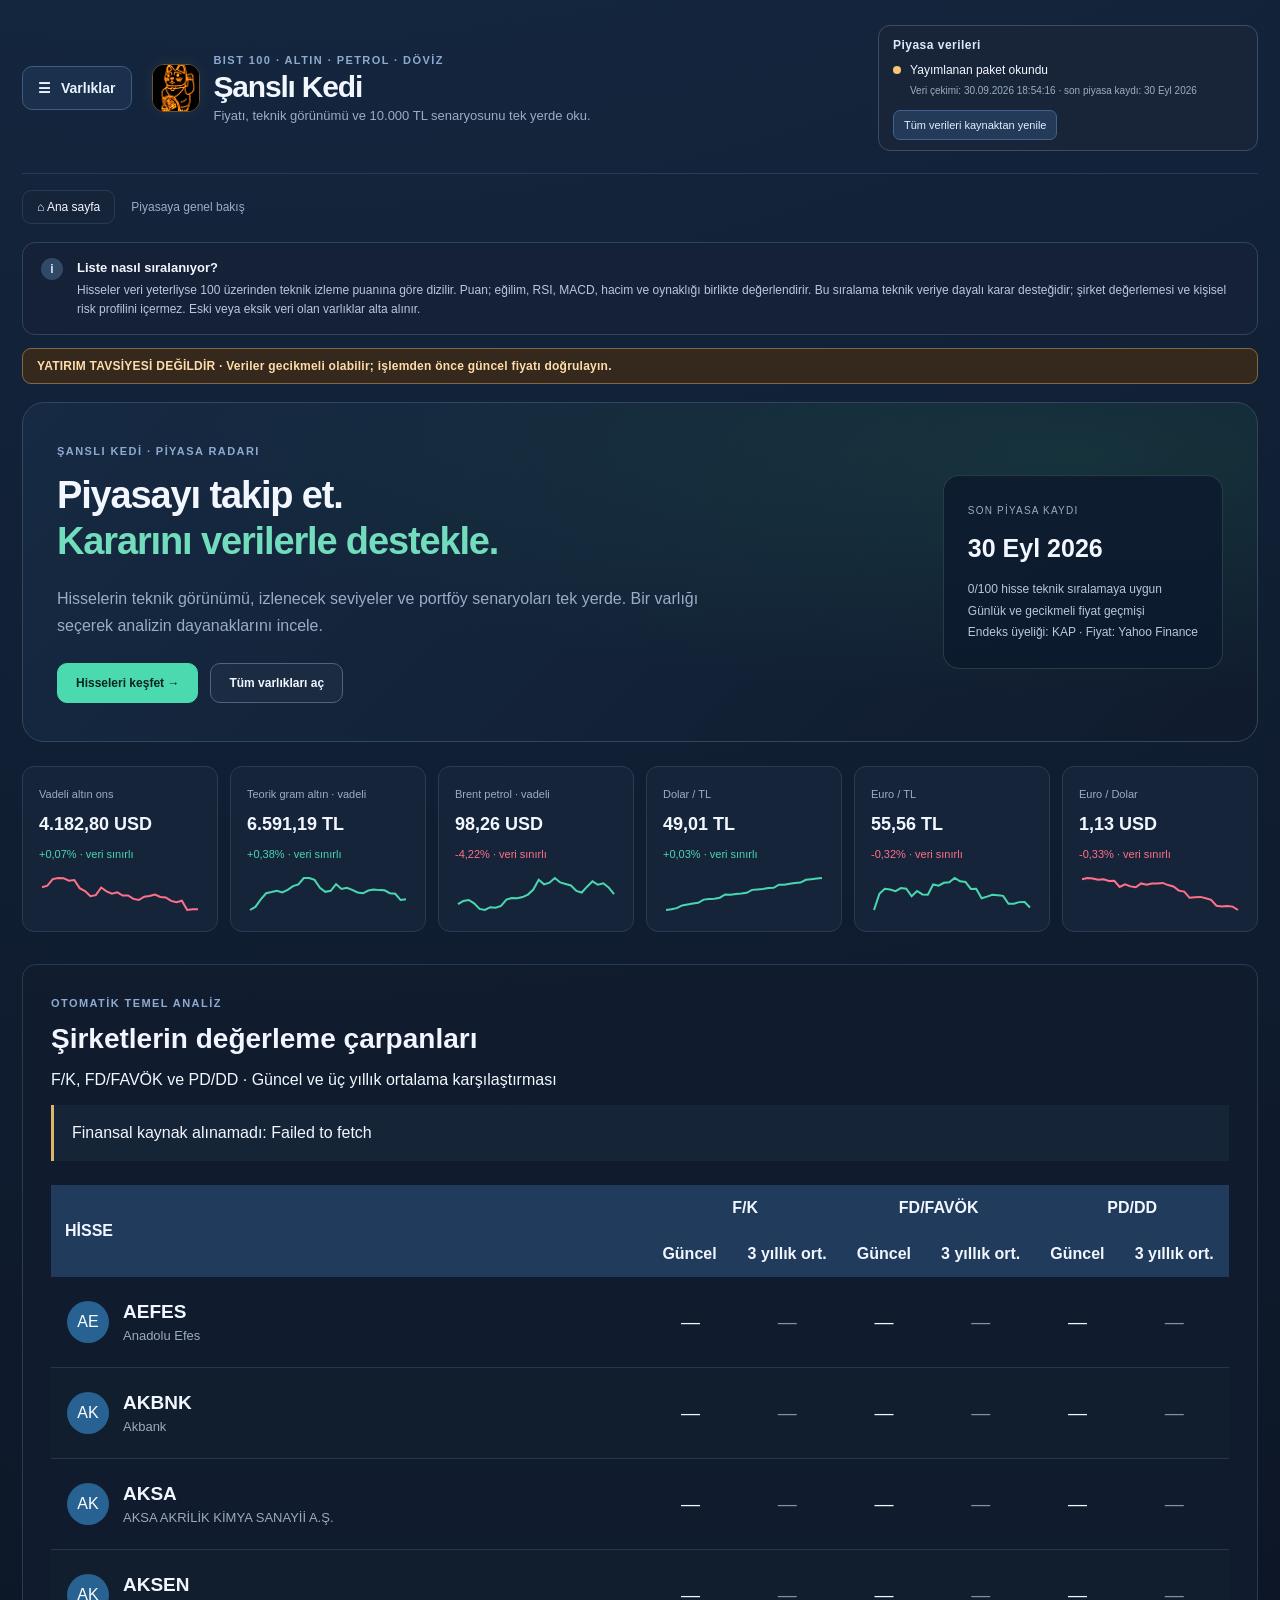
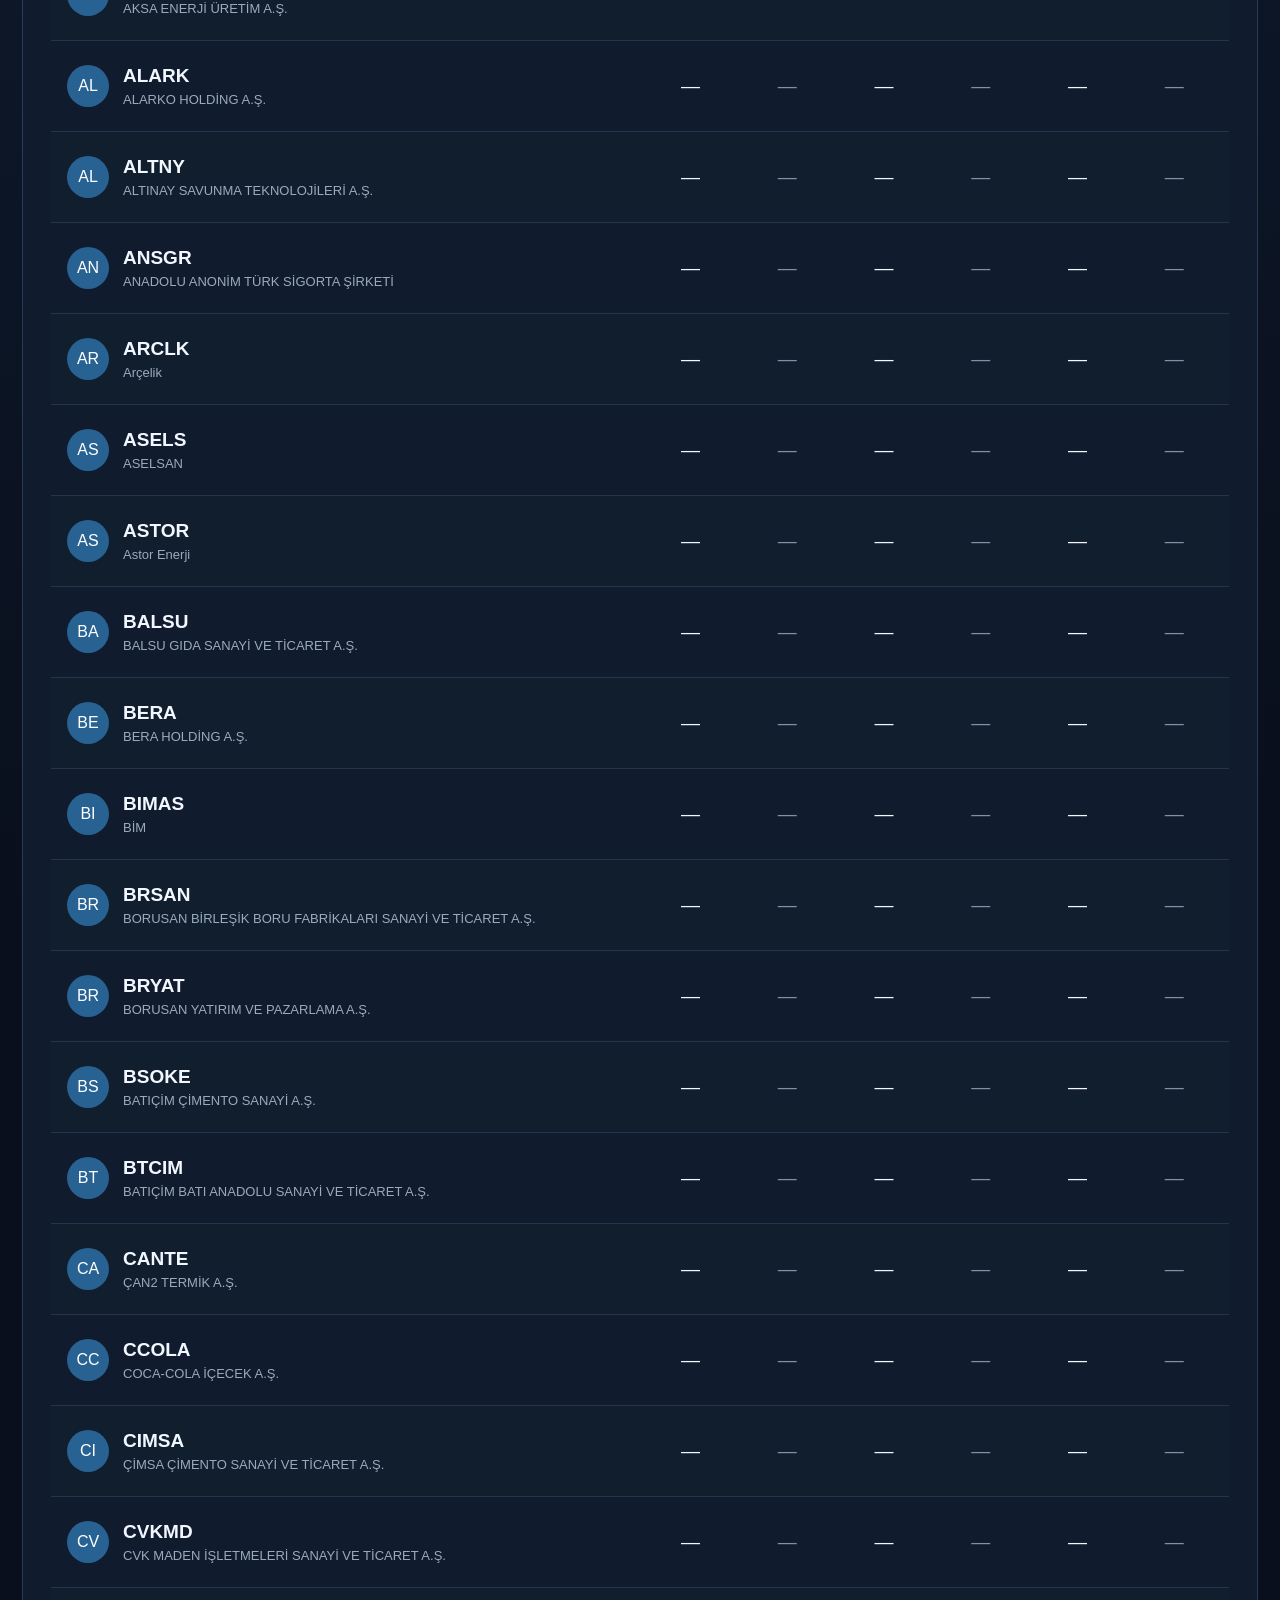
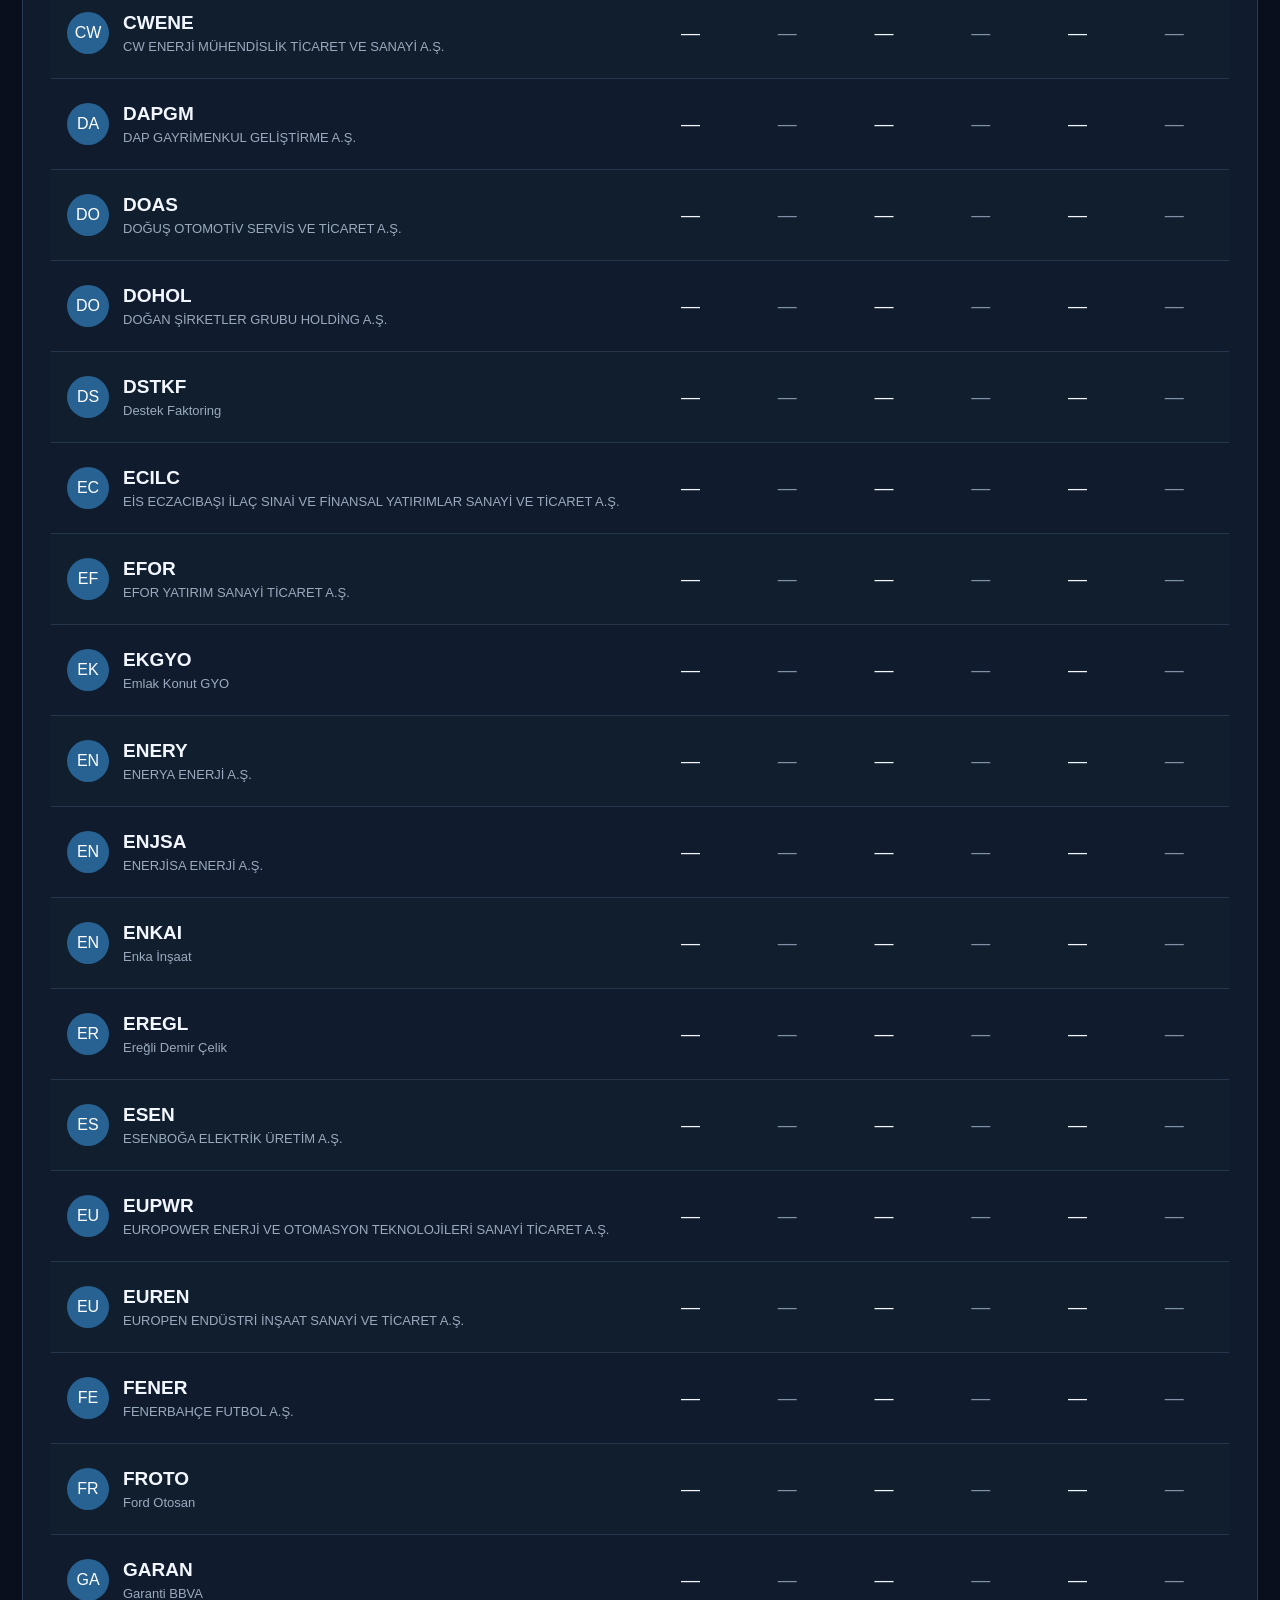
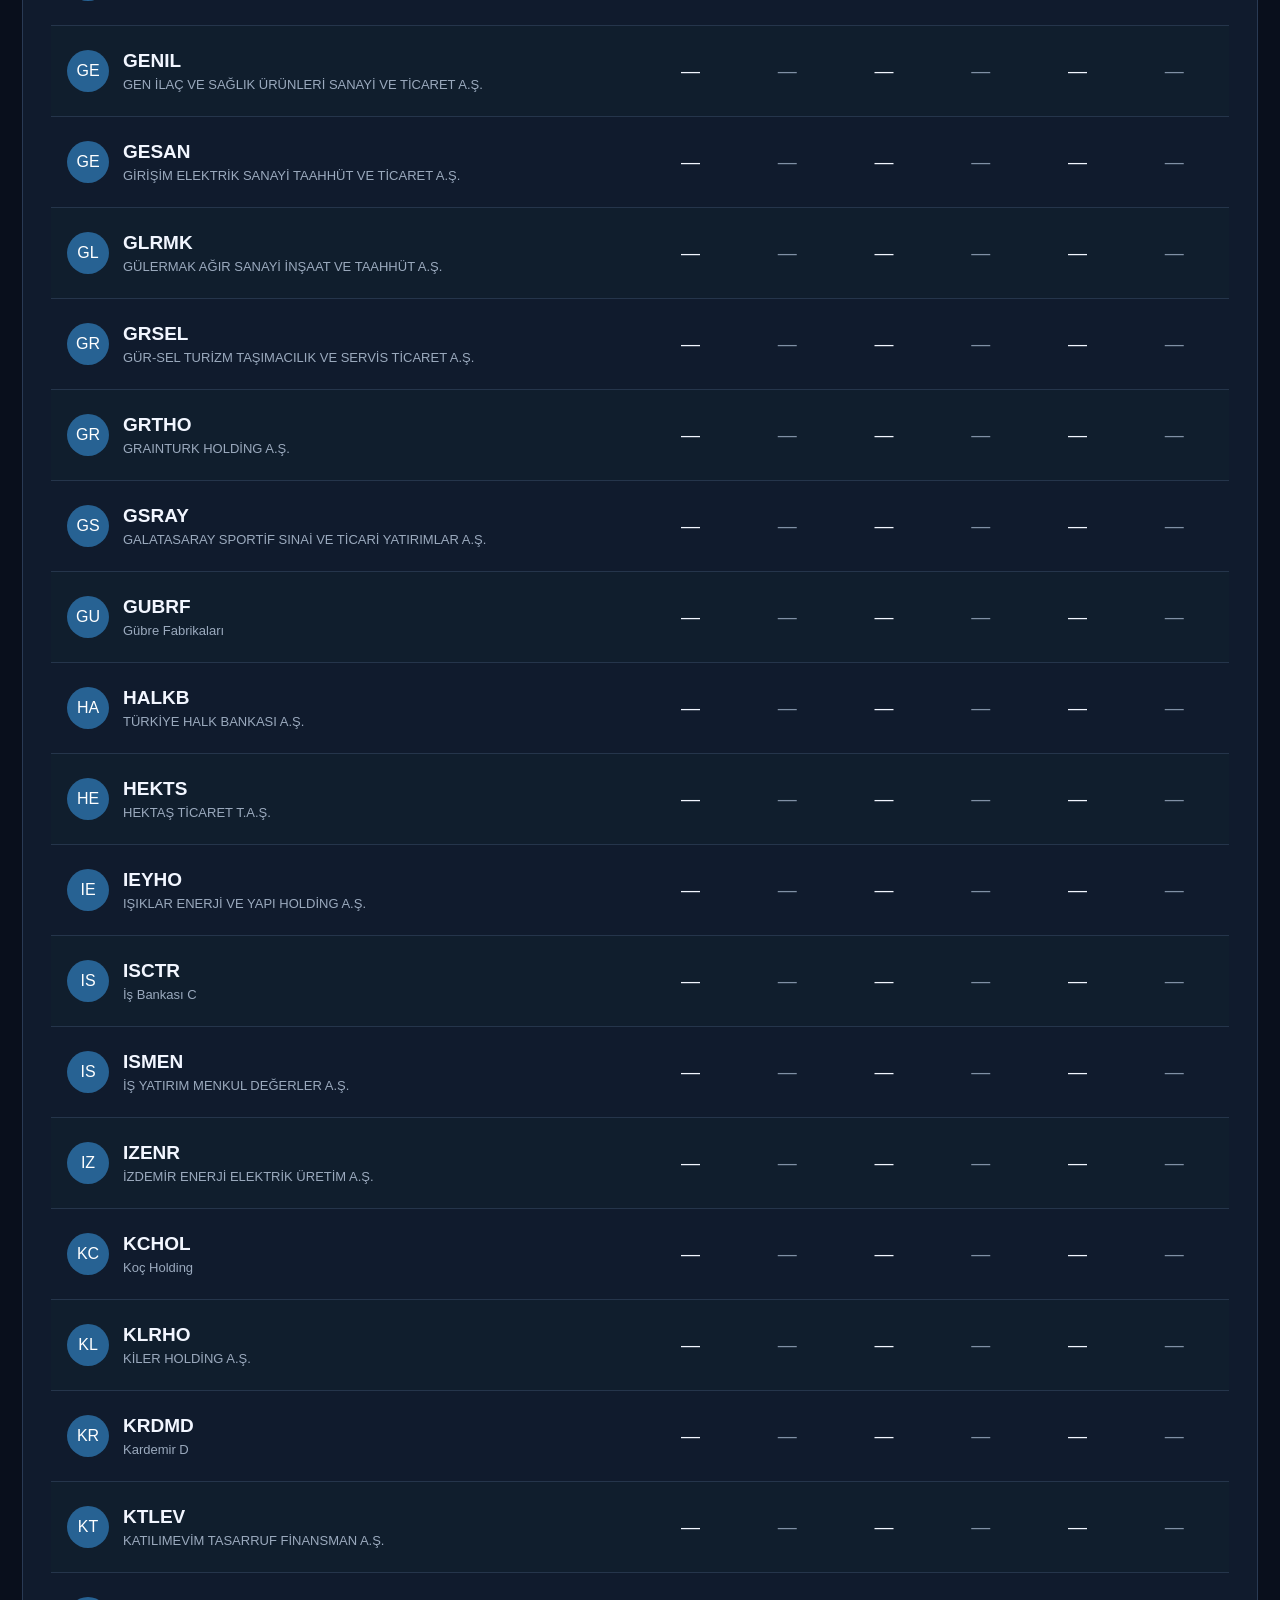
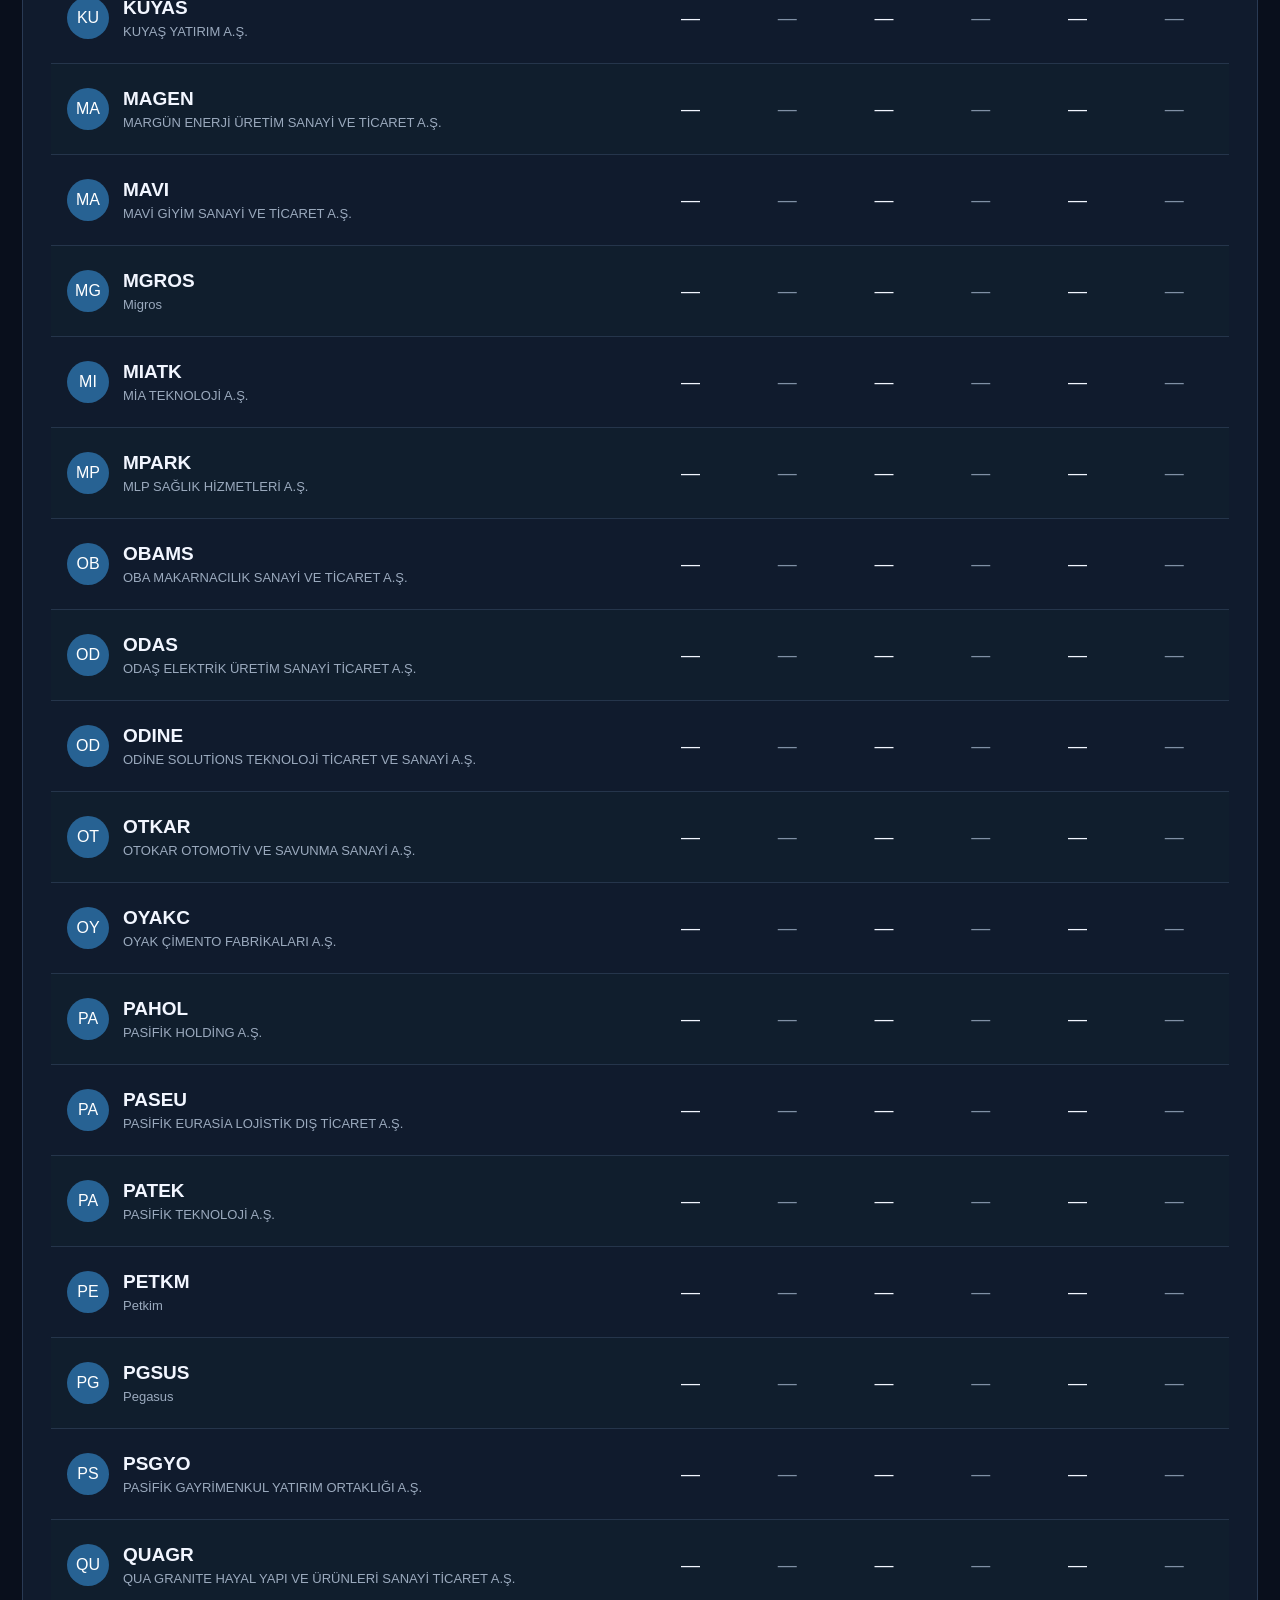
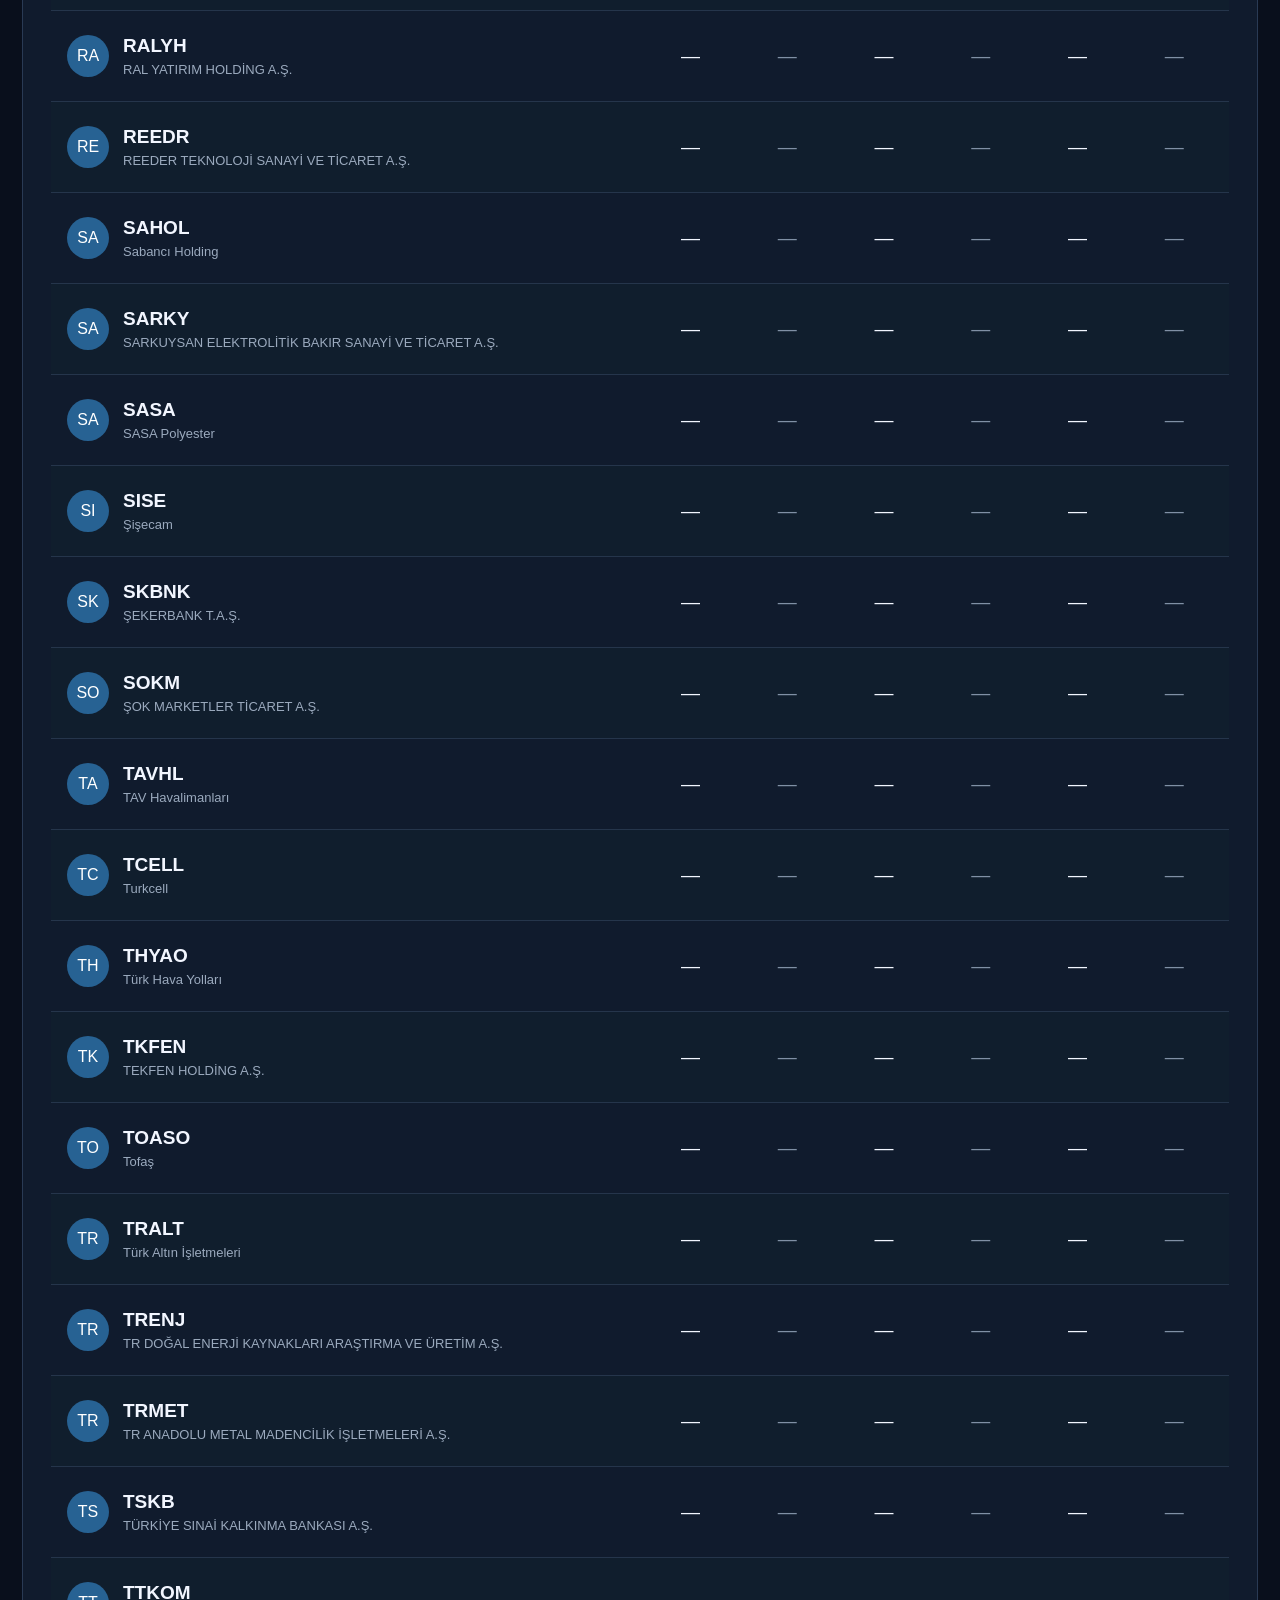
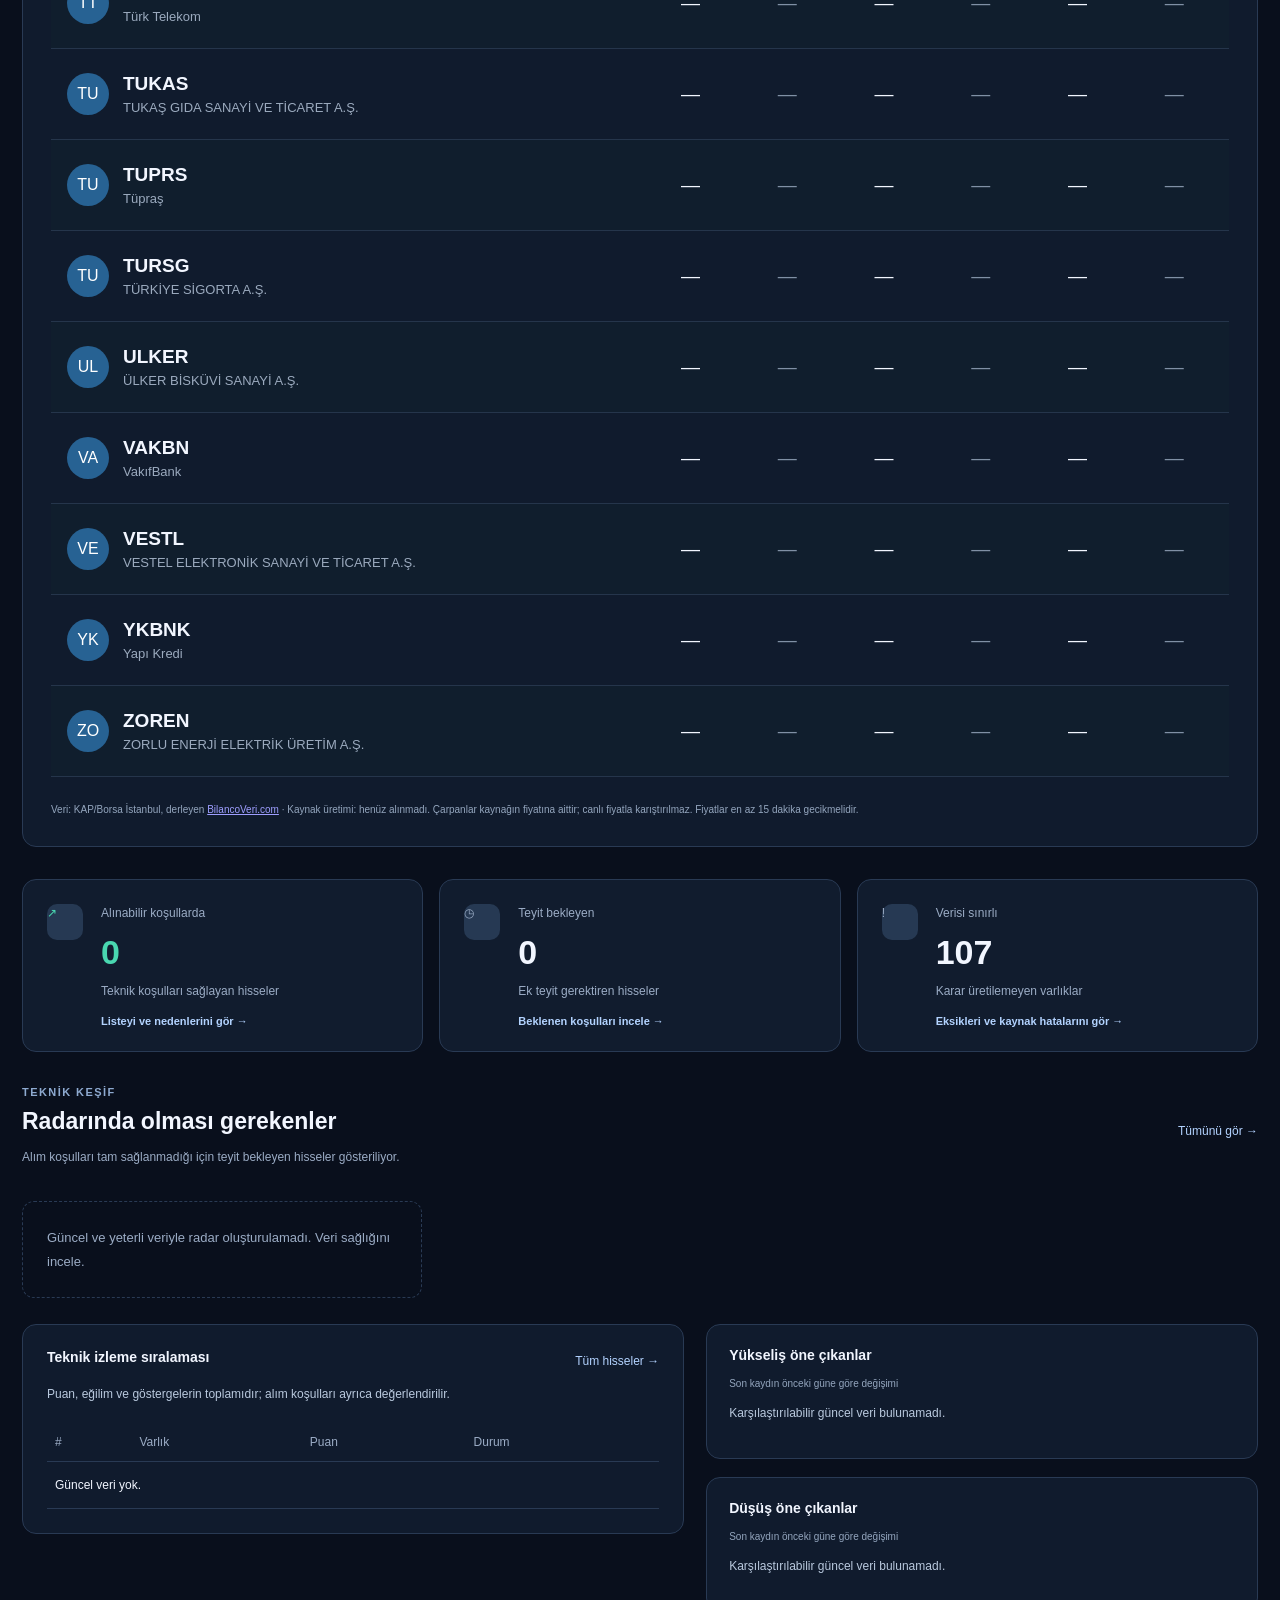
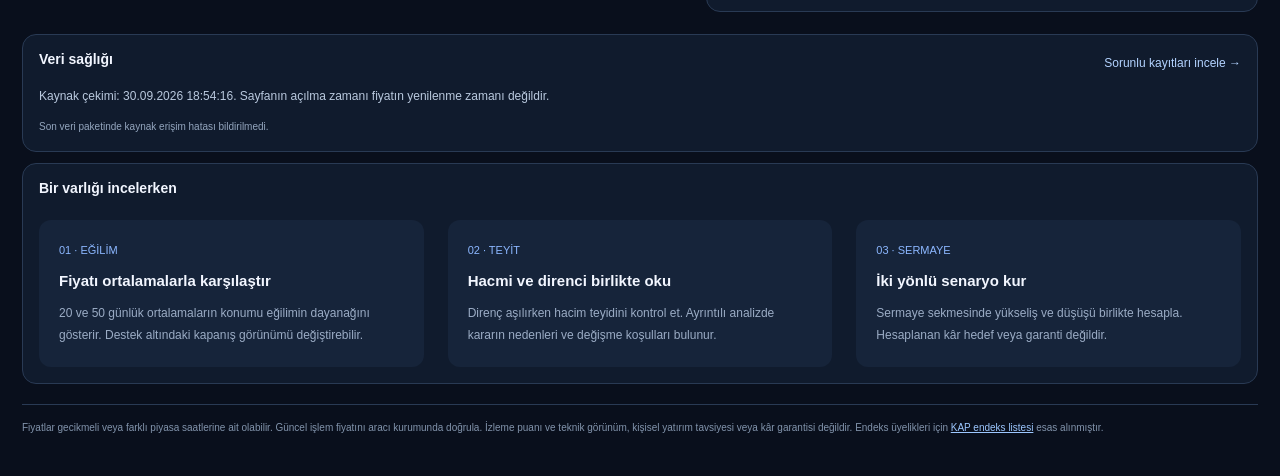
==== index.html @ b3fa4c9d "fdf" ====
<!doctype html><html lang="tr"><head><meta charset="utf-8"><meta name="viewport" content="width=device-width,initial-scale=1"><meta name="description" content="BIST 100, altın, petrol ve döviz için kaynaklı teknik analiz ve 10.000 TL senaryo hesaplayıcı."><title>Şanslı Kedi | BIST 100 ve Piyasalar</title><link rel="icon" href="assets/lucky-cat.gif"><link rel="stylesheet" href="market.css?v=20261001-auto-fundamentals"></head><body><dialog id="watchlistDrawer" aria-labelledby="drawerTitle"><aside class="sidebar"><div class="drawerHead"><div><span class="eyebrow">ŞANSLI KEDİ</span><h2 id="drawerTitle">Varlıklar</h2></div><button id="closeWatchlist" class="iconButton" aria-label="İzleme listesini kapat">✕</button></div><div class="sideTitle"><span>İZLEME LİSTESİ</span><span id="assetCount">—</span></div><div class="filterRow"><input id="search" type="search" placeholder="Kod veya ad ara" aria-label="Varlık ara"><select id="category" aria-label="Varlık grubu"><option value="all">Tüm gruplar</option><option value="BIST 30">BIST 30</option><option value="BIST 100">BIST 100 · diğer 70</option><option value="Altın">Altın</option><option value="Petrol">Petrol</option><option value="Döviz">Döviz</option></select></div><div id="assetList" class="assetList"></div><div class="sideFoot">Gruplarda hisseler teknik puana göre sıralanır. BIST 30, BIST 100’ün alt kümesidir; diğer 70 hisse ayrı çekmecededir.</div></aside></dialog><div class="shell">
<header class="header"><button id="openWatchlist" class="watchlistToggle" aria-haspopup="dialog" aria-controls="watchlistDrawer" aria-expanded="false">☰ <span>Varlıklar</span></button><div class="brandHeading"><a class="brandLogoFrame" href="#anasayfa" aria-label="Şanslı Kedi ana sayfa" style="width:48px;height:48px;overflow:hidden;flex-shrink:0"><img class="brandLogo" src="assets/lucky-cat.gif" width="96" height="96" alt="Hareketli şanslı kedi"></a><div><div class="eyebrow">BIST 100 · ALTIN · PETROL · DÖVİZ</div><h1>Şanslı Kedi</h1><p>Fiyatı, teknik görünümü ve 10.000 TL senaryosunu tek yerde oku.</p></div></div><div id="refreshStatus" class="stamp">Veri yükleniyor…</div></header>
<nav class="pageNav" aria-label="Sayfa gezintisi"><a href="#anasayfa" class="homeLink">⌂ Ana sayfa</a><span id="routeLabel">Piyasaya genel bakış</span></nav>
<section class="guide"><div class="guideIcon">i</div><div><strong>Liste nasıl sıralanıyor?</strong><p>Hisseler veri yeterliyse 100 üzerinden teknik izleme puanına göre dizilir. Puan; eğilim, RSI, MACD, hacim ve oynaklığı birlikte değerlendirir. Bu sıralama teknik veriye dayalı karar desteğidir; şirket değerlemesi ve kişisel risk profilini içermez. Eski veya eksik veri olan varlıklar alta alınır.</p></div></section>
<div class="advice">YATIRIM TAVSİYESİ DEĞİLDİR · Veriler gecikmeli olabilir; işlemden önce güncel fiyatı doğrulayın.</div>
<div class="layout">
<main class="main"><section id="homePage" aria-label="Piyasaya genel bakış"></section><div id="emptyState" class="panel" hidden>Veri yükleniyor…</div><div id="detail"><div class="assetHead"><div><div class="eyebrow" id="assetSector">—</div><h2 id="assetName" tabindex="-1">—</h2><div class="ticker" id="assetTicker">—</div></div><div class="quote"><div class="price" id="lastPrice">—</div><div class="change" id="dailyChange">—</div><div class="date" id="quoteDate">—</div></div></div><div id="dataBanner" class="dataBanner"></div>
<div class="tabs"><button class="tab active" data-tab="overview">Teknik analiz</button><button class="tab" data-tab="plan">10.000 TL hesabı</button><button class="tab" data-tab="news">Haberler</button><button class="tab" data-tab="research">Neden / Kaynaklar</button></div>
<section id="overview" class="tabPage active"><div class="metrics six valuationMetrics"><button type="button" class="metric" data-metric="fair" aria-label="Adil değer modeli ayrıntısını aç"><span>Adil değer · tahmin</span><b id="fair">—</b><small id="fairText">Hesaplamak için dokun</small></button><button type="button" class="metric" data-metric="score" aria-label="İzleme puanı ayrıntısını aç"><span>İzleme puanı</span><b id="score">—</b><small id="scoreText">—</small></button><button type="button" class="metric" data-metric="rsi" aria-label="RSI ayrıntısını aç"><span>RSI · 14</span><b id="rsi">—</b><small id="rsiText">—</small></button><button type="button" class="metric" data-metric="sma20" aria-label="20 günlük ortalama ayrıntısını aç"><span>20G ortalama</span><b id="sma20">—</b><small id="sma20Text">—</small></button><button type="button" class="metric" data-metric="sma50" aria-label="50 günlük ortalama ayrıntısını aç"><span>50G ortalama</span><b id="sma50">—</b><small id="sma50Text">—</small></button><button type="button" class="metric" data-metric="macd" aria-label="MACD ayrıntısını aç"><span>MACD</span><b id="macd">—</b><small id="macdText">—</small></button><button type="button" class="metric" data-metric="atr" aria-label="ATR ayrıntısını aç"><span>ATR · 14</span><b id="atr">—</b><small id="atrText">—</small></button></div>
<div class="gaugeRow"><section class="panel gaugePanel"><h3>Teknikler</h3><p>Göstergelerin neye işaret ettiğinin özeti.</p><div id="technicalGauge" class="gaugeMount"></div></section><section class="panel gaugePanel"><h3>Analist derecelendirmesi</h3><p>Sitenin teknik puan özeti · bağımsız analist raporu değildir.</p><div id="ratingGauge" class="gaugeMount"></div></section></div><div class="panel chartPanel"><div class="panelTop"><div><h3 id="priceChartTitle">Günlük fiyat grafiği</h3><p>Mumlar günlük fiyat hareketini gösterir. Haftalık görünümde günlük veriler haftalık OHLC muma birleştirilir. Yatay bantlar seçili görünümdeki son 20 mumun destek/direnç aralığıdır.</p></div></div><div class="chartToolbar"><div class="rangeButtons intervalButtons" aria-label="Grafik zaman dilimi"><button class="intervalBtn active" data-interval="daily">Günlük</button><button class="intervalBtn" data-interval="weekly">Haftalık</button></div><div class="rangeButtons" aria-label="Grafik aralığı"><button class="rangeBtn" data-range="22">1A</button><button class="rangeBtn active" data-range="66">3A</button><button class="rangeBtn" data-range="132">6A</button><button class="rangeBtn" data-range="255">1Y</button></div><div class="chartLegend" aria-label="Grafik katmanlarını göster veya gizle"><label class="legendToggle"><input type="checkbox" data-layer="up" checked><i class="legendKey candleUp"></i><span>Yükselen gün</span></label><label class="legendToggle"><input type="checkbox" data-layer="down" checked><i class="legendKey candleDown"></i><span>Düşen gün</span></label><label class="legendToggle"><input type="checkbox" data-layer="sma20" checked><i class="legendKey sma20"></i><span>20G ortalama</span></label><label class="legendToggle"><input type="checkbox" data-layer="sma50" checked><i class="legendKey sma50"></i><span>50G ortalama</span></label><label class="legendToggle"><input type="checkbox" data-layer="trendSupport" checked><i class="legendKey trendSupport"></i><span>Yükselen destek</span></label><label class="legendToggle"><input type="checkbox" data-layer="trendResistance" checked><i class="legendKey trendResistance"></i><span>Düşen direnç</span></label><label class="legendToggle"><input type="checkbox" data-layer="levelBand" checked><i class="legendKey levelBand"></i><span>Destek / direnç bandı</span></label></div></div><div id="chartFrame" class="chartFrame"><div id="priceChart" class="chart" role="img" aria-label="Etkileşimli günlük fiyat ve hacim grafiği"></div><div id="chartTooltip" class="chartTooltip" hidden></div></div><div id="chartNote" class="chartNote"></div></div>
<div class="two"><div class="panel"><h3>Teknik okuma</h3><div id="signal" class="signal">—</div><p id="signalText" class="bodyText">—</p><div class="decisionDetails"><div><h4>Kararın dayanakları</h4><ul id="decisionReasons"></ul></div><div><h4>Ne olursa karar değişir?</h4><p id="decisionChange">—</p></div></div><div id="qualityNote" class="qualityNote">—</div><div id="scoreBreakdown" class="breakdown"></div><div id="levels" class="levelGrid"></div></div><div class="panel"><h3>Momentum ve hacim</h3><div class="indicatorTitle">RSI (14) · 30 aşırı satım / 70 aşırı alım</div><div id="rsiChart" class="miniChart" role="img" aria-label="RSI grafiği"></div><div class="indicatorTitle">Günlük hacim · son 20 gün ortalaması</div><div id="volumeChart" class="volumeChart" role="img" aria-label="Günlük hacim grafiği"></div><p id="volumeText" class="bodyText">—</p><div id="returns" class="returns"></div><div class="info">RSI ve MACD geçmiş fiyatlardan hesaplanır. Fiyatın gelecekteki yönünü tek başlarına göstermezler.</div></div></div><div class="panel"><h3>Bu analizin veri ve kaynak dökümü</h3><div id="analysisSources" class="analysisSources"></div></div><div class="panel"><h3>Teknik verinin ayrıntıları</h3><div id="technicalTable" class="technicalTable"></div><p class="sourceNote">SMA: kapanış ortalaması. EMA: yeni fiyatlara daha fazla ağırlık veren ortalama. MACD: EMA12 − EMA26; sinyal: MACD’nin EMA9’u. ATR: günlük gerçek fiyat aralığının 14 gün ortalaması. Bollinger: SMA20 ± 2 standart sapma.</p></div></section>
<section id="plan" class="tabPage"><div class="panel"><h3>Sermaye ve kâr/zarar senaryosu</h3><p class="bodyText">Bu hesap son görülen fiyatı örnek giriş olarak alır. Gerçek alış fiyatı emir anında farklı olabilir. Döviz ve emtiada hesap birim karşılığıdır; vadeli işlem sözleşme büyüklüğü içermez.</p><div class="controlRow"><label>Sermaye (TL)<input id="capital" type="number" min="100" step="100" value="10000"></label><label>Yükseliş senaryosu (%)<input id="upPct" type="number" min="0.1" max="100" step="0.5" value="10"></label><label>Düşüş senaryosu (%)<input id="downPct" type="number" min="0.1" max="100" step="0.5" value="10"></label></div><div class="resultGrid"><div class="resultCard"><span>Örnek miktar</span><b id="maxQty">—</b><small id="spend">—</small></div><div class="resultCard"><span>Yükselişte hesaplanan kâr</span><b class="positive" id="profit">—</b><small id="upValue">—</small></div><div class="resultCard"><span>Düşüşte hesaplanan zarar</span><b class="negative" id="loss">—</b><small id="downValue">—</small></div><div class="resultCard"><span>%1 risk bütçesiyle</span><b id="riskQty">—</b><small id="riskInfo">—</small></div></div><p class="calcCaveat">Kâr ve zarar rakamları fiyat senaryosunun matematiksel sonucudur; tahmin veya getiri garantisi değildir. Komisyon, vergi, alış/satış farkı ve fiyat boşluğu dahil edilmedi.</p></div></section>
<section id="news" class="tabPage"><div class="panel"><div class="panelTop"><div><h3 id="newsTitle">Seçilen varlığın haberleri</h3><p>KAP şirket bildirimleri tam metin kontrolüyle; medya haberleri erişim durumuna göre ayrı gösterilir.</p></div></div><p id="newsStatus" class="sourceNote"></p><div id="kapNewsList" class="newsList"></div></div><div class="panel"><div class="panelTop"><div><h3>Medya haberleri ve ön okuma</h3><p>Yayıncı, tarih ve bulunan başlık bağlamı. Tam makale erişilebilir değilse bu sınırlama açıkça belirtilir.</p></div></div><div id="newsList" class="newsList"></div><p class="sourceNote">Haber taraması Google News RSS ile sınırlıdır; bütün yayınları ve haberleri kapsadığı iddia edilmez. Haber yorumları teknik puanın yerine geçmez.</p></div></section><section id="research" class="tabPage"><div class="panel"><h3>Bu varlık neden yükselebilir veya düşebilir?</h3><p class="bodyText">Bunlar şirketin iş modeline ve piyasa etkilerine dair izleme tezleridir. Gerçekleşmeleri raporlardan kontrol edilmelidir.</p><div class="two"><div class="thesis thesisUp"><h4>Yükseliş tezi</h4><p id="bullText">—</p></div><div class="thesis thesisDown"><h4>Düşüş riski</h4><p id="bearText">—</p></div></div><div class="checkList"><h4>Hangi kanıta bakmalı?</h4><p id="evidenceText">—</p></div></div><div class="panel"><h3>Kaynaklar ve veri kapsamı</h3><div id="sourceList" class="sourceList"></div><p id="dataLimit" class="sourceNote">—</p></div><div class="panel"><h3>Günlük fiyat kayıtları</h3><p class="bodyText">Grafikte kullanılan tarihsel satırlar. Hacim bilinmiyorsa “—” gösterilir.</p><div id="historyTable" class="historyTable"></div></div></section></div></main></div>
<footer>Fiyatlar gecikmeli veya farklı piyasa saatlerine ait olabilir. Güncel işlem fiyatını aracı kurumunda doğrula. İzleme puanı ve teknik görünüm, kişisel yatırım tavsiyesi veya kâr garantisi değildir. Endeks üyelikleri için <a href="https://kap.org.tr/tr/Endeksler" target="_blank" rel="noopener noreferrer">KAP endeks listesi</a> esas alınmıştır.</footer></div><dialog id="metricDialog" class="metricDialog" aria-labelledby="metricDialogTitle"><div class="metricDialogHead"><div><span class="eyebrow" id="metricDialogTag">GÖSTERGE AÇIKLAMASI</span><h2 id="metricDialogTitle">Teknik gösterge</h2></div><button type="button" id="closeMetricDialog" class="iconButton" aria-label="Detay penceresini kapat">✕</button></div><div id="metricDialogBody" class="metricDialogBody"></div><p class="metricDialogNote">Bu gösterge tek başına fiyat yönünü veya kârlılığı garanti etmez. Gecikmeli ya da eski veride sonuç yanıltıcı olabilir.</p></dialog><dialog id="marketApiDialog" class="marketApiDialog" aria-labelledby="marketApiTitle"><div class="metricDialogHead"><h2 id="marketApiTitle">Canlı veri bağlantısı</h2><button id="closeMarketApi" type="button" class="iconButton" aria-label="Kapat">✕</button></div><p>Doğrudan kaynak yenilemesi için Cloudflare Worker API’sinin yayımlanmış adresi gerekiyor. Henüz bağlantı kurulmadı.</p><form id="marketApiForm"><label>API adresi<input id="marketApiUrl" type="url" placeholder="https://lucky-cat-market-api.hesap.workers.dev" required></label><button id="saveMarketApi" class="smallBtn" type="submit">Bağlan ve veriyi çek</button><p id="marketApiMessage" role="status"></p></form></dialog><script src="market-data.js"></script><script src="market-universe.js"></script><script src="market-catalog.js"></script><script src="market-news.js"></script><script src="market-live.js"></script><script src="market-config.js?v=20261001-connected"></script><script src="market-refresh.js?v=20261001-auto-fundamentals"></script><script src="valuation.js?v=20261001-auto-fundamentals"></script><script src="home.js?v=20261001-auto-fundamentals"></script><script src="market.js?v=20261001-auto-fundamentals"></script></body></html>
---- market.css ----
:root{color-scheme:dark;--bg:#090f1c;--surface:#111c2e;--surface2:#16243a;--line:#293a54;--text:#f2f6ff;--muted:#9bacc5;--green:#49d7b0;--red:#ff7188;--amber:#f8c573;--blue:#8cb7ff}*{box-sizing:border-box}body{margin:0;background:radial-gradient(circle at 18% -15%,#1b3554,transparent 32%),var(--bg);color:var(--text);font-family:Inter,-apple-system,BlinkMacSystemFont,"Segoe UI",sans-serif}.shell{max-width:1430px;margin:auto;padding:25px 22px 40px}.header{display:flex;justify-content:space-between;gap:20px;align-items:end;padding-bottom:22px;border-bottom:1px solid var(--line)}.eyebrow{font-size:11px;letter-spacing:.13em;color:#8eaad0;font-weight:700}.header h1{font-size:30px;letter-spacing:-.04em;margin:4px 0}.header p{font-size:13px;color:var(--muted);margin:0}.stamp{background:#182539;border:1px solid #3a4d67;border-radius:12px;padding:10px 14px;font-size:12px}.stamp small{display:block;color:var(--muted);margin:4px 0 0 17px}.lamp{display:inline-block;width:8px;height:8px;border-radius:50%;background:var(--amber);margin-right:6px}.guide{display:flex;gap:14px;background:#142136;border:1px solid #30435f;border-radius:13px;padding:15px 18px;margin:18px 0}.guideIcon{border-radius:50%;height:22px;min-width:22px;display:grid;place-items:center;background:#304967;color:#d8e5fb;font-weight:700;font-size:12px}.guide strong{font-size:13px}.guide p{font-size:12px;line-height:1.6;color:#b8c8df;margin:5px 0 0}.layout{display:grid;grid-template-columns:255px minmax(0,1fr);gap:18px}.sidebar,.panel{background:rgba(17,28,46,.97);border:1px solid var(--line);border-radius:14px}.sidebar{padding:14px 10px;height:max-content;position:sticky;top:15px}.sideTitle{display:flex;justify-content:space-between;font-size:10px;letter-spacing:.1em;color:var(--muted);padding:8px 9px 12px}.assetList{display:flex;flex-direction:column;gap:4px}.assetBtn{width:100%;border:1px solid transparent;border-radius:9px;background:transparent;color:var(--text);padding:10px 9px;text-align:left;cursor:pointer;display:flex;justify-content:space-between;align-items:center;gap:6px}.assetBtn:hover{background:#1c2a40}.assetBtn.active{background:#1d314c;border-color:#3b608b}.assetBtn .name{font-weight:650;font-size:12px}.assetBtn .code{display:block;font-size:10px;color:var(--muted);margin-top:3px}.assetBtn .right{text-align:right}.assetBtn .right b{font-size:12px}.assetBtn .right small{font-size:10px;display:block;margin-top:3px}.positive{color:var(--green)!important}.negative{color:var(--red)!important}.sideFoot{font-size:10px;color:#8294ae;padding:13px 9px 6px;line-height:1.5}.main{min-width:0}.assetHead{display:flex;justify-content:space-between;gap:14px;align-items:start;padding:4px 3px 17px}.assetHead h2{font-size:26px;letter-spacing:-.035em;margin:4px 0}.ticker{color:var(--muted);font-size:12px}.quote{text-align:right}.price{font-size:27px;font-weight:750}.change{font-size:13px;margin-top:3px}.date{font-size:11px;color:var(--muted);margin-top:4px}.tabs{display:flex;gap:5px;border-bottom:1px solid var(--line);margin-bottom:13px}.tab{border:0;background:transparent;color:var(--muted);padding:12px 17px;cursor:pointer;font-weight:600;font-size:12px;border-bottom:2px solid transparent}.tab.active{color:var(--text);border-color:var(--blue)}.tabPage{display:none}.tabPage.active{display:block}.metrics{display:grid;grid-template-columns:repeat(4,1fr);gap:10px;margin-bottom:11px}.metric{background:var(--surface);border:1px solid var(--line);border-radius:11px;padding:13px}.metric span{display:block;font-size:10px;color:var(--muted)}.metric b{display:block;font-size:19px;margin:6px 0}.metric small{font-size:10px;color:#94a9c5}.panel{padding:16px;margin-bottom:11px}.panel h3{font-size:14px;margin:0 0 8px}.panelTop{display:flex;justify-content:space-between;gap:15px;align-items:start}.panelTop p{font-size:11px;color:var(--muted);line-height:1.5;margin:0}.legend{white-space:nowrap;font-size:10px;color:var(--muted)}.lg{width:11px;height:4px;display:inline-block;vertical-align:middle;margin-left:8px;margin-right:3px}.lg.up{background:var(--green)}.lg.down{background:var(--red)}.lg.avg{background:var(--amber)}.chart{height:365px;margin-top:8px}.chart svg,.miniChart svg{display:block;width:100%;height:100%}.chartNote{font-size:10px;color:var(--muted);line-height:1.5}.two{display:grid;grid-template-columns:1fr 1fr;gap:11px}.bodyText{color:#b9c9de;font-size:12px;line-height:1.65}.signal{display:inline-block;border-radius:7px;padding:6px 9px;font-size:12px;font-weight:800;letter-spacing:.06em}.signal.wait{color:#ffda9a;background:#3d321f}.signal.buy{color:#7cf0c8;background:#173f36}.signal.reduce{color:#ff9dad;background:#492630}.levelGrid{display:grid;grid-template-columns:repeat(3,1fr);gap:7px;margin-top:12px}.level{padding:9px;background:#18263b;border-radius:8px}.level span{font-size:10px;color:var(--muted);display:block}.level b{font-size:13px;margin-top:5px;display:block}.miniChart{height:130px}.info{padding:9px 11px;background:#1b2b42;border-left:2px solid var(--blue);font-size:10px;line-height:1.5;color:#afc4df}.controlRow{display:grid;grid-template-columns:repeat(3,1fr);gap:9px;margin-top:15px}.controlRow label{font-size:11px;color:var(--muted)}input[type=number]{display:block;width:100%;margin-top:6px;background:#0d1727;color:var(--text);border:1px solid #3a4e6b;border-radius:8px;padding:10px;font:inherit;font-size:14px}.resultGrid{display:grid;grid-template-columns:repeat(4,1fr);gap:8px;margin-top:14px}.resultCard{background:#17263b;padding:11px;border-radius:9px}.resultCard span{color:var(--muted);font-size:10px}.resultCard b{display:block;font-size:17px;margin:7px 0}.resultCard small{font-size:10px;color:#b4c4d9;line-height:1.5}.calcCaveat,.sourceNote{font-size:10px;color:#94a6be;line-height:1.6;margin:13px 0 0}.smallBtn{background:#243a59;border:1px solid #42618b;color:#e3efff;border-radius:7px;padding:8px 10px;cursor:pointer;font-size:11px}.chips{display:flex;gap:6px;flex-wrap:wrap;margin:13px 0}.chip{background:#1a2b43;border:1px solid #31435b;border-radius:99px;color:#aac1dd;padding:7px 10px;cursor:pointer;font-size:10px}.chip.selected{background:#205242;border-color:#4b9d7b;color:#d8ffeb}.basketTable{overflow-x:auto}.basketTable table{border-collapse:collapse;width:100%;font-size:11px}.basketTable th,.basketTable td{text-align:right;border-bottom:1px solid #27394f;padding:8px}.basketTable th:first-child,.basketTable td:first-child{text-align:left}.basketTable th{color:var(--muted);font-weight:500}.basketSummary{padding:10px 0 0;font-size:11px;color:#c7d4e5}.thesis{padding:15px;border-radius:10px;margin-top:12px}.thesisUp{background:#173a34;border:1px solid #356f5d}.thesisDown{background:#3a242b;border:1px solid #70434c}.thesis h4,.checkList h4{font-size:12px;margin:0 0 7px}.thesis p,.checkList p{font-size:11px;line-height:1.6;margin:0;color:#d0dbe8}.checkList{padding:15px;background:#1b2a40;border-radius:10px;margin-top:11px}.sourceList{display:flex;flex-direction:column;gap:8px}.sourceList a{display:block;color:#b3d3ff;background:#172941;padding:10px 12px;border:1px solid #324662;border-radius:8px;font-size:11px;text-decoration:none}.sourceList a:hover{text-decoration:underline}footer{border-top:1px solid var(--line);margin-top:20px;padding-top:15px;color:#8294ac;font-size:10px;line-height:1.6}@media(max-width:900px){.layout{grid-template-columns:1fr}.sidebar{position:static}.assetList{display:grid;grid-template-columns:repeat(3,1fr)}.sideFoot{display:none}}@media(max-width:650px){.shell{padding:17px 10px 30px}.header{align-items:start}.header h1{font-size:24px}.stamp{font-size:10px;padding:8px}.stamp small{font-size:9px}.assetList{grid-template-columns:repeat(2,1fr)}.assetHead h2{font-size:21px}.price{font-size:22px}.metrics,.resultGrid{grid-template-columns:repeat(2,1fr)}.two,.controlRow{grid-template-columns:1fr}.panelTop{display:block}.legend{margin-top:9px}.chart{height:290px}.tabs{overflow-x:auto}.tab{white-space:nowrap;padding:11px 10px}}
.historyTable{max-height:350px;overflow:auto;border:1px solid var(--line);border-radius:9px}.historyTable table{border-collapse:collapse;width:100%;min-width:630px;font-size:10px}.historyTable th,.historyTable td{padding:8px 10px;text-align:right;border-bottom:1px solid #26384f}.historyTable th:first-child,.historyTable td:first-child{text-align:left}.historyTable th{position:sticky;top:0;background:#1a2b43;color:#afc1da;font-weight:600}.filterRow{display:grid;gap:7px;padding:0 8px 11px}.filterRow input,.filterRow select{width:100%;background:#0c1728;color:#eaf2ff;border:1px solid #344963;border-radius:8px;padding:8px;font-size:11px}.metrics.six{grid-template-columns:repeat(6,1fr)}.assetBtn .rank{color:#79a4df;font-size:10px;margin-right:4px}.dataBanner{font-size:11px;line-height:1.5;padding:10px 12px;margin:0 0 12px;border:1px solid #38516b;border-radius:9px;background:#182c42;color:#bfd3eb}.dataBanner.stale{border-color:#87583b;background:#3a2924;color:#ffd8a3}.breakdown{display:grid;grid-template-columns:repeat(5,1fr);gap:5px;margin-top:13px}.breakdown div{background:#1a2a40;border-radius:6px;padding:7px 5px;text-align:center;font-size:9px;color:#abc0d8}.breakdown b{display:block;font-size:12px;color:#e6efff;margin-top:3px}.returns{display:grid;grid-template-columns:repeat(3,1fr);gap:6px;margin:12px 0}.returns div{background:#18283d;border-radius:7px;padding:8px;text-align:center;font-size:10px;color:#a9c0d8}.returns b{display:block;margin-top:4px;color:#eaf2ff}.technicalTable{display:grid;grid-template-columns:repeat(4,1fr);gap:7px}.technicalTable div{background:#192a40;border-radius:8px;padding:10px}.technicalTable span{display:block;color:#91a6c1;font-size:10px}.technicalTable b{font-size:13px;display:block;margin-top:6px}#emptyState[hidden]{display:none}#emptyState{font-size:13px;color:#d4e4fa}.assetBtn.noData{opacity:.63}footer a{color:#9cc7ff}@media(max-width:1100px){.metrics.six{grid-template-columns:repeat(3,1fr)}}@media(max-width:650px){.metrics.six,.technicalTable{grid-template-columns:repeat(2,1fr)}.breakdown{grid-template-columns:repeat(3,1fr)}}
.advice{margin:-5px 0 18px;padding:10px 14px;border:1px solid #846744;border-radius:9px;background:#35291d;color:#ffdcaa;font-size:12px;font-weight:700;letter-spacing:.02em}.indicatorTitle{font-size:11px;font-weight:700;color:#c9d9ee;margin:16px 0 6px}.volumeChart{height:155px}.volumeChart svg{display:block;width:100%;height:100%}.noVolume{padding:38px 10px;text-align:center;color:var(--muted);font-size:11px}.miniChart{height:165px}.chart{height:390px}@media(max-width:650px){.advice{font-size:10px}.chart{height:305px}.volumeChart{height:145px}}
.decisionDetails{display:grid;gap:11px;margin:13px 0}.decisionDetails>div{background:#1b2b42;border:1px solid #30455e;border-radius:9px;padding:12px}.decisionDetails h4{font-size:12px;margin:0 0 8px;color:#e9f2ff}.decisionDetails ul{margin:0;padding-left:18px}.decisionDetails li,.decisionDetails p{font-size:11px;line-height:1.65;color:#c6d6e8;margin:0 0 7px}.decisionDetails li:last-child{margin-bottom:0}.qualityNote{border-top:1px solid #30455e;padding-top:10px;font-size:10px;line-height:1.55;color:#9fb3cd}
.chartToolbar{display:flex;align-items:center;justify-content:space-between;gap:12px;flex-wrap:wrap;margin-top:16px}.rangeButtons{display:flex;gap:4px;background:#0b1728;border:1px solid #30445f;border-radius:9px;padding:4px}.rangeBtn{border:0;border-radius:6px;background:transparent;color:#aabed9;font-size:11px;font-weight:700;padding:7px 12px;cursor:pointer}.rangeBtn:hover,.rangeBtn.active{background:#2a4668;color:#fff}.chartLegend{display:flex;align-items:center;gap:9px;flex-wrap:wrap;color:#9fb2cd;font-size:10px}.legendKey{display:inline-block;width:12px;height:3px;vertical-align:middle;margin-right:3px}.legendKey.candleUp{background:#49d7b0}.legendKey.candleDown{background:#ff7188}.legendKey.sma20{background:#f8c573}.legendKey.sma50{background:#8cb7ff}.chartFrame{position:relative;overflow:hidden;border:1px solid #30445f;border-radius:10px;background:#0c1829;margin:10px 0}.chartFrame .chart{height:auto;aspect-ratio:1000/470;margin:0;min-height:330px}.chartFrame svg{width:100%;height:100%}.chartHit{cursor:crosshair}.chartTooltip{position:absolute;z-index:2;width:162px;pointer-events:none;background:#17283e;border:1px solid #6e8cac;border-radius:9px;padding:10px 11px;box-shadow:0 12px 28px #0008;color:#d9e8fa;font-size:11px}.chartTooltip[hidden]{display:none}.chartTooltip strong{display:block;color:#fff;font-size:12px;margin-bottom:7px}.chartTooltip span{display:flex;justify-content:space-between;gap:8px;margin-top:4px}.chartTooltip b{color:#f4f8ff}@media(max-width:650px){.chartFrame{overflow-x:auto}.chartFrame .chart{min-width:760px;height:358px}.chartToolbar{align-items:flex-start}.chartLegend{line-height:1.7}}
/* Selected asset workspace and an off-canvas instrument drawer. */
.layout{display:block}.shell{max-width:1320px}.header{align-items:center}.header>div:nth-child(2){flex:1}.watchlistToggle,.iconButton{border:1px solid #405c7c;background:#1b304c;color:#eaf3ff;border-radius:10px;cursor:pointer;min-height:44px}.watchlistToggle{display:flex;align-items:center;gap:10px;padding:11px 15px;font-size:14px;font-weight:700}.watchlistToggle:hover,.iconButton:hover{background:#2a4769}.iconButton{width:42px;font-size:18px}#watchlistDrawer{position:fixed;inset:0 auto 0 0;margin:0;width:min(410px,94vw);max-width:none;height:100dvh;max-height:none;padding:0;border:0;border-right:1px solid #385473;background:#101b2d;color:var(--text);overflow:auto;box-shadow:24px 0 80px #0006}#watchlistDrawer::backdrop{background:#030916aa;backdrop-filter:blur(3px)}#watchlistDrawer .sidebar{position:static;border:0;border-radius:0;padding:20px 14px;min-height:100%;background:transparent}.drawerHead{display:flex;align-items:center;justify-content:space-between;padding:0 8px 15px}.drawerHead h2{font-size:24px;margin:4px 0 0}.assetList{display:block}.assetGroup{border:1px solid #30445e;border-radius:10px;margin:0 0 9px;background:#132136}.assetGroup>summary{display:flex;align-items:center;gap:10px;cursor:pointer;list-style:none;padding:13px 12px;font-size:12px;font-weight:700}.assetGroup>summary::-webkit-details-marker{display:none}.assetGroup>summary:before{content:'›';font-size:20px;line-height:1;color:#a4caff}.assetGroup[open]>summary:before{transform:rotate(90deg)}.assetGroup>summary span{margin-left:auto;color:#91aac9;font-size:11px;background:#233750;padding:3px 7px;border-radius:6px}.groupAssets{padding:0 6px 7px}.assetBtn{min-height:55px}.assetBtn>span:first-child{min-width:0;flex:1}.assetBtn .name{line-height:1.45;font-size:12px;overflow-wrap:anywhere}.assetBtn .right{flex-shrink:0}.sidebar .sideFoot{display:block}.analysisSources{display:grid;grid-template-columns:1fr 1fr;gap:12px}.sourceAudit{padding:15px;border:1px solid #344c67;border-radius:10px;background:#142339}.sourceAudit>span{display:block;font-size:12px;font-weight:700;color:#e7f1ff}.sourceAudit p{font-size:12px;line-height:1.65;color:#bacde4}.sourceAudit small{font-size:11px;line-height:1.6;color:#90a9c7}.sourceAudit a,.newsMeta a{color:#9cc7ff;font-size:12px}.newsList{display:grid;grid-template-columns:1fr 1fr;gap:12px;margin-top:18px}.newsCard{background:#14243b;border:1px solid #304c6d;border-radius:12px;padding:17px;display:flex;flex-direction:column;gap:13px}.newsMeta{display:flex;justify-content:space-between;gap:12px;flex-wrap:wrap;font-size:10px;line-height:1.5;color:#a5bcd7}.newsMeta>span:first-child{color:#b8d4f5}.newsTitle{font-size:15px;line-height:1.55;color:#edf5ff;text-decoration:none;font-weight:650}.newsTitle:hover{text-decoration:underline}.newsEmpty{grid-column:1/-1;border:1px dashed #425d7c;border-radius:12px;padding:30px;color:#b6cce4;font-size:13px;line-height:1.7}.assetHead h2{overflow-wrap:anywhere}#assetName:focus{outline:none}@media(max-width:650px){.header{flex-wrap:wrap;gap:10px}.header .stamp{width:100%}.watchlistToggle{padding:10px;font-size:12px}.header h1{font-size:22px}.analysisSources,.newsList{grid-template-columns:1fr}.assetHead{flex-direction:column}.quote{text-align:left}.sourceAudit{padding:12px}}
.newsInterpretation{border-left:3px solid #547cad;background:#1a2d46;border-radius:0 8px 8px 0;padding:11px 13px;color:#cfdef0;font-size:12px;line-height:1.65}.newsInterpretation p{margin:5px 0 0}.newsInterpretation b{font-size:11px;color:#f0f6ff}.kapCard{border-color:#3b6486}.kapCard .newsMeta:first-child span{color:#88ddb4}
.metric{appearance:none;text-align:left;color:var(--text);font:inherit;cursor:pointer;transition:border-color .16s,transform .16s,background .16s}.metric:hover{transform:translateY(-2px);border-color:#6486ae;background:#172941}.metric:focus-visible{outline:2px solid var(--blue);outline-offset:2px}.metric-positive{border-color:#26745d;background:linear-gradient(145deg,#112820,var(--surface))}.metric-negative{border-color:#80404c;background:linear-gradient(145deg,#2c171f,var(--surface))}.metric-neutral{border-color:#45516a}.metric-positive b{color:var(--green)}.metric-negative b{color:var(--red)}.metricDialog{width:min(560px,calc(100vw - 28px));max-height:min(84dvh,780px);overflow:auto;padding:22px;border:1px solid #456383;border-radius:17px;background:#111d30;color:var(--text);box-shadow:0 24px 90px #000b}.metricDialog::backdrop{background:#030916bb;backdrop-filter:blur(4px)}.metricDialogHead{display:flex;justify-content:space-between;align-items:center;gap:15px}.metricDialogHead h2{font-size:21px;margin:5px 0 0;line-height:1.3}.metricDialogBody{font-size:13px;line-height:1.7;color:#c0d0e5}.metricDialogBody h3{font-size:13px;color:#edf4ff;margin:18px 0 4px}.metricDialogBody p{margin:10px 0}.metricDialogStatus{display:flex;justify-content:space-between;gap:8px;align-items:center;border:1px solid #465975;border-radius:9px;padding:10px 12px;font-weight:750;margin:16px 0}.metricDialogStatus span{font-size:10px;color:#9cb2ce;font-weight:500;text-align:right}.metricDialogStatus.positive{color:var(--green);border-color:#26745d;background:#112820}.metricDialogStatus.negative{color:var(--red);border-color:#80404c;background:#2c171f}.metricDialogStatus.neutral{color:#f4cd84;border-color:#655539;background:#292315}.metricDialogGrid{display:grid;grid-template-columns:1fr 1fr;gap:8px;margin:14px 0}.metricDialogGrid>div{padding:10px;background:#192a40;border-radius:8px;min-width:0}.metricDialogGrid span{display:block;color:#96acc8;font-size:10px}.metricDialogGrid b{display:block;color:#eef5ff;font-size:12px;margin-top:4px;overflow-wrap:anywhere}.metricDialogNote{border-top:1px solid #2d4059;padding-top:12px;color:#92a7c2;font-size:10px;line-height:1.6;margin:16px 0 0}@media(max-width:650px){.metric{padding:11px 9px}.metric b{font-size:17px}.metricDialog{padding:17px}.metricDialogHead h2{font-size:18px}.metricDialogGrid{grid-template-columns:1fr 1fr}.metricDialogStatus{align-items:flex-start;flex-direction:column}.metricDialogStatus span{text-align:left}}
.chartLegend{gap:8px 13px}.legendItem{display:inline-flex;align-items:center;gap:5px;white-space:nowrap}.legendKey{flex:0 0 15px;height:3px;margin:0}.legendKey.trendSupport{height:0;border-top:3px solid #49d7b0}.legendKey.trendResistance{height:0;border-top:3px solid #ff9b79}.legendKey.levelBand{height:10px;border:1px solid #7891ac;background:#7891ac33;border-radius:3px}.chartFrame{box-shadow:inset 0 1px #ffffff08}.chartNote{padding:8px 10px;border-left:2px solid #5e82ad;background:#121f31;border-radius:0 7px 7px 0}.chartFrame .chart{min-height:350px}@media(max-width:650px){.chartFrame .chart{min-width:690px;height:324px;min-height:324px}.chartLegend{gap:8px 10px}}
.gaugeRow{display:grid;grid-template-columns:1fr 1fr;gap:12px;margin-bottom:12px}.gaugePanel{text-align:left;min-width:0}.gaugePanel h3{font-size:17px;margin:0 0 5px}.gaugePanel>p{font-size:12px;color:#aebed2;margin:0}.gaugePanel>small{display:block;min-height:32px;color:#91a4bd;font-size:10px;line-height:1.55}.gaugeMount{height:205px;max-width:480px;margin:2px auto}.gaugeMount svg{width:100%;height:100%;display:block}.gaugeLabel{font-size:21px;font-weight:750;text-anchor:middle}.gaugeScale{font-size:10px;fill:#94a8c2;text-anchor:middle}.gaugeScore{font-size:12px;fill:#c8d6e9;text-anchor:middle}.gaugeScaleWrap{display:flex;justify-content:space-between;gap:8px;font-size:10px;color:#97abc5;margin:-20px 8px 5px}.gaugeScaleWrap span:nth-child(2){text-align:center}.gaugeScaleWrap span:last-child{text-align:right}@media(max-width:650px){.gaugeRow{grid-template-columns:1fr}.gaugeMount{height:195px}.gaugePanel>small{min-height:0}}
/* Cleaner, compact half-dial ratings inspired by market terminal gauges. */
.gaugeRow{align-items:stretch;gap:14px}.gaugePanel{padding:19px 20px 15px;overflow:hidden;background:linear-gradient(155deg,#142238,#101a2a 72%);border-color:#2e4058}.gaugePanel h3{font-size:16px;letter-spacing:-.02em}.gaugePanel>p{font-size:11px;min-height:18px}.gaugePanel>small{font-size:10px;min-height:0;margin-top:9px;padding-top:9px;border-top:1px solid #283a51}.gaugeMount{width:min(100%,390px);height:174px;margin:7px auto 0}.gaugeMount svg{overflow:visible}.gaugeValue{font-size:32px;font-weight:760;text-anchor:middle;dominant-baseline:middle;letter-spacing:-.04em}.gaugeLabel{font-size:13px;font-weight:700;text-anchor:middle;dominant-baseline:middle}.gaugeScaleWrap{width:min(100%,340px);margin:-2px auto 0;font-size:9px;line-height:1.3;color:#a6b6cb}.gaugeScaleWrap span:nth-child(2){color:#c5cfdd}.gaugeDetail{margin:8px auto 0;text-align:center;font-size:10px;line-height:1.45;color:#9eafc6;min-height:15px}.gaugePanel .gaugeMount svg path{filter:drop-shadow(0 1px 1px #0005)}@media(max-width:650px){.gaugeRow{grid-template-columns:1fr;gap:9px}.gaugePanel{padding:16px}.gaugeMount{height:167px;max-width:350px}.gaugeScaleWrap{max-width:310px}.gaugePanel>small{min-height:0}}
/* Extra breathing room inside half-circle gauges; signal colors in the watchlist. */
.gaugeMount{height:194px;margin:12px auto 3px}.gaugeMount svg{overflow:hidden}.gaugeScaleWrap{margin:2px auto 0;padding:0 5px}.gaugeDetail{margin:11px auto 0;padding:0 10px;line-height:1.6}.gaugePanel{padding:22px 22px 18px}.gaugePanel>p{margin-top:7px;line-height:1.55}.gaugePanel>small{margin-top:13px;padding-top:11px;line-height:1.6}@media(max-width:650px){.gaugeMount{height:188px;margin-top:10px}.gaugePanel{padding:19px 18px 16px}}
.assetBtn{position:relative;padding-right:10px}.assetBtn .sideSignal{display:block!important;width:max-content;margin:4px 0 0 auto;padding:2px 6px;border:1px solid currentColor;border-radius:5px;font-size:9px;font-weight:800;letter-spacing:.04em}.assetBtn.signalBuy{background:linear-gradient(100deg,#14372f,#17293b 78%);border-color:#347963}.assetBtn.signalBuy .sideSignal{color:#65e0b4}.assetBtn.signalSell{background:linear-gradient(100deg,#41232d,#17293b 78%);border-color:#8b4c5b}.assetBtn.signalSell .sideSignal{color:#ff8294}.assetBtn.signalWait{background:linear-gradient(100deg,#3c3423,#17293b 78%);border-color:#766644}.assetBtn.signalWait .sideSignal{color:#f4c975}.assetBtn.signalStale{background:#172232;border-color:#37465a}.assetBtn.signalStale .sideSignal{color:#a5b0bf}.assetBtn.signalBuy.active{box-shadow:inset 3px 0 #65e0b4}.assetBtn.signalSell.active{box-shadow:inset 3px 0 #ff8294}.assetBtn.signalWait.active{box-shadow:inset 3px 0 #f4c975}.assetBtn.signalStale.active{box-shadow:inset 3px 0 #a5b0bf}.assetBtn .right{min-width:72px}.assetBtn .right>b{white-space:nowrap}.assetBtn .sideSignal{display:block;text-align:center}
/* Keep gauge artwork, needle value, scale and explanatory text in separate rows. */
.gaugeMount{height:auto!important;max-width:430px;width:100%;margin:12px auto 0;display:flex;flex-direction:column;align-items:stretch;overflow:visible}.gaugeDial{height:170px;width:100%;overflow:hidden;display:flex;justify-content:center}.gaugeDial svg{display:block;width:min(100%,360px);height:177px;overflow:hidden}.gaugeValue{font-size:21px;font-weight:800;text-anchor:middle;dominant-baseline:middle;paint-order:stroke;stroke:#111c2e;stroke-width:5px;stroke-linejoin:round;letter-spacing:0}.gaugeReadout{width:100%;padding:0 10px 3px;text-align:center}.gaugeReadout>strong{display:block;color:var(--gauge-tone);font-size:16px;line-height:1.25;margin:1px 0 10px}.gaugeScaleWrap{width:100%;margin:0 auto;padding:0 2px;display:grid;grid-template-columns:1fr 1fr 1fr;align-items:center;gap:4px;font-size:10px;line-height:1.35}.gaugeScaleWrap span:first-child{text-align:left}.gaugeScaleWrap span:nth-child(2){text-align:center}.gaugeScaleWrap span:last-child{text-align:right}.gaugeDetail{margin:10px 0 0;padding:9px 4px 0;border-top:1px solid #2b3d54;text-align:center;font-size:10px;line-height:1.5;color:#a8b8ce;min-height:0}.gaugePanel>small{margin:10px 0 0;padding-top:9px}.gaugePanel{padding:22px 24px 19px}.gaugePanel>p{margin:6px 0 0;line-height:1.5}@media(max-width:650px){.gaugePanel{padding:18px 16px}.gaugeMount{max-width:370px}.gaugeDial{height:157px}.gaugeDial svg{height:164px}.gaugeReadout{padding:0 5px}.gaugeReadout>strong{font-size:15px}.gaugeScaleWrap{font-size:9px}.gaugeDetail{margin-top:8px}}
/* Align both rating cards to one compact, predictable layout. */
.gaugeRow{grid-template-columns:repeat(2,minmax(0,1fr));align-items:start;gap:12px}.gaugePanel{display:grid;grid-template-rows:auto auto 232px;align-content:start;min-height:0;padding:18px 20px 16px;overflow:hidden}.gaugePanel h3{margin:0 0 4px;font-size:15px;line-height:1.3}.gaugePanel>p{margin:0;min-height:34px;font-size:11px;line-height:1.5}.gaugeMount{height:232px!important;width:100%;max-width:390px;margin:0 auto!important;display:grid;grid-template-rows:166px 66px;align-items:start;overflow:hidden}.gaugeDial{width:100%;height:166px;display:flex;justify-content:center;overflow:hidden}.gaugeDial svg{width:min(100%,360px);height:168px;display:block}.gaugeValue{font-size:19px;font-weight:800;text-anchor:middle;dominant-baseline:middle;paint-order:stroke;stroke:#111c2e;stroke-width:5px;stroke-linejoin:round}.gaugeReadout{height:66px;width:100%;padding:0 8px;text-align:center;display:grid;grid-template-rows:20px 16px 1fr;align-content:start;gap:3px}.gaugeReadout>strong{display:block;color:var(--gauge-tone);font-size:14px;line-height:20px;margin:0}.gaugeScaleWrap{width:100%;height:16px;margin:0;padding:0;display:grid;grid-template-columns:1fr 1fr 1fr;align-items:center;gap:0;font-size:9px;line-height:12px;color:#9eb0c7}.gaugeScaleWrap span:first-child{text-align:left}.gaugeScaleWrap span:nth-child(2){text-align:center}.gaugeScaleWrap span:last-child{text-align:right}.gaugeDetail{width:100%;height:24px;overflow:hidden;margin:0;padding:2px 3px 0;border:0;text-align:center;white-space:normal;text-overflow:clip;font-size:9px;line-height:12px;color:#94a7c0}.gaugePanel>small{display:none}@media(max-width:650px){.gaugeRow{grid-template-columns:minmax(0,1fr);gap:9px}.gaugePanel{grid-template-rows:auto auto 224px;padding:16px}.gaugePanel>p{min-height:22px}.gaugeMount{height:224px!important;grid-template-rows:158px 66px}.gaugeDial{height:158px}.gaugeDial svg{height:160px;width:min(100%,340px)}.gaugeReadout{height:66px;max-width:340px;margin:auto}}
/* Give every gauge row breathing room and keep the needle away from the score. */
.gaugePanel{grid-template-rows:auto auto 270px!important;padding:24px 28px 22px!important}.gaugePanel>h3{margin-bottom:9px!important}.gaugePanel>p{min-height:44px!important;line-height:1.65!important}.gaugeMount{height:270px!important;grid-template-rows:190px 80px!important;max-width:420px}.gaugeDial{height:190px!important}.gaugeDial svg{height:188px!important;width:min(100%,390px)!important}.gaugeValue{font-size:18px;stroke-width:7px}.gaugeReadout{height:80px!important;grid-template-rows:25px 18px 1fr!important;gap:6px!important;padding:0 12px!important}.gaugeReadout>strong{font-size:15px!important;line-height:25px!important}.gaugeScaleWrap{height:18px!important;font-size:10px!important}.gaugeDetail{height:auto!important;min-height:28px;overflow:visible!important;padding:5px 8px 0!important;border-top:1px solid #2b3d54!important;font-size:10px!important;line-height:1.5!important}.gaugeRow{gap:18px!important}@media(max-width:650px){.gaugePanel{grid-template-rows:auto auto 258px!important;padding:20px 18px!important}.gaugePanel>p{min-height:36px!important}.gaugeMount{height:258px!important;grid-template-rows:180px 78px!important}.gaugeDial{height:180px!important}.gaugeDial svg{height:178px!important;width:min(100%,360px)!important}.gaugeReadout{height:78px!important;padding:0 8px!important}.gaugeRow{gap:12px!important}}
.legendToggle{display:inline-flex;align-items:center;gap:6px;padding:5px 8px;border:1px solid #2c405b;border-radius:7px;background:#111e30;color:#bbcade;font-size:10px;line-height:1.25;cursor:pointer;user-select:none;transition:background .15s,border-color .15s,opacity .15s}.legendToggle:hover{background:#1a2c44;border-color:#496587}.legendToggle input{appearance:none;width:13px;height:13px;flex:0 0 13px;margin:0;border:1px solid #7186a1;border-radius:3px;background:#0b1524;display:grid;place-content:center;cursor:pointer}.legendToggle input:checked{background:#3474b8;border-color:#67a5e8}.legendToggle input:checked:after{content:'✓';font-size:10px;font-weight:800;color:white;line-height:1}.legendToggle input:not(:checked)~.legendKey{opacity:.25}.legendToggle:has(input:not(:checked)){opacity:.62}.legendToggle:focus-within{outline:2px solid #79b5f6;outline-offset:1px}.chartLegend{gap:7px}.legendToggle .legendKey{margin:0}.legendToggle .legendKey.candleUp{background:#49d7b0}.legendToggle .legendKey.candleDown{background:#ff7188}.legendToggle .legendKey.sma20{background:#f8c573}.legendToggle .legendKey.sma50{background:#8cb7ff}.legendToggle .legendKey.trendSupport{height:0;border-top:3px solid #49d7b0}.legendToggle .legendKey.trendResistance{height:0;border-top:3px solid #ff9b79}.legendToggle .legendKey.levelBand{height:10px;border:1px solid #7891ac;background:#7891ac33;border-radius:3px}

[hidden]{display:none!important}.pageNav{display:flex;align-items:center;gap:16px;padding:16px 0 0;color:var(--muted);font-size:12px}.homeLink{color:var(--text);text-decoration:none;border:1px solid var(--line);border-radius:9px;padding:9px 14px;background:var(--surface2)}.homeLink:hover{border-color:var(--blue)}.homeHero{display:flex;align-items:center;justify-content:space-between;gap:24px;padding:16px 0 28px}.homeHero h2{font-size:32px;letter-spacing:-.03em;margin:8px 0 12px}.homeHero p{color:var(--muted);line-height:1.7;margin:0;max-width:650px}.homeDate{color:var(--muted);line-height:1.8;text-align:right;flex-shrink:0;font-size:12px}.homeDate strong{color:var(--text);font-size:16px}.homeStats{display:grid;grid-template-columns:repeat(3,1fr);gap:16px;margin-bottom:22px}.homeStats>div{padding:24px;background:var(--surface);border:1px solid var(--line);border-radius:14px}.homeStats span,.homeStats small{display:block;color:var(--muted);line-height:1.6;font-size:12px}.homeStats strong{display:block;font-size:34px;margin:10px 0}.marketTiles{display:grid;grid-template-columns:repeat(5,1fr);gap:12px;margin-bottom:26px}.marketTile{color:var(--text);text-decoration:none;background:var(--surface2);border:1px solid var(--line);border-radius:12px;padding:18px 16px}.marketTile span,.marketTile small{display:block;font-size:11px;line-height:1.7;color:var(--muted)}.marketTile strong{display:block;font-size:18px;margin:10px 0}.marketTile:hover{border-color:var(--blue)}.homeColumns{display:grid;grid-template-columns:1fr 1fr;gap:22px;margin-bottom:22px;align-items:start}.homeColumns>.panel{margin:0;padding:24px}.homeSectionHead{display:flex;justify-content:space-between;align-items:center;gap:12px}.homeSectionHead span{font-size:12px;color:var(--muted)}.homeCandidates{display:grid;gap:16px;margin-top:20px}.candidateCard{padding:20px;border:1px solid #326451;border-radius:12px;background:#12302a55}.candidateTop{display:flex;justify-content:space-between;gap:16px;margin-bottom:14px}.candidateTop small{display:block;font-size:11px;color:var(--muted);margin-top:6px}.candidateTop b{white-space:nowrap}.candidateCard p{font-size:12px;color:#bfcee1;line-height:1.7;margin:12px 0}.assetOpen{color:#c7deff;font-weight:650;text-decoration:none;font-size:13px}.assetOpen:hover{text-decoration:underline}.homeRanking{overflow:auto;margin-top:18px}.homeRanking table{width:100%;border-collapse:collapse;font-size:12px}.homeRanking th{color:var(--muted);font-weight:500;text-align:left;padding:12px 8px;border-bottom:1px solid var(--line)}.homeRanking td{padding:16px 8px;border-bottom:1px solid var(--line)}.homeRanking td small{display:block;margin-top:5px;font-size:10px;color:var(--muted);max-width:180px}.homeSignal{font-size:10px;white-space:nowrap;font-weight:700}.homeEmpty{padding:24px;border:1px dashed var(--line);border-radius:12px;line-height:1.8;color:var(--muted);font-size:13px}.homeTips{display:grid;grid-template-columns:repeat(3,1fr);gap:24px;margin-top:24px}.homeTips article{padding:20px;background:var(--surface2);border-radius:12px}.homeTips span{color:var(--blue);font-size:11px}.homeTips h4{font-size:15px;margin:14px 0}.homeTips p{color:var(--muted);font-size:12px;line-height:1.8;margin:0}@media(max-width:900px){.marketTiles{grid-template-columns:repeat(3,1fr)}.homeColumns{grid-template-columns:1fr}.homeTips{grid-template-columns:1fr}}@media(max-width:650px){.homeHero{display:block}.homeHero h2{font-size:26px}.homeDate{display:block;text-align:left;margin-top:20px}.homeStats{grid-template-columns:1fr;gap:10px}.homeStats>div{padding:18px}.marketTiles{grid-template-columns:repeat(2,1fr)}.marketTile strong{font-size:16px}.homeColumns>.panel{padding:18px}.pageNav{flex-wrap:wrap;gap:10px}}

/* Brand layout is available before JavaScript runs. */
.brandHeading{display:flex;align-items:center;gap:14px;flex:1 1 300px;min-width:0}.brandHeading>div{min-width:0}.brandLogoFrame{position:relative;display:block;width:48px;height:48px;flex:0 0 48px;overflow:hidden;background:#000;border:1px solid #6a5632;border-radius:12px;box-shadow:0 0 16px #f8c57312}.brandLogo{position:absolute;top:50%;left:50%;transform:translate(-50%,-50%);width:96px;height:96px;max-width:none;object-fit:contain;filter:brightness(.9) sepia(1) saturate(5) hue-rotate(350deg) drop-shadow(0 0 2px #f8c57388)}.header{flex-wrap:wrap;align-items:center}.header .stamp{flex:0 1 380px;max-width:100%;line-height:1.5}.stamp .demoTitle{display:block;margin:0 0 7px;font-size:12px;letter-spacing:.04em;color:#dceaff}.stamp #refreshNow,.stamp #fetchSourcesNow{display:inline-block;margin:9px 0 0 17px;text-decoration:none}.stamp #refreshNow{margin-left:7px}@media(max-width:650px){.brandHeading{flex:1 1 220px;gap:10px}.header .stamp{flex-basis:100%}.brandHeading .eyebrow{font-size:9px}.brandHeading p{font-size:11px;line-height:1.5}}

.premiumHero{padding:38px 34px;margin:12px 0 24px;border:1px solid #314760;border-radius:22px;background:radial-gradient(ellipse at 85% 15%,#22675244,transparent 60%),linear-gradient(135deg,#162a43,#101b2d);gap:36px}.premiumHero h2{font-size:38px;line-height:1.2;margin:14px 0 20px}.premiumHero h2 em{font-style:normal;color:#72ddbc}.heroActions{display:flex;gap:12px;flex-wrap:wrap;margin-top:24px}.primaryLink,.secondaryLink{display:inline-block;padding:12px 18px;font-size:12px;font-weight:650;border-radius:10px;text-decoration:none;cursor:pointer}.primaryLink{background:#4bd9b0;color:#08251f;border:1px solid #4bd9b0}.secondaryLink{background:#ffffff08;color:var(--text);border:1px solid #4d6580}.heroSnapshot{padding:24px;min-width:240px;border:1px solid #47736366;background:#0c192dcc;border-radius:16px}.heroSnapshot>span{font-size:10px;letter-spacing:.12em;color:var(--muted)}.heroSnapshot>strong{display:block;font-size:25px;margin:16px 0}.heroSnapshot p,.heroSnapshot small{color:#b7c7dc;font-size:12px;line-height:1.8}.marketTiles{grid-template-columns:repeat(6,1fr)}.homeSpark{display:block;width:100%;height:38px;margin-top:12px}.actionableStats>a{display:flex;gap:18px;padding:24px;background:var(--surface);border:1px solid var(--line);border-radius:14px;text-decoration:none;color:var(--text);transition:border-color .15s,transform .15s}.actionableStats>a:hover{border-color:var(--green);transform:translateY(-2px)}.actionableStats b{display:block;font-size:11px;color:#b3d3ff;margin-top:14px}.statIcon{font-size:24px;width:36px;height:36px;display:grid;place-items:center;background:#263953;border-radius:10px}.sectionHeading{display:flex;justify-content:space-between;align-items:center;gap:16px;margin:30px 0 22px}.sectionHeading h3{font-size:23px;margin:8px 0}.sectionHeading p{color:var(--muted);font-size:12px;line-height:1.7}.sectionHeading>a,.homeSectionHead>a,.listHero>a{font-size:12px;color:#b3d3ff;text-decoration:none}.radarGrid{display:grid;grid-template-columns:repeat(3,1fr);gap:18px;margin-bottom:26px}.radarCard{padding:24px;border:1px solid #355571;border-radius:16px;background:linear-gradient(145deg,#16273e,#111c2e)}.radarCard p{font-size:12px;color:var(--muted);line-height:1.8;min-height:64px}.radarPrice{display:flex;justify-content:space-between;align-items:center;gap:12px}.radarPrice strong{font-size:23px}.radarPrice span{font-size:12px}.radarNumbers{display:flex;gap:18px;margin:20px 0}.radarNumbers span{flex:1;font-size:10px;color:var(--muted)}.radarNumbers b{display:block;font-size:15px;color:var(--text);margin-top:8px}.cardAnalysisLink{display:block;color:#80ddc0;border-top:1px solid var(--line);padding-top:16px;margin-top:16px;text-decoration:none;font-size:12px}.statusPill{display:inline-block;padding:6px 8px;border-radius:7px;font-size:9px;line-height:1.4;font-weight:700;white-space:nowrap;background:#2e3b51;color:#b7c8de}.isBuy{background:#174c3d;color:#6ce3b8}.isSell{background:#4c2431;color:#ff99a9}.isWait{background:#493c22;color:#f3d096}.discoveryColumns{grid-template-columns:1.2fr 1fr}.moverStack{display:grid;gap:18px}.moverPanel{margin:0!important;padding:22px}.moverRow{display:flex;justify-content:space-between;gap:16px;text-decoration:none;color:var(--text);padding:16px 0;border-bottom:1px solid var(--line);font-size:12px}.moverRow small{display:block;color:var(--muted);font-size:10px;margin-top:5px}.moverRow>span:last-child{text-align:right}.moverRow strong{display:block;margin-top:5px}.homeHealth{color:#f3d096;font-size:12px;line-height:1.8;padding:16px;background:#392f2044;border-radius:10px}.homeHealth summary{cursor:pointer}.homeHealth a{color:#c4daff}.listHero{padding:24px 0}.listHero h2{font-size:30px;margin:20px 0 14px}.listHero p{color:var(--muted);font-size:13px;line-height:1.8}.listControls{display:flex;justify-content:space-between;gap:20px;align-items:center;margin:24px 0 0;color:var(--muted);font-size:12px}.listControls input{background:var(--surface2);border:1px solid #3b526e;color:var(--text);border-radius:10px;padding:12px;max-width:320px;width:100%}.listResults{display:grid;gap:16px}.listAssetCard{background:var(--surface);border:1px solid var(--line);padding:24px;border-radius:14px}.listAssetTitle{display:flex;gap:14px;align-items:center}.listAssetTitle>div{flex:1}.listAssetTitle small{display:block;color:var(--muted);margin-top:6px;font-size:11px}.rankNumber{display:grid;place-items:center;background:#22364f;color:#b2c9e7;width:30px;height:30px;border-radius:8px;font-size:12px}.listAssetBody{display:flex;align-items:center;justify-content:space-between;gap:24px;padding:22px 0 0 44px}.listAssetBody p{font-size:12px;line-height:1.8;color:var(--muted)}.listAssetBody small{display:block;font-size:11px;line-height:1.8;color:var(--muted)}.listAssetBody>a{white-space:nowrap}@media(max-width:1050px){.marketTiles{grid-template-columns:repeat(3,1fr)}.premiumHero h2{font-size:32px}.radarGrid{grid-template-columns:repeat(2,1fr)}.discoveryColumns{grid-template-columns:1fr}}@media(max-width:650px){.premiumHero{padding:24px 20px}.premiumHero h2{font-size:28px}.heroSnapshot{margin-top:24px;min-width:0}.actionableStats>a{padding:20px}.marketTiles{grid-template-columns:repeat(2,1fr)}.radarGrid{grid-template-columns:1fr}.sectionHeading{align-items:flex-start}.sectionHeading>a{white-space:nowrap}.listAssetCard{padding:18px}.listAssetTitle{flex-wrap:wrap}.listAssetBody{padding-left:0;display:block}.listAssetBody>a{margin-top:18px}.listControls{flex-wrap:wrap}.listControls input{max-width:none}}

.sourceErrors{margin-top:12px;font-size:11px;line-height:1.7;color:#f3d096}.sourceErrors summary{cursor:pointer}.sourceErrors a{color:#b3d3ff}.stamp #refreshSource{margin-top:12px}.stamp #refreshSource:disabled{opacity:.6;cursor:wait}.marketApiDialog{width:min(580px,94vw);background:var(--surface);color:var(--text);border:1px solid #3e5776;border-radius:16px;padding:26px}.marketApiDialog::backdrop{background:#030916aa}.marketApiDialog p{font-size:13px;line-height:1.8;color:var(--muted)}.marketApiDialog label{display:block;font-size:12px;margin:20px 0}.marketApiDialog input{display:block;width:100%;margin-top:10px;background:var(--surface2);border:1px solid #44607c;border-radius:9px;padding:12px;color:var(--text)}

.valuationMetrics{grid-template-columns:repeat(4,minmax(0,1fr))}.valuationForm{display:grid;grid-template-columns:1fr 1fr;gap:18px;margin-top:22px}.valuationForm label{font-size:12px;color:var(--muted)}.valuationForm input,.valuationForm select{display:block;width:100%;margin-top:9px;background:var(--surface2);color:var(--text);border:1px solid #496180;border-radius:9px;padding:12px;font:inherit}.valuationForm .sourceNote,.valuationActions,#fairValueMessage{grid-column:1/-1}.valuationActions{display:flex;gap:12px;flex-wrap:wrap}.valuationResult{padding:20px;margin:20px 0;border:1px solid #416855;border-radius:12px;background:#16423044}.valuationResult strong{display:block;font-size:26px;margin-top:10px}.valuationResult p,.valuationResult small{font-size:12px;color:var(--muted);line-height:1.8}@media(max-width:650px){.valuationMetrics{grid-template-columns:repeat(2,minmax(0,1fr))}.valuationForm{grid-template-columns:1fr}}

.simpleValuation{grid-template-columns:1fr;gap:22px}.simpleValuation label>span{display:block;color:var(--text);font-size:14px;font-weight:650}.simpleValuation label>small{display:block;margin-top:9px;font-size:11px;line-height:1.7;color:var(--muted)}.simpleValueIntro{padding:20px;margin:20px 0;border:1px solid var(--line);border-radius:12px;background:var(--surface2)}.simpleValueIntro p{font-size:13px;line-height:1.8;color:var(--text)}.simpleValueIntro small{font-size:11px;color:var(--muted);line-height:1.8}.simpleValueCompare{display:grid;grid-template-columns:1fr 1fr;gap:20px;margin:22px 0}.simpleValueCompare small,.simpleValueCompare b{display:block}.simpleValueCompare b{margin-top:8px;font-size:14px}.valuationAdvanced{padding:16px;border:1px solid var(--line);border-radius:10px;color:var(--muted);font-size:12px}.valuationAdvanced summary{cursor:pointer}.valuationAdvanced label{display:block;margin:18px 0}.valuationAdvanced .sourceNote{margin-bottom:0}@media(max-width:650px){.simpleValueCompare{grid-template-columns:1fr}}

.historicalValuation{margin:32px 0;padding:28px}.historicalValuation h3{font-size:28px;margin:12px 0}.valuationTableScroll{overflow-x:auto;margin:24px 0}.multiplesTable{width:100%;border-collapse:collapse;min-width:740px}.multiplesTable th{background:#203b5c;padding:14px;text-align:center}.multiplesTable th:first-child{text-align:left}.multiplesTable td{padding:24px 16px;font-size:19px;text-align:center;border-bottom:1px solid #25354b}.multiplesTable tbody tr:nth-child(even){background:#101e2d}.multiplesTable td:first-child{text-align:left}.multiplesTable td a{display:flex;align-items:center;gap:14px;text-decoration:none;color:inherit}.multiplesTable small{display:block;font-size:13px;color:#9baabe;margin-top:5px}.companyCoin{display:grid;place-items:center;flex-shrink:0;width:42px;height:42px;border-radius:50%;background:#276293;color:white;font-size:16px}.unavailable{color:#8090a5}.valuationAvailability{padding:14px 18px;background:#162438;border-left:3px solid #dab669;line-height:1.7}.historicalValuation .sourceNote{line-height:1.7}@media(max-width:640px){.historicalValuation{padding:18px}.historicalValuation h3{font-size:23px}.multiplesTable td{padding:20px 12px}}
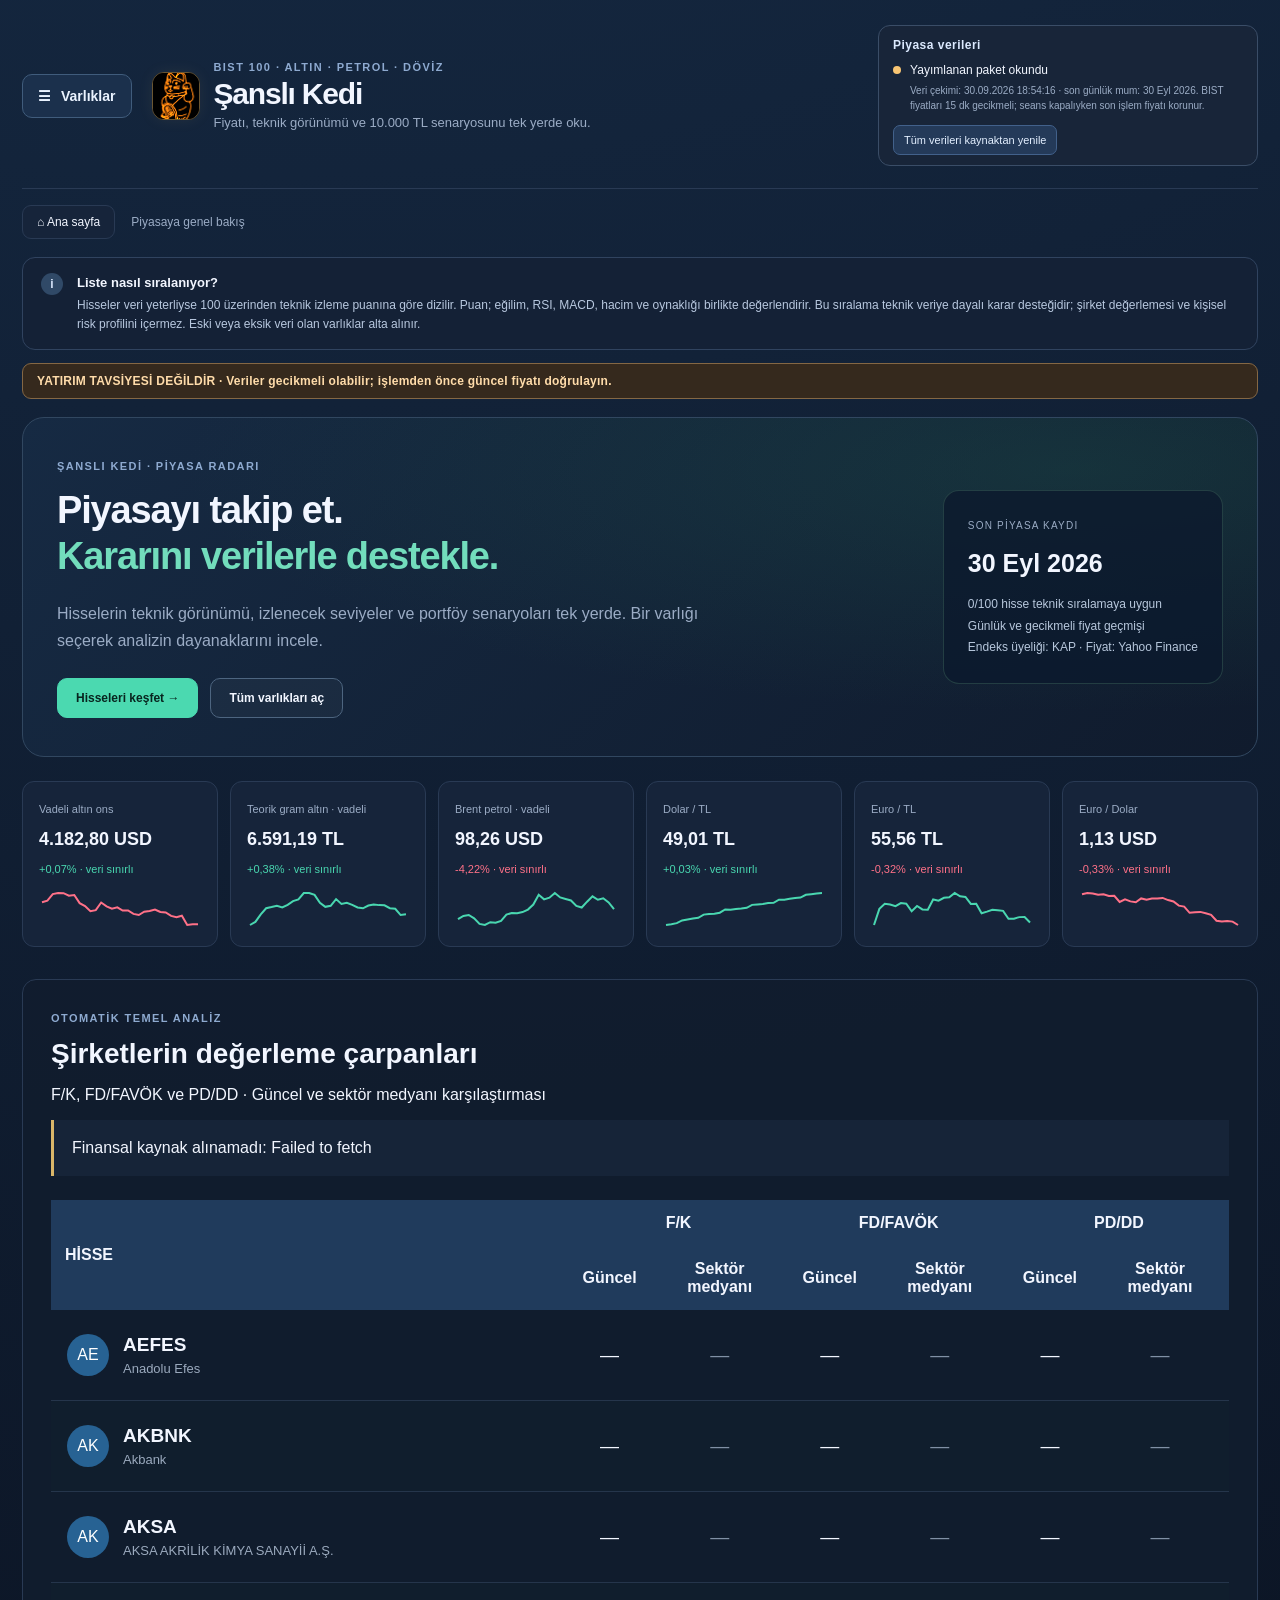
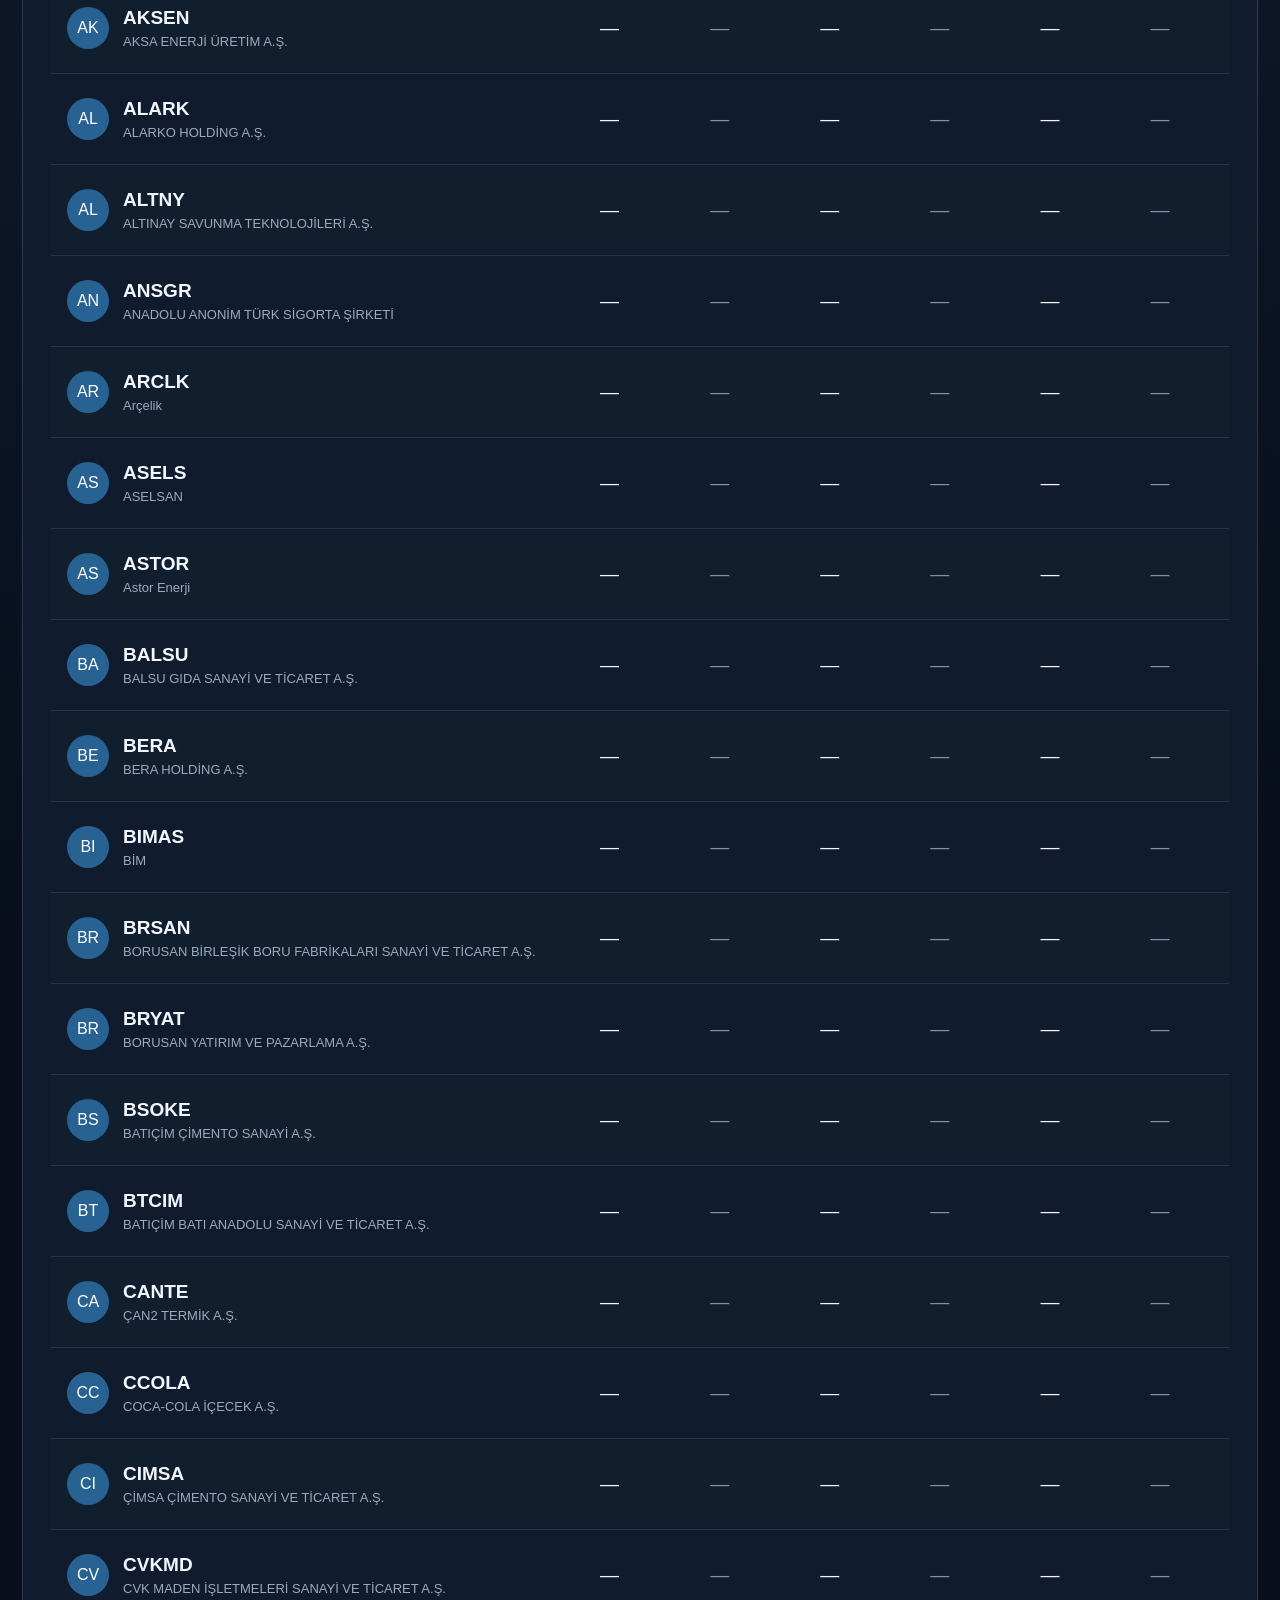
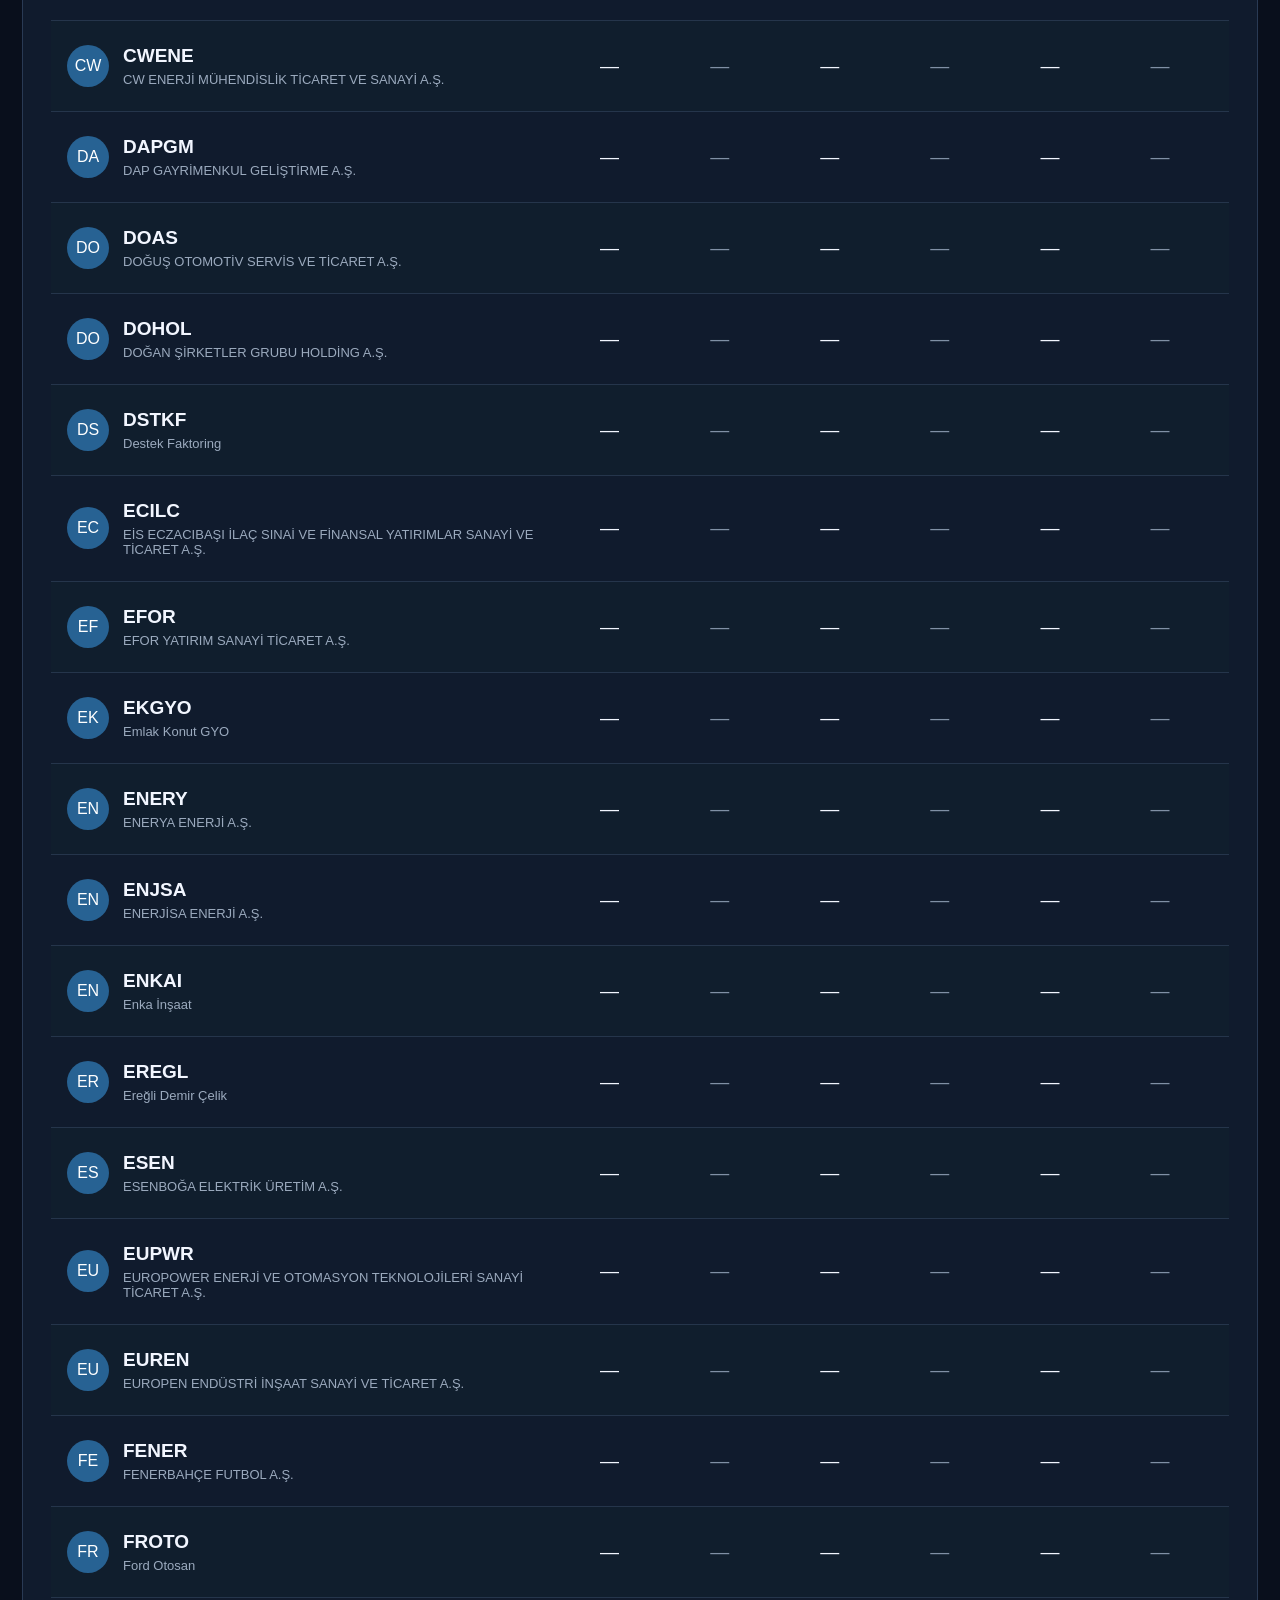
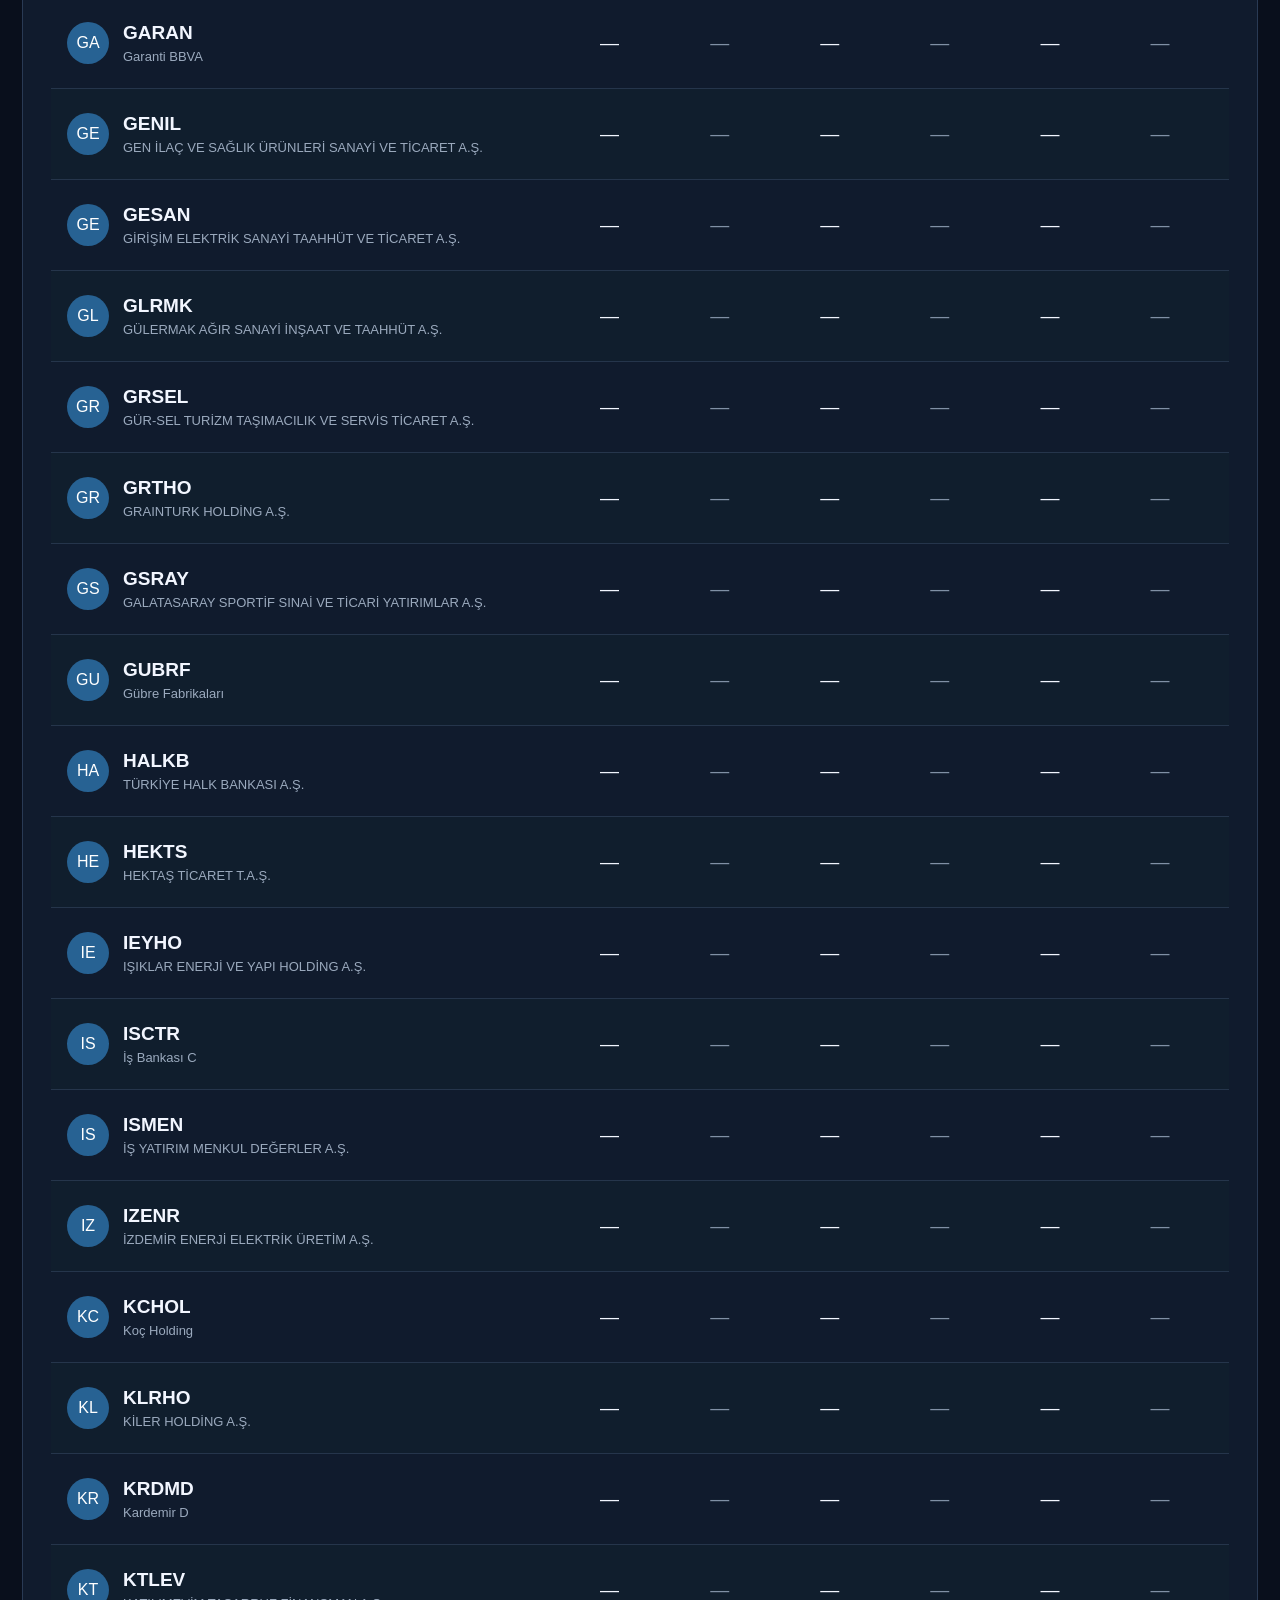
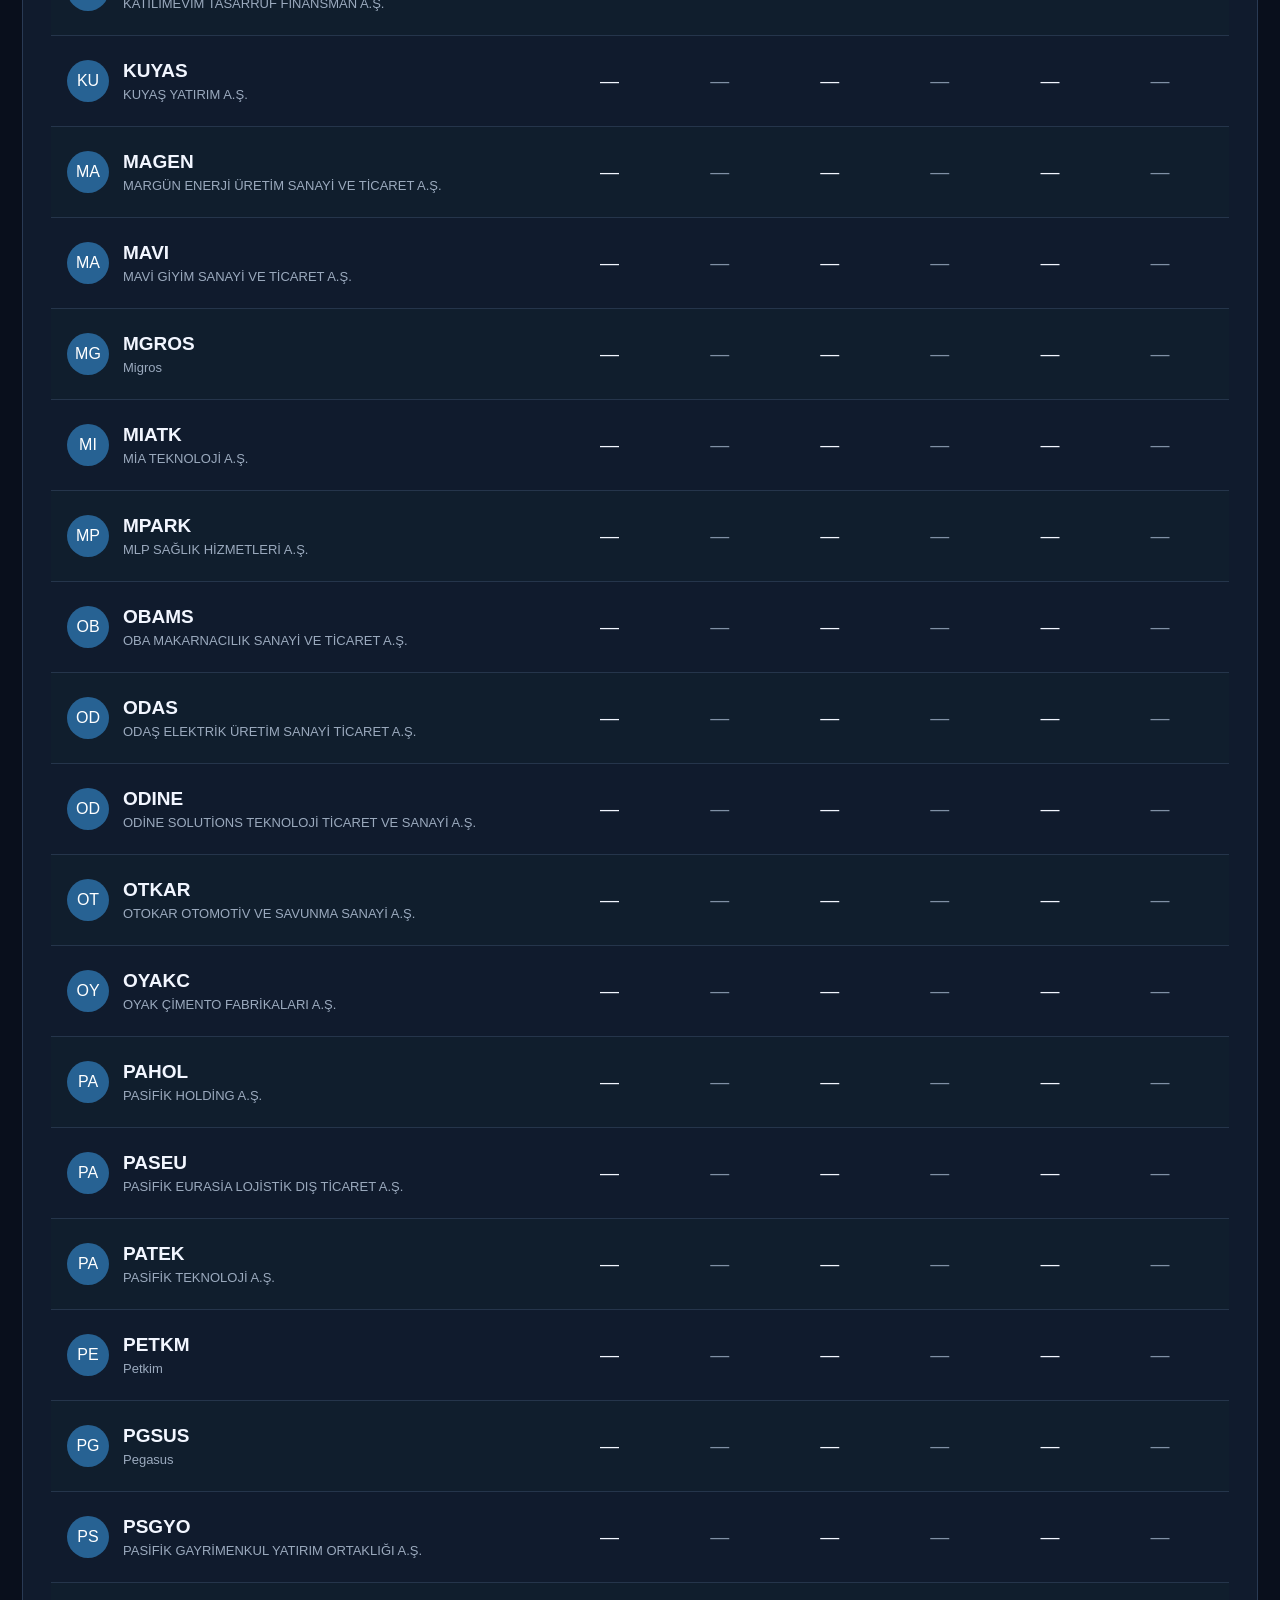
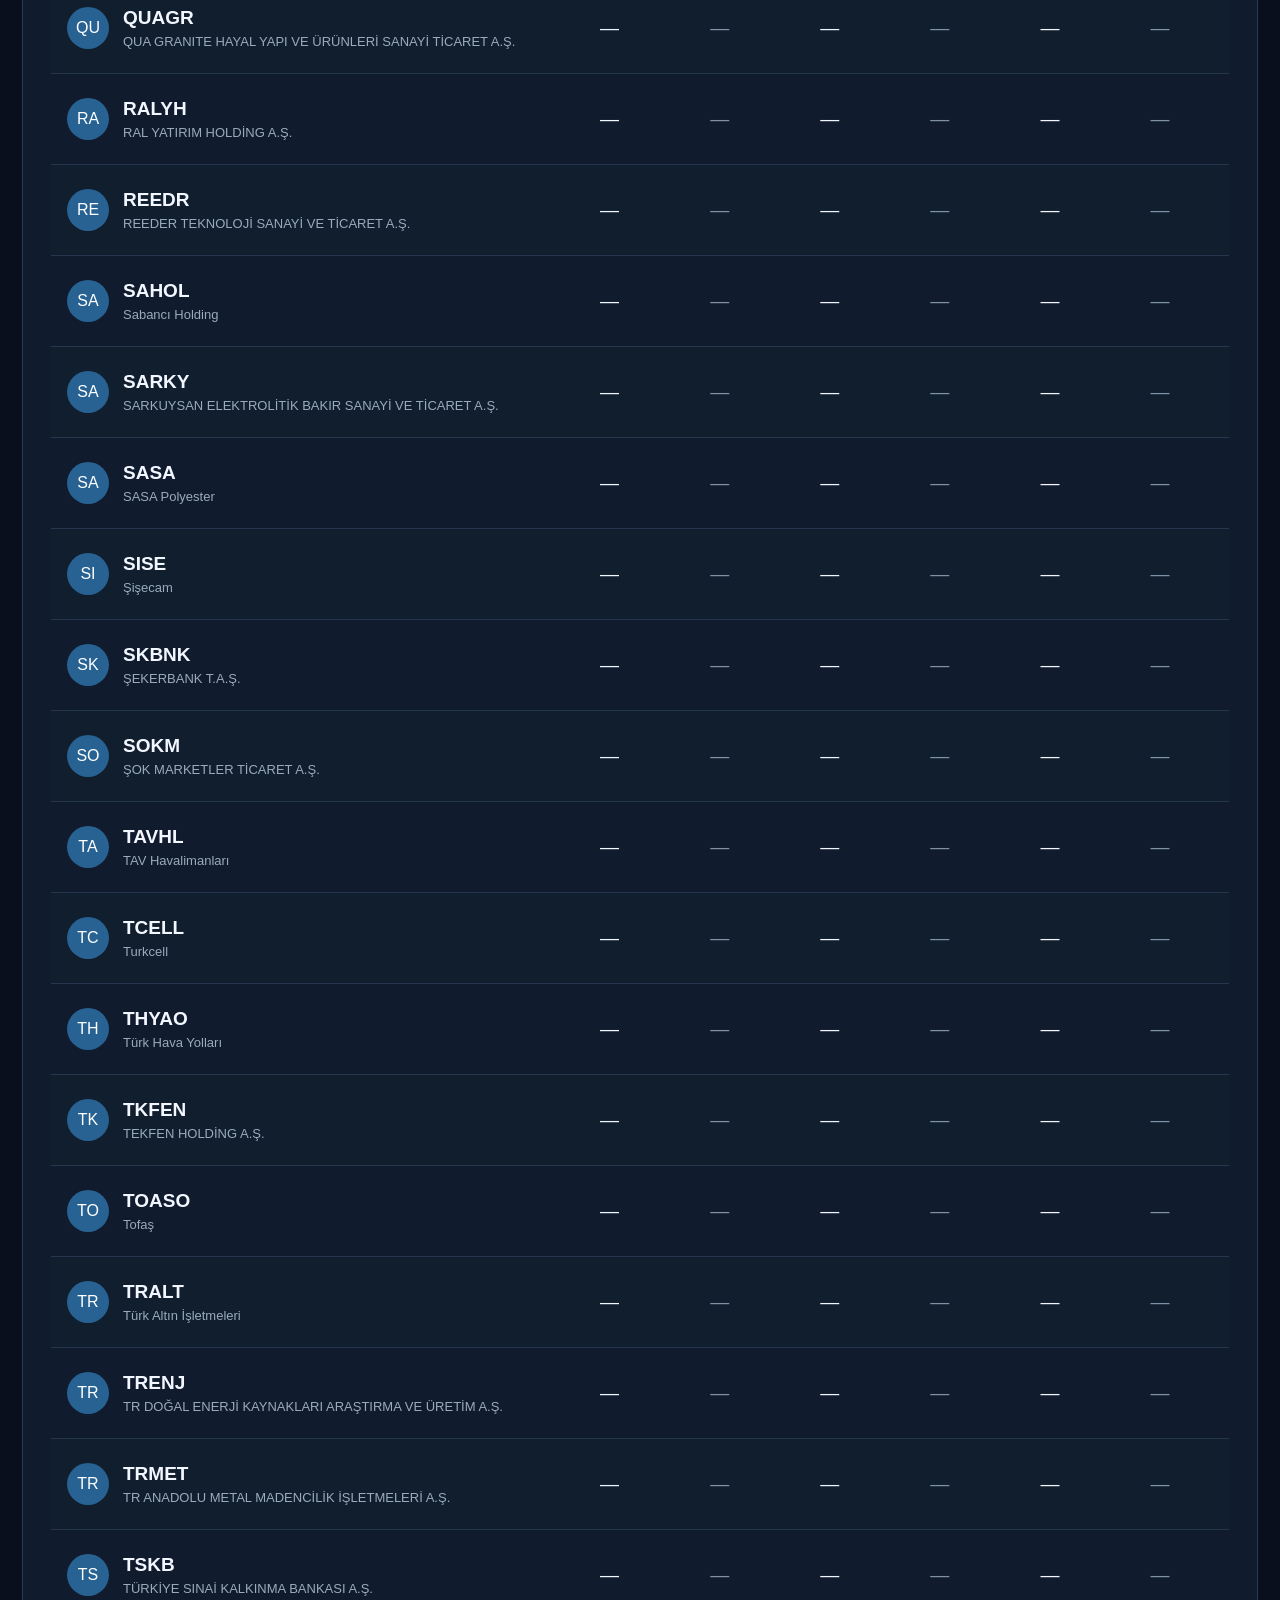
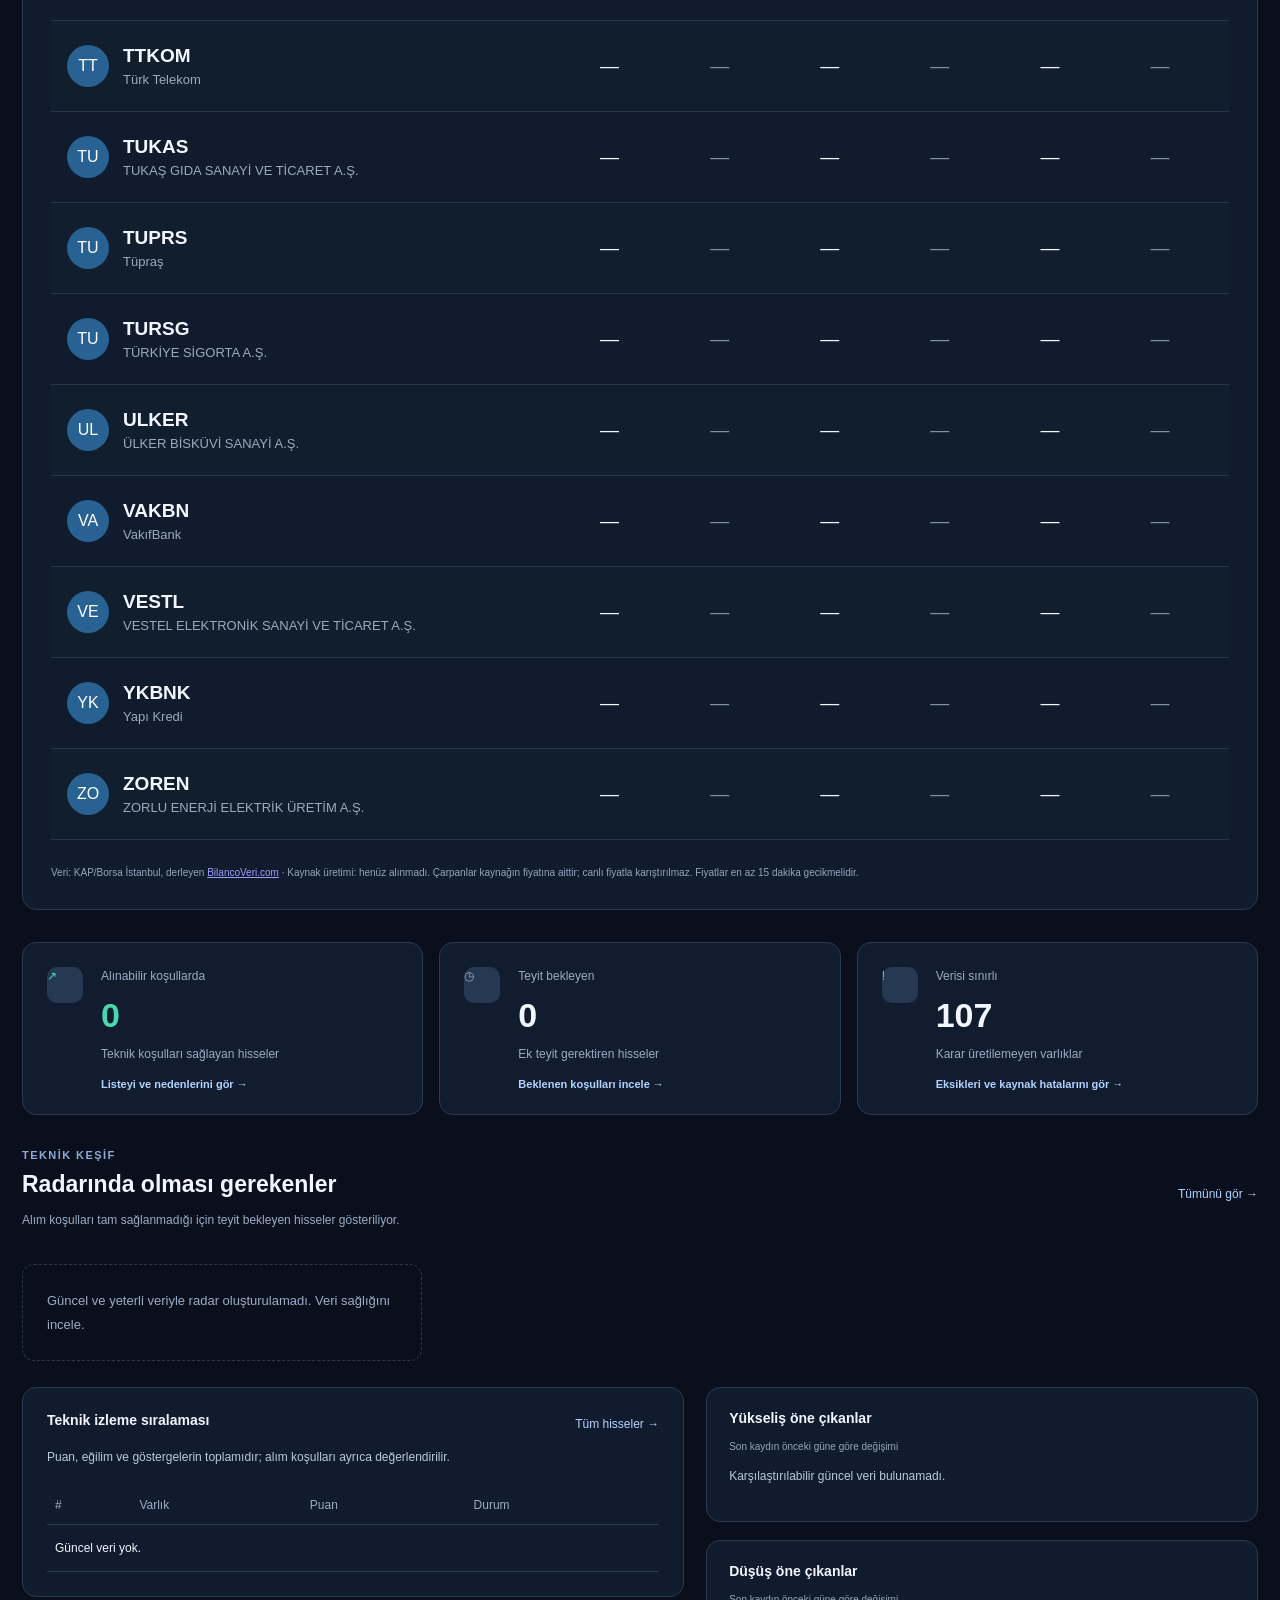
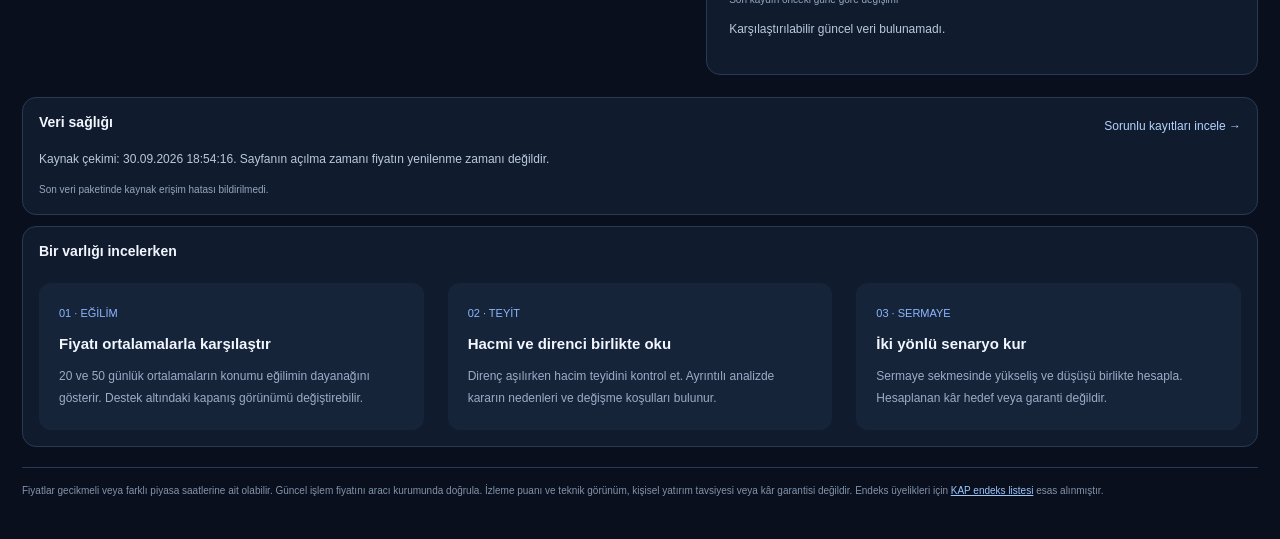
==== commit e55aacf8: "ghjg" ====
--- a/index.html
+++ b/index.html
@@ -1,4 +1,4 @@
-<!doctype html><html lang="tr"><head><meta charset="utf-8"><meta name="viewport" content="width=device-width,initial-scale=1"><meta name="description" content="BIST 100, altın, petrol ve döviz için kaynaklı teknik analiz ve 10.000 TL senaryo hesaplayıcı."><title>Şanslı Kedi | BIST 100 ve Piyasalar</title><link rel="icon" href="assets/lucky-cat.gif"><link rel="stylesheet" href="market.css?v=20261001-auto-fundamentals"></head><body><dialog id="watchlistDrawer" aria-labelledby="drawerTitle"><aside class="sidebar"><div class="drawerHead"><div><span class="eyebrow">ŞANSLI KEDİ</span><h2 id="drawerTitle">Varlıklar</h2></div><button id="closeWatchlist" class="iconButton" aria-label="İzleme listesini kapat">✕</button></div><div class="sideTitle"><span>İZLEME LİSTESİ</span><span id="assetCount">—</span></div><div class="filterRow"><input id="search" type="search" placeholder="Kod veya ad ara" aria-label="Varlık ara"><select id="category" aria-label="Varlık grubu"><option value="all">Tüm gruplar</option><option value="BIST 30">BIST 30</option><option value="BIST 100">BIST 100 · diğer 70</option><option value="Altın">Altın</option><option value="Petrol">Petrol</option><option value="Döviz">Döviz</option></select></div><div id="assetList" class="assetList"></div><div class="sideFoot">Gruplarda hisseler teknik puana göre sıralanır. BIST 30, BIST 100’ün alt kümesidir; diğer 70 hisse ayrı çekmecededir.</div></aside></dialog><div class="shell">
+<!doctype html><html lang="tr"><head><meta charset="utf-8"><meta name="viewport" content="width=device-width,initial-scale=1"><meta name="description" content="BIST 100, altın, petrol ve döviz için kaynaklı teknik analiz ve 10.000 TL senaryo hesaplayıcı."><title>Şanslı Kedi | BIST 100 ve Piyasalar</title><link rel="icon" href="assets/lucky-cat.gif"><link rel="stylesheet" href="market.css?v=20261001-sector-value"></head><body><dialog id="watchlistDrawer" aria-labelledby="drawerTitle"><aside class="sidebar"><div class="drawerHead"><div><span class="eyebrow">ŞANSLI KEDİ</span><h2 id="drawerTitle">Varlıklar</h2></div><button id="closeWatchlist" class="iconButton" aria-label="İzleme listesini kapat">✕</button></div><div class="sideTitle"><span>İZLEME LİSTESİ</span><span id="assetCount">—</span></div><div class="filterRow"><input id="search" type="search" placeholder="Kod veya ad ara" aria-label="Varlık ara"><select id="category" aria-label="Varlık grubu"><option value="all">Tüm gruplar</option><option value="BIST 30">BIST 30</option><option value="BIST 100">BIST 100 · diğer 70</option><option value="Altın">Altın</option><option value="Petrol">Petrol</option><option value="Döviz">Döviz</option></select></div><div id="assetList" class="assetList"></div><div class="sideFoot">Gruplarda hisseler teknik puana göre sıralanır. BIST 30, BIST 100’ün alt kümesidir; diğer 70 hisse ayrı çekmecededir.</div></aside></dialog><div class="shell">
 <header class="header"><button id="openWatchlist" class="watchlistToggle" aria-haspopup="dialog" aria-controls="watchlistDrawer" aria-expanded="false">☰ <span>Varlıklar</span></button><div class="brandHeading"><a class="brandLogoFrame" href="#anasayfa" aria-label="Şanslı Kedi ana sayfa" style="width:48px;height:48px;overflow:hidden;flex-shrink:0"><img class="brandLogo" src="assets/lucky-cat.gif" width="96" height="96" alt="Hareketli şanslı kedi"></a><div><div class="eyebrow">BIST 100 · ALTIN · PETROL · DÖVİZ</div><h1>Şanslı Kedi</h1><p>Fiyatı, teknik görünümü ve 10.000 TL senaryosunu tek yerde oku.</p></div></div><div id="refreshStatus" class="stamp">Veri yükleniyor…</div></header>
 <nav class="pageNav" aria-label="Sayfa gezintisi"><a href="#anasayfa" class="homeLink">⌂ Ana sayfa</a><span id="routeLabel">Piyasaya genel bakış</span></nav>
 <section class="guide"><div class="guideIcon">i</div><div><strong>Liste nasıl sıralanıyor?</strong><p>Hisseler veri yeterliyse 100 üzerinden teknik izleme puanına göre dizilir. Puan; eğilim, RSI, MACD, hacim ve oynaklığı birlikte değerlendirir. Bu sıralama teknik veriye dayalı karar desteğidir; şirket değerlemesi ve kişisel risk profilini içermez. Eski veya eksik veri olan varlıklar alta alınır.</p></div></section>
@@ -11,4 +11,4 @@
 <div class="two"><div class="panel"><h3>Teknik okuma</h3><div id="signal" class="signal">—</div><p id="signalText" class="bodyText">—</p><div class="decisionDetails"><div><h4>Kararın dayanakları</h4><ul id="decisionReasons"></ul></div><div><h4>Ne olursa karar değişir?</h4><p id="decisionChange">—</p></div></div><div id="qualityNote" class="qualityNote">—</div><div id="scoreBreakdown" class="breakdown"></div><div id="levels" class="levelGrid"></div></div><div class="panel"><h3>Momentum ve hacim</h3><div class="indicatorTitle">RSI (14) · 30 aşırı satım / 70 aşırı alım</div><div id="rsiChart" class="miniChart" role="img" aria-label="RSI grafiği"></div><div class="indicatorTitle">Günlük hacim · son 20 gün ortalaması</div><div id="volumeChart" class="volumeChart" role="img" aria-label="Günlük hacim grafiği"></div><p id="volumeText" class="bodyText">—</p><div id="returns" class="returns"></div><div class="info">RSI ve MACD geçmiş fiyatlardan hesaplanır. Fiyatın gelecekteki yönünü tek başlarına göstermezler.</div></div></div><div class="panel"><h3>Bu analizin veri ve kaynak dökümü</h3><div id="analysisSources" class="analysisSources"></div></div><div class="panel"><h3>Teknik verinin ayrıntıları</h3><div id="technicalTable" class="technicalTable"></div><p class="sourceNote">SMA: kapanış ortalaması. EMA: yeni fiyatlara daha fazla ağırlık veren ortalama. MACD: EMA12 − EMA26; sinyal: MACD’nin EMA9’u. ATR: günlük gerçek fiyat aralığının 14 gün ortalaması. Bollinger: SMA20 ± 2 standart sapma.</p></div></section>
 <section id="plan" class="tabPage"><div class="panel"><h3>Sermaye ve kâr/zarar senaryosu</h3><p class="bodyText">Bu hesap son görülen fiyatı örnek giriş olarak alır. Gerçek alış fiyatı emir anında farklı olabilir. Döviz ve emtiada hesap birim karşılığıdır; vadeli işlem sözleşme büyüklüğü içermez.</p><div class="controlRow"><label>Sermaye (TL)<input id="capital" type="number" min="100" step="100" value="10000"></label><label>Yükseliş senaryosu (%)<input id="upPct" type="number" min="0.1" max="100" step="0.5" value="10"></label><label>Düşüş senaryosu (%)<input id="downPct" type="number" min="0.1" max="100" step="0.5" value="10"></label></div><div class="resultGrid"><div class="resultCard"><span>Örnek miktar</span><b id="maxQty">—</b><small id="spend">—</small></div><div class="resultCard"><span>Yükselişte hesaplanan kâr</span><b class="positive" id="profit">—</b><small id="upValue">—</small></div><div class="resultCard"><span>Düşüşte hesaplanan zarar</span><b class="negative" id="loss">—</b><small id="downValue">—</small></div><div class="resultCard"><span>%1 risk bütçesiyle</span><b id="riskQty">—</b><small id="riskInfo">—</small></div></div><p class="calcCaveat">Kâr ve zarar rakamları fiyat senaryosunun matematiksel sonucudur; tahmin veya getiri garantisi değildir. Komisyon, vergi, alış/satış farkı ve fiyat boşluğu dahil edilmedi.</p></div></section>
 <section id="news" class="tabPage"><div class="panel"><div class="panelTop"><div><h3 id="newsTitle">Seçilen varlığın haberleri</h3><p>KAP şirket bildirimleri tam metin kontrolüyle; medya haberleri erişim durumuna göre ayrı gösterilir.</p></div></div><p id="newsStatus" class="sourceNote"></p><div id="kapNewsList" class="newsList"></div></div><div class="panel"><div class="panelTop"><div><h3>Medya haberleri ve ön okuma</h3><p>Yayıncı, tarih ve bulunan başlık bağlamı. Tam makale erişilebilir değilse bu sınırlama açıkça belirtilir.</p></div></div><div id="newsList" class="newsList"></div><p class="sourceNote">Haber taraması Google News RSS ile sınırlıdır; bütün yayınları ve haberleri kapsadığı iddia edilmez. Haber yorumları teknik puanın yerine geçmez.</p></div></section><section id="research" class="tabPage"><div class="panel"><h3>Bu varlık neden yükselebilir veya düşebilir?</h3><p class="bodyText">Bunlar şirketin iş modeline ve piyasa etkilerine dair izleme tezleridir. Gerçekleşmeleri raporlardan kontrol edilmelidir.</p><div class="two"><div class="thesis thesisUp"><h4>Yükseliş tezi</h4><p id="bullText">—</p></div><div class="thesis thesisDown"><h4>Düşüş riski</h4><p id="bearText">—</p></div></div><div class="checkList"><h4>Hangi kanıta bakmalı?</h4><p id="evidenceText">—</p></div></div><div class="panel"><h3>Kaynaklar ve veri kapsamı</h3><div id="sourceList" class="sourceList"></div><p id="dataLimit" class="sourceNote">—</p></div><div class="panel"><h3>Günlük fiyat kayıtları</h3><p class="bodyText">Grafikte kullanılan tarihsel satırlar. Hacim bilinmiyorsa “—” gösterilir.</p><div id="historyTable" class="historyTable"></div></div></section></div></main></div>
-<footer>Fiyatlar gecikmeli veya farklı piyasa saatlerine ait olabilir. Güncel işlem fiyatını aracı kurumunda doğrula. İzleme puanı ve teknik görünüm, kişisel yatırım tavsiyesi veya kâr garantisi değildir. Endeks üyelikleri için <a href="https://kap.org.tr/tr/Endeksler" target="_blank" rel="noopener noreferrer">KAP endeks listesi</a> esas alınmıştır.</footer></div><dialog id="metricDialog" class="metricDialog" aria-labelledby="metricDialogTitle"><div class="metricDialogHead"><div><span class="eyebrow" id="metricDialogTag">GÖSTERGE AÇIKLAMASI</span><h2 id="metricDialogTitle">Teknik gösterge</h2></div><button type="button" id="closeMetricDialog" class="iconButton" aria-label="Detay penceresini kapat">✕</button></div><div id="metricDialogBody" class="metricDialogBody"></div><p class="metricDialogNote">Bu gösterge tek başına fiyat yönünü veya kârlılığı garanti etmez. Gecikmeli ya da eski veride sonuç yanıltıcı olabilir.</p></dialog><dialog id="marketApiDialog" class="marketApiDialog" aria-labelledby="marketApiTitle"><div class="metricDialogHead"><h2 id="marketApiTitle">Canlı veri bağlantısı</h2><button id="closeMarketApi" type="button" class="iconButton" aria-label="Kapat">✕</button></div><p>Doğrudan kaynak yenilemesi için Cloudflare Worker API’sinin yayımlanmış adresi gerekiyor. Henüz bağlantı kurulmadı.</p><form id="marketApiForm"><label>API adresi<input id="marketApiUrl" type="url" placeholder="https://lucky-cat-market-api.hesap.workers.dev" required></label><button id="saveMarketApi" class="smallBtn" type="submit">Bağlan ve veriyi çek</button><p id="marketApiMessage" role="status"></p></form></dialog><script src="market-data.js"></script><script src="market-universe.js"></script><script src="market-catalog.js"></script><script src="market-news.js"></script><script src="market-live.js"></script><script src="market-config.js?v=20261001-connected"></script><script src="market-refresh.js?v=20261001-auto-fundamentals"></script><script src="valuation.js?v=20261001-auto-fundamentals"></script><script src="home.js?v=20261001-auto-fundamentals"></script><script src="market.js?v=20261001-auto-fundamentals"></script></body></html>
+<footer>Fiyatlar gecikmeli veya farklı piyasa saatlerine ait olabilir. Güncel işlem fiyatını aracı kurumunda doğrula. İzleme puanı ve teknik görünüm, kişisel yatırım tavsiyesi veya kâr garantisi değildir. Endeks üyelikleri için <a href="https://kap.org.tr/tr/Endeksler" target="_blank" rel="noopener noreferrer">KAP endeks listesi</a> esas alınmıştır.</footer></div><dialog id="metricDialog" class="metricDialog" aria-labelledby="metricDialogTitle"><div class="metricDialogHead"><div><span class="eyebrow" id="metricDialogTag">GÖSTERGE AÇIKLAMASI</span><h2 id="metricDialogTitle">Teknik gösterge</h2></div><button type="button" id="closeMetricDialog" class="iconButton" aria-label="Detay penceresini kapat">✕</button></div><div id="metricDialogBody" class="metricDialogBody"></div><p class="metricDialogNote">Bu gösterge tek başına fiyat yönünü veya kârlılığı garanti etmez. Gecikmeli ya da eski veride sonuç yanıltıcı olabilir.</p></dialog><dialog id="marketApiDialog" class="marketApiDialog" aria-labelledby="marketApiTitle"><div class="metricDialogHead"><h2 id="marketApiTitle">Canlı veri bağlantısı</h2><button id="closeMarketApi" type="button" class="iconButton" aria-label="Kapat">✕</button></div><p>Doğrudan kaynak yenilemesi için Cloudflare Worker API’sinin yayımlanmış adresi gerekiyor. Henüz bağlantı kurulmadı.</p><form id="marketApiForm"><label>API adresi<input id="marketApiUrl" type="url" placeholder="https://lucky-cat-market-api.hesap.workers.dev" required></label><button id="saveMarketApi" class="smallBtn" type="submit">Bağlan ve veriyi çek</button><p id="marketApiMessage" role="status"></p></form></dialog><script src="market-data.js"></script><script src="market-universe.js"></script><script src="market-catalog.js"></script><script src="market-news.js"></script><script src="market-live.js"></script><script src="market-config.js?v=20261001-connected"></script><script src="market-refresh.js?v=20261001-sector-value"></script><script src="valuation.js?v=20261001-sector-value"></script><script src="home.js?v=20261001-sector-value"></script><script src="market.js?v=20261001-sector-value"></script></body></html>
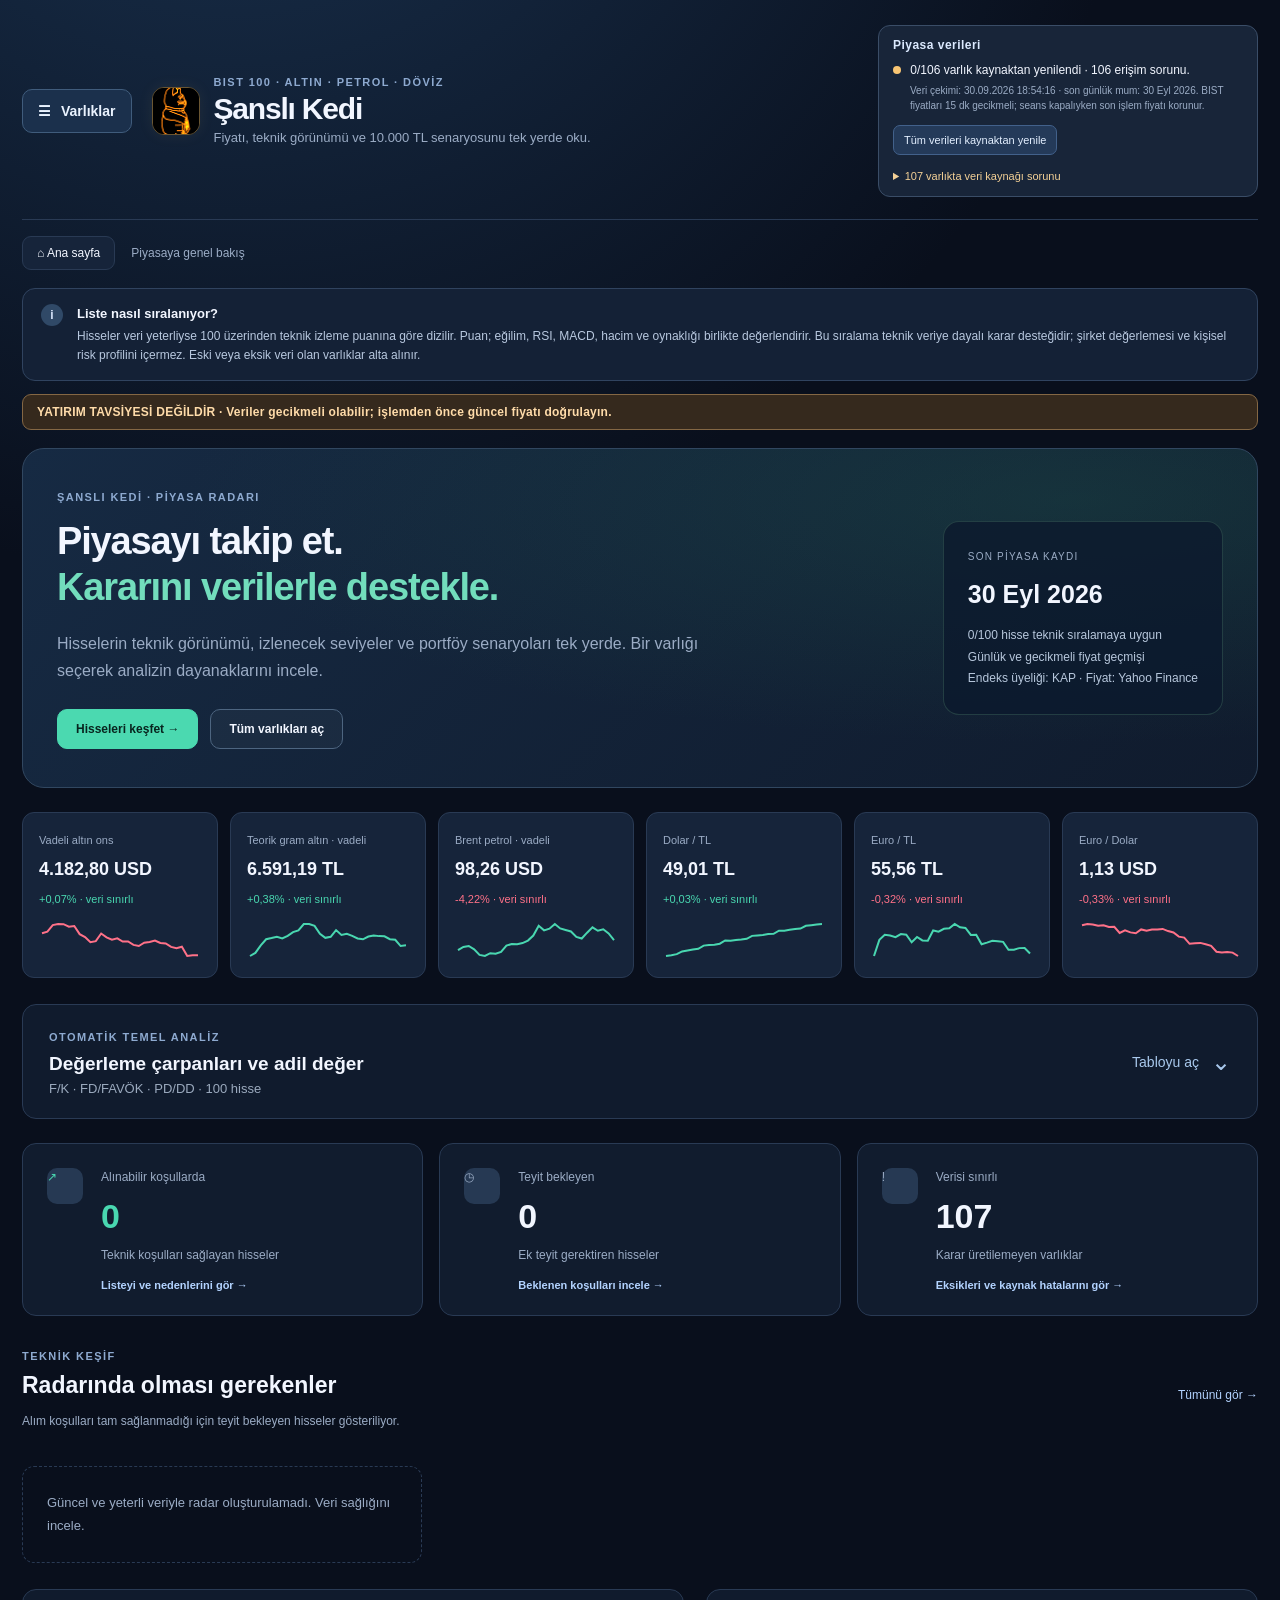
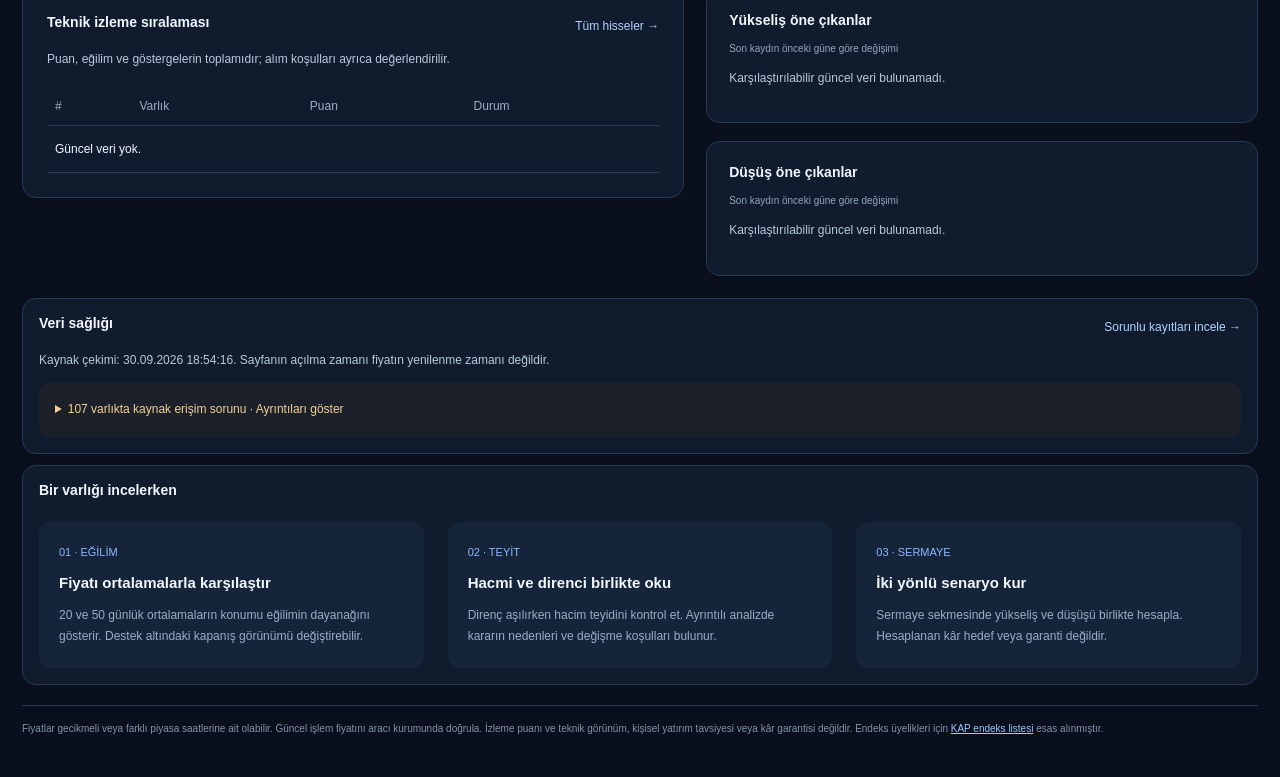
==== commit c824c2bd: "z" ====
--- a/index.html
+++ b/index.html
@@ -1,4 +1,4 @@
-<!doctype html><html lang="tr"><head><meta charset="utf-8"><meta name="viewport" content="width=device-width,initial-scale=1"><meta name="description" content="BIST 100, altın, petrol ve döviz için kaynaklı teknik analiz ve 10.000 TL senaryo hesaplayıcı."><title>Şanslı Kedi | BIST 100 ve Piyasalar</title><link rel="icon" href="assets/lucky-cat.gif"><link rel="stylesheet" href="market.css?v=20261001-sector-value"></head><body><dialog id="watchlistDrawer" aria-labelledby="drawerTitle"><aside class="sidebar"><div class="drawerHead"><div><span class="eyebrow">ŞANSLI KEDİ</span><h2 id="drawerTitle">Varlıklar</h2></div><button id="closeWatchlist" class="iconButton" aria-label="İzleme listesini kapat">✕</button></div><div class="sideTitle"><span>İZLEME LİSTESİ</span><span id="assetCount">—</span></div><div class="filterRow"><input id="search" type="search" placeholder="Kod veya ad ara" aria-label="Varlık ara"><select id="category" aria-label="Varlık grubu"><option value="all">Tüm gruplar</option><option value="BIST 30">BIST 30</option><option value="BIST 100">BIST 100 · diğer 70</option><option value="Altın">Altın</option><option value="Petrol">Petrol</option><option value="Döviz">Döviz</option></select></div><div id="assetList" class="assetList"></div><div class="sideFoot">Gruplarda hisseler teknik puana göre sıralanır. BIST 30, BIST 100’ün alt kümesidir; diğer 70 hisse ayrı çekmecededir.</div></aside></dialog><div class="shell">
+<!doctype html><html lang="tr"><head><meta charset="utf-8"><meta name="viewport" content="width=device-width,initial-scale=1"><meta name="description" content="BIST 100, altın, petrol ve döviz için kaynaklı teknik analiz ve 10.000 TL senaryo hesaplayıcı."><title>Şanslı Kedi | BIST 100 ve Piyasalar</title><link rel="icon" href="assets/lucky-cat.gif"><link rel="stylesheet" href="market.css?v=20261001-auto-quotes"></head><body><dialog id="watchlistDrawer" aria-labelledby="drawerTitle"><aside class="sidebar"><div class="drawerHead"><div><span class="eyebrow">ŞANSLI KEDİ</span><h2 id="drawerTitle">Varlıklar</h2></div><button id="closeWatchlist" class="iconButton" aria-label="İzleme listesini kapat">✕</button></div><div class="sideTitle"><span>İZLEME LİSTESİ</span><span id="assetCount">—</span></div><div class="filterRow"><input id="search" type="search" placeholder="Kod veya ad ara" aria-label="Varlık ara"><select id="category" aria-label="Varlık grubu"><option value="all">Tüm gruplar</option><option value="BIST 30">BIST 30</option><option value="BIST 100">BIST 100 · diğer 70</option><option value="Altın">Altın</option><option value="Petrol">Petrol</option><option value="Döviz">Döviz</option></select></div><div id="assetList" class="assetList"></div><div class="sideFoot">Gruplarda hisseler teknik puana göre sıralanır. BIST 30, BIST 100’ün alt kümesidir; diğer 70 hisse ayrı çekmecededir.</div></aside></dialog><div class="shell">
 <header class="header"><button id="openWatchlist" class="watchlistToggle" aria-haspopup="dialog" aria-controls="watchlistDrawer" aria-expanded="false">☰ <span>Varlıklar</span></button><div class="brandHeading"><a class="brandLogoFrame" href="#anasayfa" aria-label="Şanslı Kedi ana sayfa" style="width:48px;height:48px;overflow:hidden;flex-shrink:0"><img class="brandLogo" src="assets/lucky-cat.gif" width="96" height="96" alt="Hareketli şanslı kedi"></a><div><div class="eyebrow">BIST 100 · ALTIN · PETROL · DÖVİZ</div><h1>Şanslı Kedi</h1><p>Fiyatı, teknik görünümü ve 10.000 TL senaryosunu tek yerde oku.</p></div></div><div id="refreshStatus" class="stamp">Veri yükleniyor…</div></header>
 <nav class="pageNav" aria-label="Sayfa gezintisi"><a href="#anasayfa" class="homeLink">⌂ Ana sayfa</a><span id="routeLabel">Piyasaya genel bakış</span></nav>
 <section class="guide"><div class="guideIcon">i</div><div><strong>Liste nasıl sıralanıyor?</strong><p>Hisseler veri yeterliyse 100 üzerinden teknik izleme puanına göre dizilir. Puan; eğilim, RSI, MACD, hacim ve oynaklığı birlikte değerlendirir. Bu sıralama teknik veriye dayalı karar desteğidir; şirket değerlemesi ve kişisel risk profilini içermez. Eski veya eksik veri olan varlıklar alta alınır.</p></div></section>
@@ -11,4 +11,4 @@
 <div class="two"><div class="panel"><h3>Teknik okuma</h3><div id="signal" class="signal">—</div><p id="signalText" class="bodyText">—</p><div class="decisionDetails"><div><h4>Kararın dayanakları</h4><ul id="decisionReasons"></ul></div><div><h4>Ne olursa karar değişir?</h4><p id="decisionChange">—</p></div></div><div id="qualityNote" class="qualityNote">—</div><div id="scoreBreakdown" class="breakdown"></div><div id="levels" class="levelGrid"></div></div><div class="panel"><h3>Momentum ve hacim</h3><div class="indicatorTitle">RSI (14) · 30 aşırı satım / 70 aşırı alım</div><div id="rsiChart" class="miniChart" role="img" aria-label="RSI grafiği"></div><div class="indicatorTitle">Günlük hacim · son 20 gün ortalaması</div><div id="volumeChart" class="volumeChart" role="img" aria-label="Günlük hacim grafiği"></div><p id="volumeText" class="bodyText">—</p><div id="returns" class="returns"></div><div class="info">RSI ve MACD geçmiş fiyatlardan hesaplanır. Fiyatın gelecekteki yönünü tek başlarına göstermezler.</div></div></div><div class="panel"><h3>Bu analizin veri ve kaynak dökümü</h3><div id="analysisSources" class="analysisSources"></div></div><div class="panel"><h3>Teknik verinin ayrıntıları</h3><div id="technicalTable" class="technicalTable"></div><p class="sourceNote">SMA: kapanış ortalaması. EMA: yeni fiyatlara daha fazla ağırlık veren ortalama. MACD: EMA12 − EMA26; sinyal: MACD’nin EMA9’u. ATR: günlük gerçek fiyat aralığının 14 gün ortalaması. Bollinger: SMA20 ± 2 standart sapma.</p></div></section>
 <section id="plan" class="tabPage"><div class="panel"><h3>Sermaye ve kâr/zarar senaryosu</h3><p class="bodyText">Bu hesap son görülen fiyatı örnek giriş olarak alır. Gerçek alış fiyatı emir anında farklı olabilir. Döviz ve emtiada hesap birim karşılığıdır; vadeli işlem sözleşme büyüklüğü içermez.</p><div class="controlRow"><label>Sermaye (TL)<input id="capital" type="number" min="100" step="100" value="10000"></label><label>Yükseliş senaryosu (%)<input id="upPct" type="number" min="0.1" max="100" step="0.5" value="10"></label><label>Düşüş senaryosu (%)<input id="downPct" type="number" min="0.1" max="100" step="0.5" value="10"></label></div><div class="resultGrid"><div class="resultCard"><span>Örnek miktar</span><b id="maxQty">—</b><small id="spend">—</small></div><div class="resultCard"><span>Yükselişte hesaplanan kâr</span><b class="positive" id="profit">—</b><small id="upValue">—</small></div><div class="resultCard"><span>Düşüşte hesaplanan zarar</span><b class="negative" id="loss">—</b><small id="downValue">—</small></div><div class="resultCard"><span>%1 risk bütçesiyle</span><b id="riskQty">—</b><small id="riskInfo">—</small></div></div><p class="calcCaveat">Kâr ve zarar rakamları fiyat senaryosunun matematiksel sonucudur; tahmin veya getiri garantisi değildir. Komisyon, vergi, alış/satış farkı ve fiyat boşluğu dahil edilmedi.</p></div></section>
 <section id="news" class="tabPage"><div class="panel"><div class="panelTop"><div><h3 id="newsTitle">Seçilen varlığın haberleri</h3><p>KAP şirket bildirimleri tam metin kontrolüyle; medya haberleri erişim durumuna göre ayrı gösterilir.</p></div></div><p id="newsStatus" class="sourceNote"></p><div id="kapNewsList" class="newsList"></div></div><div class="panel"><div class="panelTop"><div><h3>Medya haberleri ve ön okuma</h3><p>Yayıncı, tarih ve bulunan başlık bağlamı. Tam makale erişilebilir değilse bu sınırlama açıkça belirtilir.</p></div></div><div id="newsList" class="newsList"></div><p class="sourceNote">Haber taraması Google News RSS ile sınırlıdır; bütün yayınları ve haberleri kapsadığı iddia edilmez. Haber yorumları teknik puanın yerine geçmez.</p></div></section><section id="research" class="tabPage"><div class="panel"><h3>Bu varlık neden yükselebilir veya düşebilir?</h3><p class="bodyText">Bunlar şirketin iş modeline ve piyasa etkilerine dair izleme tezleridir. Gerçekleşmeleri raporlardan kontrol edilmelidir.</p><div class="two"><div class="thesis thesisUp"><h4>Yükseliş tezi</h4><p id="bullText">—</p></div><div class="thesis thesisDown"><h4>Düşüş riski</h4><p id="bearText">—</p></div></div><div class="checkList"><h4>Hangi kanıta bakmalı?</h4><p id="evidenceText">—</p></div></div><div class="panel"><h3>Kaynaklar ve veri kapsamı</h3><div id="sourceList" class="sourceList"></div><p id="dataLimit" class="sourceNote">—</p></div><div class="panel"><h3>Günlük fiyat kayıtları</h3><p class="bodyText">Grafikte kullanılan tarihsel satırlar. Hacim bilinmiyorsa “—” gösterilir.</p><div id="historyTable" class="historyTable"></div></div></section></div></main></div>
-<footer>Fiyatlar gecikmeli veya farklı piyasa saatlerine ait olabilir. Güncel işlem fiyatını aracı kurumunda doğrula. İzleme puanı ve teknik görünüm, kişisel yatırım tavsiyesi veya kâr garantisi değildir. Endeks üyelikleri için <a href="https://kap.org.tr/tr/Endeksler" target="_blank" rel="noopener noreferrer">KAP endeks listesi</a> esas alınmıştır.</footer></div><dialog id="metricDialog" class="metricDialog" aria-labelledby="metricDialogTitle"><div class="metricDialogHead"><div><span class="eyebrow" id="metricDialogTag">GÖSTERGE AÇIKLAMASI</span><h2 id="metricDialogTitle">Teknik gösterge</h2></div><button type="button" id="closeMetricDialog" class="iconButton" aria-label="Detay penceresini kapat">✕</button></div><div id="metricDialogBody" class="metricDialogBody"></div><p class="metricDialogNote">Bu gösterge tek başına fiyat yönünü veya kârlılığı garanti etmez. Gecikmeli ya da eski veride sonuç yanıltıcı olabilir.</p></dialog><dialog id="marketApiDialog" class="marketApiDialog" aria-labelledby="marketApiTitle"><div class="metricDialogHead"><h2 id="marketApiTitle">Canlı veri bağlantısı</h2><button id="closeMarketApi" type="button" class="iconButton" aria-label="Kapat">✕</button></div><p>Doğrudan kaynak yenilemesi için Cloudflare Worker API’sinin yayımlanmış adresi gerekiyor. Henüz bağlantı kurulmadı.</p><form id="marketApiForm"><label>API adresi<input id="marketApiUrl" type="url" placeholder="https://lucky-cat-market-api.hesap.workers.dev" required></label><button id="saveMarketApi" class="smallBtn" type="submit">Bağlan ve veriyi çek</button><p id="marketApiMessage" role="status"></p></form></dialog><script src="market-data.js"></script><script src="market-universe.js"></script><script src="market-catalog.js"></script><script src="market-news.js"></script><script src="market-live.js"></script><script src="market-config.js?v=20261001-connected"></script><script src="market-refresh.js?v=20261001-sector-value"></script><script src="valuation.js?v=20261001-sector-value"></script><script src="home.js?v=20261001-sector-value"></script><script src="market.js?v=20261001-sector-value"></script></body></html>
+<footer>Fiyatlar gecikmeli veya farklı piyasa saatlerine ait olabilir. Güncel işlem fiyatını aracı kurumunda doğrula. İzleme puanı ve teknik görünüm, kişisel yatırım tavsiyesi veya kâr garantisi değildir. Endeks üyelikleri için <a href="https://kap.org.tr/tr/Endeksler" target="_blank" rel="noopener noreferrer">KAP endeks listesi</a> esas alınmıştır.</footer></div><dialog id="metricDialog" class="metricDialog" aria-labelledby="metricDialogTitle"><div class="metricDialogHead"><div><span class="eyebrow" id="metricDialogTag">GÖSTERGE AÇIKLAMASI</span><h2 id="metricDialogTitle">Teknik gösterge</h2></div><button type="button" id="closeMetricDialog" class="iconButton" aria-label="Detay penceresini kapat">✕</button></div><div id="metricDialogBody" class="metricDialogBody"></div><p class="metricDialogNote">Bu gösterge tek başına fiyat yönünü veya kârlılığı garanti etmez. Gecikmeli ya da eski veride sonuç yanıltıcı olabilir.</p></dialog><dialog id="marketApiDialog" class="marketApiDialog" aria-labelledby="marketApiTitle"><div class="metricDialogHead"><h2 id="marketApiTitle">Canlı veri bağlantısı</h2><button id="closeMarketApi" type="button" class="iconButton" aria-label="Kapat">✕</button></div><p>Doğrudan kaynak yenilemesi için Cloudflare Worker API’sinin yayımlanmış adresi gerekiyor. Henüz bağlantı kurulmadı.</p><form id="marketApiForm"><label>API adresi<input id="marketApiUrl" type="url" placeholder="https://lucky-cat-market-api.hesap.workers.dev" required></label><button id="saveMarketApi" class="smallBtn" type="submit">Bağlan ve veriyi çek</button><p id="marketApiMessage" role="status"></p></form></dialog><script src="market-data.js"></script><script src="market-universe.js"></script><script src="market-catalog.js"></script><script src="market-news.js"></script><script src="market-live.js"></script><script src="market-config.js?v=20261001-connected"></script><script src="market-refresh.js?v=20261001-auto-quotes"></script><script src="valuation.js?v=20261001-auto-quotes"></script><script src="home.js?v=20261001-auto-quotes"></script><script src="market.js?v=20261001-auto-quotes"></script></body></html>
--- a/market.css
+++ b/market.css
@@ -36,3 +36,5 @@
 .simpleValuation{grid-template-columns:1fr;gap:22px}.simpleValuation label>span{display:block;color:var(--text);font-size:14px;font-weight:650}.simpleValuation label>small{display:block;margin-top:9px;font-size:11px;line-height:1.7;color:var(--muted)}.simpleValueIntro{padding:20px;margin:20px 0;border:1px solid var(--line);border-radius:12px;background:var(--surface2)}.simpleValueIntro p{font-size:13px;line-height:1.8;color:var(--text)}.simpleValueIntro small{font-size:11px;color:var(--muted);line-height:1.8}.simpleValueCompare{display:grid;grid-template-columns:1fr 1fr;gap:20px;margin:22px 0}.simpleValueCompare small,.simpleValueCompare b{display:block}.simpleValueCompare b{margin-top:8px;font-size:14px}.valuationAdvanced{padding:16px;border:1px solid var(--line);border-radius:10px;color:var(--muted);font-size:12px}.valuationAdvanced summary{cursor:pointer}.valuationAdvanced label{display:block;margin:18px 0}.valuationAdvanced .sourceNote{margin-bottom:0}@media(max-width:650px){.simpleValueCompare{grid-template-columns:1fr}}
 
 .historicalValuation{margin:32px 0;padding:28px}.historicalValuation h3{font-size:28px;margin:12px 0}.valuationTableScroll{overflow-x:auto;margin:24px 0}.multiplesTable{width:100%;border-collapse:collapse;min-width:740px}.multiplesTable th{background:#203b5c;padding:14px;text-align:center}.multiplesTable th:first-child{text-align:left}.multiplesTable td{padding:24px 16px;font-size:19px;text-align:center;border-bottom:1px solid #25354b}.multiplesTable tbody tr:nth-child(even){background:#101e2d}.multiplesTable td:first-child{text-align:left}.multiplesTable td a{display:flex;align-items:center;gap:14px;text-decoration:none;color:inherit}.multiplesTable small{display:block;font-size:13px;color:#9baabe;margin-top:5px}.companyCoin{display:grid;place-items:center;flex-shrink:0;width:42px;height:42px;border-radius:50%;background:#276293;color:white;font-size:16px}.unavailable{color:#8090a5}.valuationAvailability{padding:14px 18px;background:#162438;border-left:3px solid #dab669;line-height:1.7}.historicalValuation .sourceNote{line-height:1.7}@media(max-width:640px){.historicalValuation{padding:18px}.historicalValuation h3{font-size:23px}.multiplesTable td{padding:20px 12px}}
+
+.valuationDrawer{padding:0;margin:24px 0;overflow:hidden}.valuationDrawer>summary{display:flex;align-items:center;justify-content:space-between;gap:20px;padding:22px 26px;cursor:pointer;list-style:none}.valuationDrawer>summary::-webkit-details-marker{display:none}.valuationDrawer>summary:focus-visible{outline:2px solid #49d7b0;outline-offset:-4px}.valuationDrawer>summary strong{display:block;font-size:19px;margin:8px 0 6px}.valuationDrawer>summary small{display:block;color:#9baabe;font-size:13px}.valuationDrawerAction{display:flex;align-items:center;gap:12px;color:#a9c9ed;white-space:nowrap;font-size:14px}.valuationChevron{font-size:24px;transition:transform .15s}.valuationDrawer[open] .valuationChevron{transform:rotate(180deg)}.valuationDrawer .whenOpen{display:none}.valuationDrawer[open] .whenClosed{display:none}.valuationDrawer[open] .whenOpen{display:inline}.valuationDrawerBody{padding:0 26px 24px;border-top:1px solid #25354b}.valuationDrawerBody>.valuationTableScroll{max-height:480px;overflow:auto;overscroll-behavior:contain}.valuationDrawer .multiplesTable thead{position:sticky;top:0;z-index:1}@media(max-width:640px){.valuationDrawer{padding:0}.valuationDrawer>summary{padding:18px;gap:12px}.valuationDrawer>summary strong{font-size:16px}.valuationDrawerAction{font-size:12px}.valuationDrawerBody{padding:0 16px 18px}}
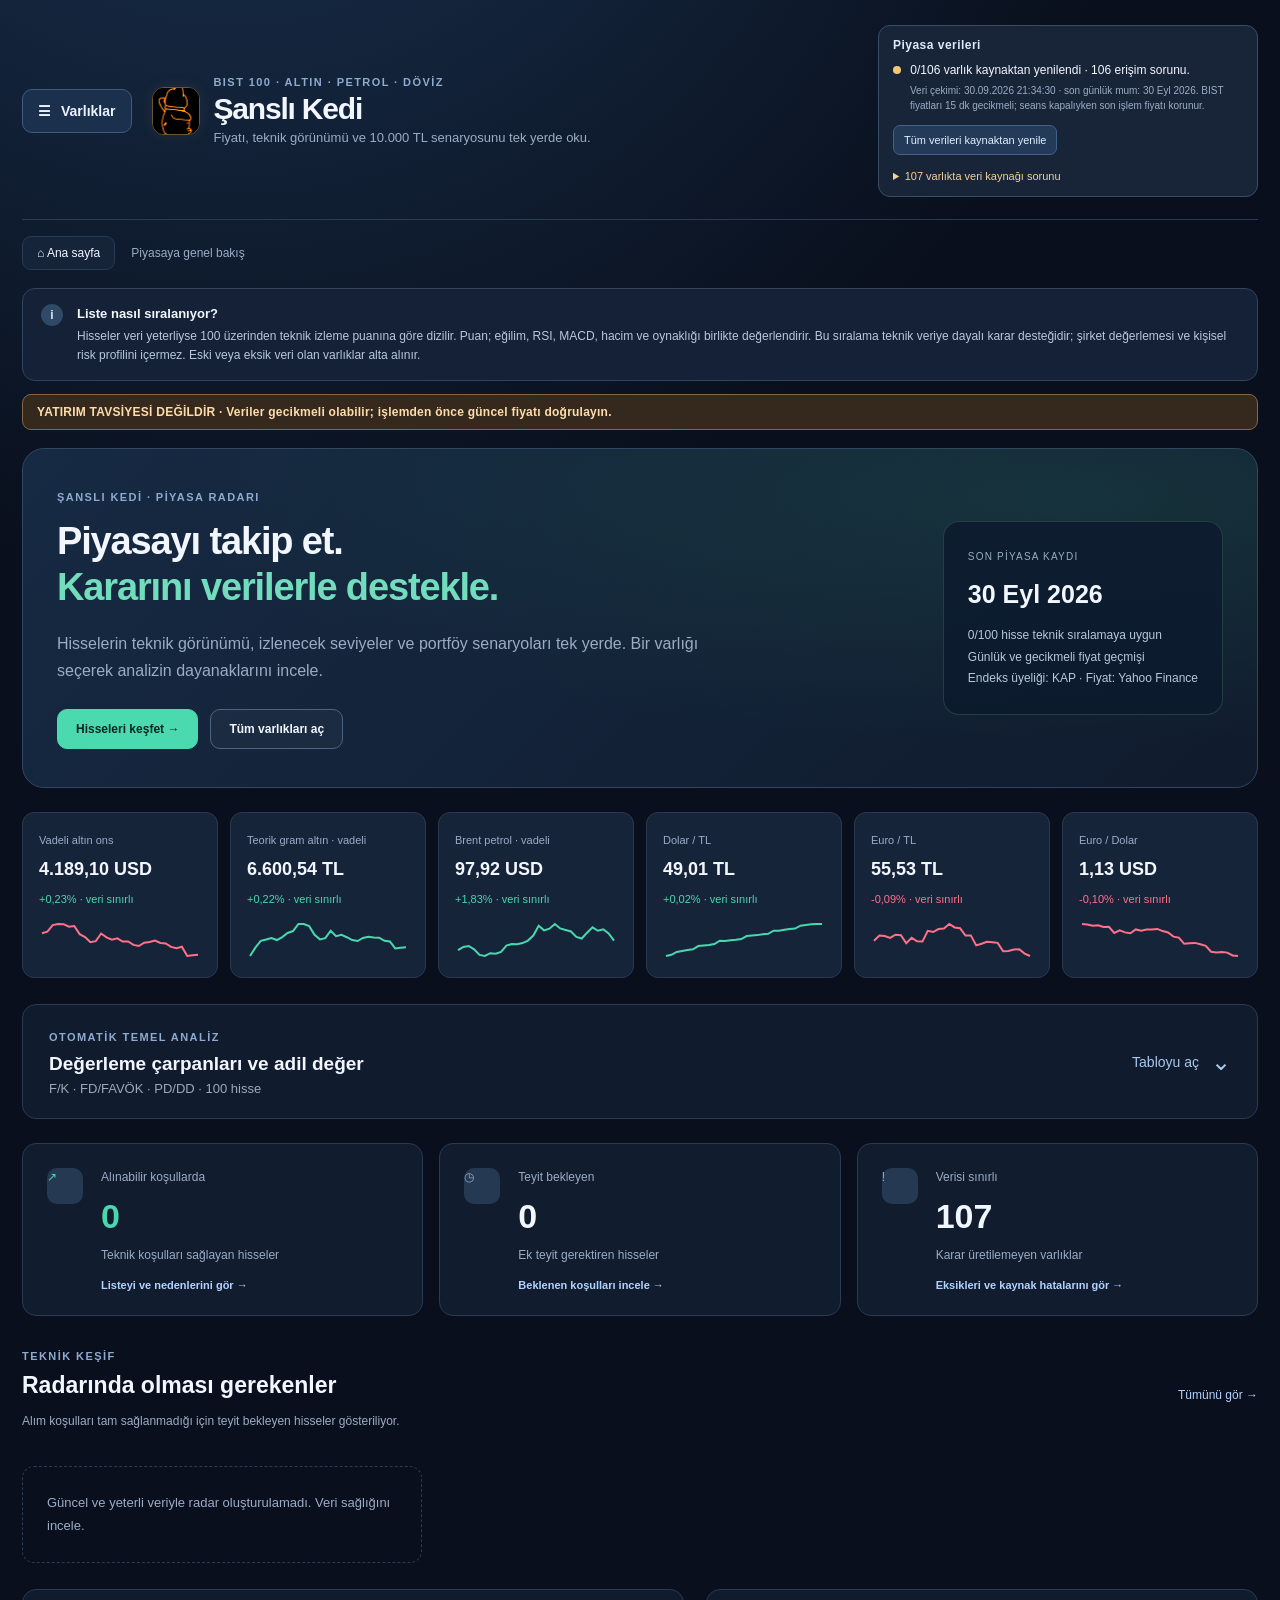
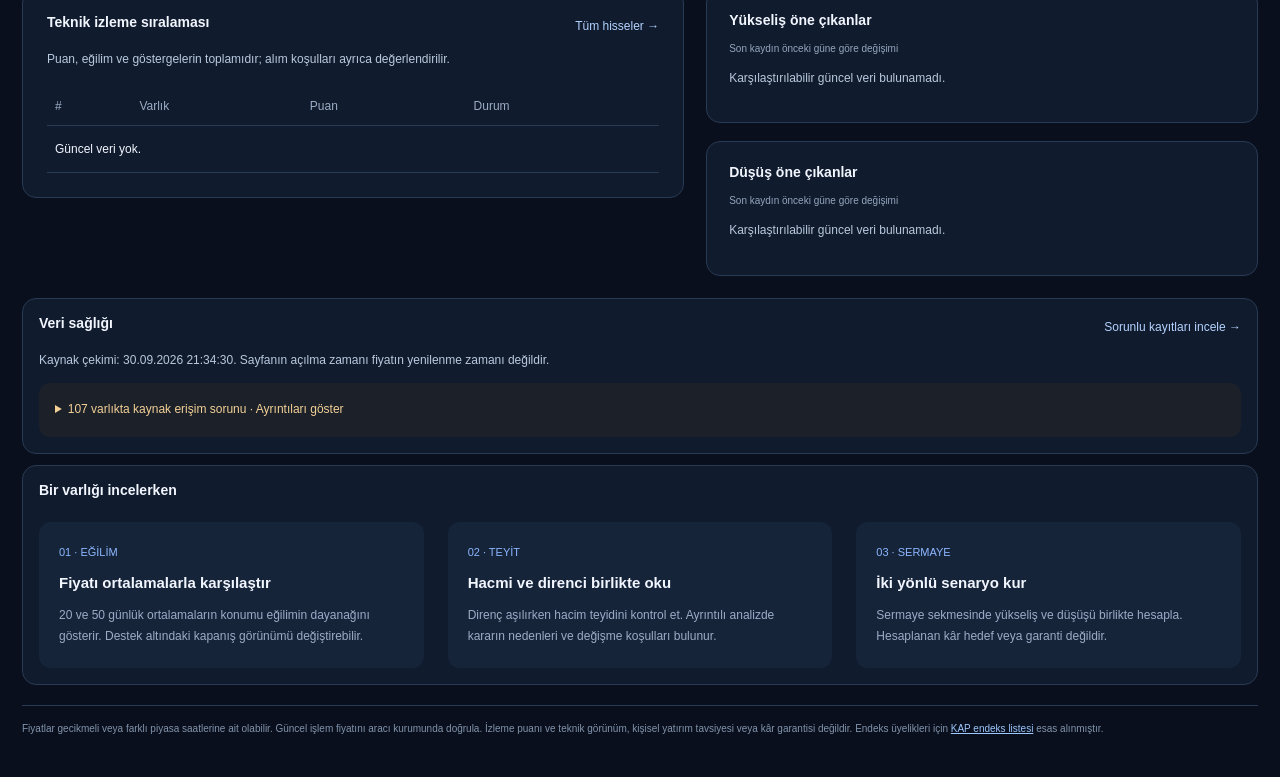
==== commit 7910fbe8: "rsg" ====
--- a/index.html
+++ b/index.html
@@ -1,4 +1,4 @@
-<!doctype html><html lang="tr"><head><meta charset="utf-8"><meta name="viewport" content="width=device-width,initial-scale=1"><meta name="description" content="BIST 100, altın, petrol ve döviz için kaynaklı teknik analiz ve 10.000 TL senaryo hesaplayıcı."><title>Şanslı Kedi | BIST 100 ve Piyasalar</title><link rel="icon" href="assets/lucky-cat.gif"><link rel="stylesheet" href="market.css?v=20261001-auto-quotes"></head><body><dialog id="watchlistDrawer" aria-labelledby="drawerTitle"><aside class="sidebar"><div class="drawerHead"><div><span class="eyebrow">ŞANSLI KEDİ</span><h2 id="drawerTitle">Varlıklar</h2></div><button id="closeWatchlist" class="iconButton" aria-label="İzleme listesini kapat">✕</button></div><div class="sideTitle"><span>İZLEME LİSTESİ</span><span id="assetCount">—</span></div><div class="filterRow"><input id="search" type="search" placeholder="Kod veya ad ara" aria-label="Varlık ara"><select id="category" aria-label="Varlık grubu"><option value="all">Tüm gruplar</option><option value="BIST 30">BIST 30</option><option value="BIST 100">BIST 100 · diğer 70</option><option value="Altın">Altın</option><option value="Petrol">Petrol</option><option value="Döviz">Döviz</option></select></div><div id="assetList" class="assetList"></div><div class="sideFoot">Gruplarda hisseler teknik puana göre sıralanır. BIST 30, BIST 100’ün alt kümesidir; diğer 70 hisse ayrı çekmecededir.</div></aside></dialog><div class="shell">
+<!doctype html><html lang="tr"><head><meta charset="utf-8"><meta name="viewport" content="width=device-width,initial-scale=1"><meta name="description" content="BIST 100, altın, petrol ve döviz için kaynaklı teknik analiz ve 10.000 TL senaryo hesaplayıcı."><title>Şanslı Kedi | BIST 100 ve Piyasalar</title><link rel="icon" href="assets/lucky-cat.gif"><link rel="stylesheet" href="market.css?v=20261001-unified-bars"></head><body><dialog id="watchlistDrawer" aria-labelledby="drawerTitle"><aside class="sidebar"><div class="drawerHead"><div><span class="eyebrow">ŞANSLI KEDİ</span><h2 id="drawerTitle">Varlıklar</h2></div><button id="closeWatchlist" class="iconButton" aria-label="İzleme listesini kapat">✕</button></div><div class="sideTitle"><span>İZLEME LİSTESİ</span><span id="assetCount">—</span></div><div class="filterRow"><input id="search" type="search" placeholder="Kod veya ad ara" aria-label="Varlık ara"><select id="category" aria-label="Varlık grubu"><option value="all">Tüm gruplar</option><option value="BIST 30">BIST 30</option><option value="BIST 100">BIST 100 · diğer 70</option><option value="Altın">Altın</option><option value="Petrol">Petrol</option><option value="Döviz">Döviz</option></select></div><div id="assetList" class="assetList"></div><div class="sideFoot">Gruplarda hisseler teknik puana göre sıralanır. BIST 30, BIST 100’ün alt kümesidir; diğer 70 hisse ayrı çekmecededir.</div></aside></dialog><div class="shell">
 <header class="header"><button id="openWatchlist" class="watchlistToggle" aria-haspopup="dialog" aria-controls="watchlistDrawer" aria-expanded="false">☰ <span>Varlıklar</span></button><div class="brandHeading"><a class="brandLogoFrame" href="#anasayfa" aria-label="Şanslı Kedi ana sayfa" style="width:48px;height:48px;overflow:hidden;flex-shrink:0"><img class="brandLogo" src="assets/lucky-cat.gif" width="96" height="96" alt="Hareketli şanslı kedi"></a><div><div class="eyebrow">BIST 100 · ALTIN · PETROL · DÖVİZ</div><h1>Şanslı Kedi</h1><p>Fiyatı, teknik görünümü ve 10.000 TL senaryosunu tek yerde oku.</p></div></div><div id="refreshStatus" class="stamp">Veri yükleniyor…</div></header>
 <nav class="pageNav" aria-label="Sayfa gezintisi"><a href="#anasayfa" class="homeLink">⌂ Ana sayfa</a><span id="routeLabel">Piyasaya genel bakış</span></nav>
 <section class="guide"><div class="guideIcon">i</div><div><strong>Liste nasıl sıralanıyor?</strong><p>Hisseler veri yeterliyse 100 üzerinden teknik izleme puanına göre dizilir. Puan; eğilim, RSI, MACD, hacim ve oynaklığı birlikte değerlendirir. Bu sıralama teknik veriye dayalı karar desteğidir; şirket değerlemesi ve kişisel risk profilini içermez. Eski veya eksik veri olan varlıklar alta alınır.</p></div></section>
@@ -11,4 +11,4 @@
 <div class="two"><div class="panel"><h3>Teknik okuma</h3><div id="signal" class="signal">—</div><p id="signalText" class="bodyText">—</p><div class="decisionDetails"><div><h4>Kararın dayanakları</h4><ul id="decisionReasons"></ul></div><div><h4>Ne olursa karar değişir?</h4><p id="decisionChange">—</p></div></div><div id="qualityNote" class="qualityNote">—</div><div id="scoreBreakdown" class="breakdown"></div><div id="levels" class="levelGrid"></div></div><div class="panel"><h3>Momentum ve hacim</h3><div class="indicatorTitle">RSI (14) · 30 aşırı satım / 70 aşırı alım</div><div id="rsiChart" class="miniChart" role="img" aria-label="RSI grafiği"></div><div class="indicatorTitle">Günlük hacim · son 20 gün ortalaması</div><div id="volumeChart" class="volumeChart" role="img" aria-label="Günlük hacim grafiği"></div><p id="volumeText" class="bodyText">—</p><div id="returns" class="returns"></div><div class="info">RSI ve MACD geçmiş fiyatlardan hesaplanır. Fiyatın gelecekteki yönünü tek başlarına göstermezler.</div></div></div><div class="panel"><h3>Bu analizin veri ve kaynak dökümü</h3><div id="analysisSources" class="analysisSources"></div></div><div class="panel"><h3>Teknik verinin ayrıntıları</h3><div id="technicalTable" class="technicalTable"></div><p class="sourceNote">SMA: kapanış ortalaması. EMA: yeni fiyatlara daha fazla ağırlık veren ortalama. MACD: EMA12 − EMA26; sinyal: MACD’nin EMA9’u. ATR: günlük gerçek fiyat aralığının 14 gün ortalaması. Bollinger: SMA20 ± 2 standart sapma.</p></div></section>
 <section id="plan" class="tabPage"><div class="panel"><h3>Sermaye ve kâr/zarar senaryosu</h3><p class="bodyText">Bu hesap son görülen fiyatı örnek giriş olarak alır. Gerçek alış fiyatı emir anında farklı olabilir. Döviz ve emtiada hesap birim karşılığıdır; vadeli işlem sözleşme büyüklüğü içermez.</p><div class="controlRow"><label>Sermaye (TL)<input id="capital" type="number" min="100" step="100" value="10000"></label><label>Yükseliş senaryosu (%)<input id="upPct" type="number" min="0.1" max="100" step="0.5" value="10"></label><label>Düşüş senaryosu (%)<input id="downPct" type="number" min="0.1" max="100" step="0.5" value="10"></label></div><div class="resultGrid"><div class="resultCard"><span>Örnek miktar</span><b id="maxQty">—</b><small id="spend">—</small></div><div class="resultCard"><span>Yükselişte hesaplanan kâr</span><b class="positive" id="profit">—</b><small id="upValue">—</small></div><div class="resultCard"><span>Düşüşte hesaplanan zarar</span><b class="negative" id="loss">—</b><small id="downValue">—</small></div><div class="resultCard"><span>%1 risk bütçesiyle</span><b id="riskQty">—</b><small id="riskInfo">—</small></div></div><p class="calcCaveat">Kâr ve zarar rakamları fiyat senaryosunun matematiksel sonucudur; tahmin veya getiri garantisi değildir. Komisyon, vergi, alış/satış farkı ve fiyat boşluğu dahil edilmedi.</p></div></section>
 <section id="news" class="tabPage"><div class="panel"><div class="panelTop"><div><h3 id="newsTitle">Seçilen varlığın haberleri</h3><p>KAP şirket bildirimleri tam metin kontrolüyle; medya haberleri erişim durumuna göre ayrı gösterilir.</p></div></div><p id="newsStatus" class="sourceNote"></p><div id="kapNewsList" class="newsList"></div></div><div class="panel"><div class="panelTop"><div><h3>Medya haberleri ve ön okuma</h3><p>Yayıncı, tarih ve bulunan başlık bağlamı. Tam makale erişilebilir değilse bu sınırlama açıkça belirtilir.</p></div></div><div id="newsList" class="newsList"></div><p class="sourceNote">Haber taraması Google News RSS ile sınırlıdır; bütün yayınları ve haberleri kapsadığı iddia edilmez. Haber yorumları teknik puanın yerine geçmez.</p></div></section><section id="research" class="tabPage"><div class="panel"><h3>Bu varlık neden yükselebilir veya düşebilir?</h3><p class="bodyText">Bunlar şirketin iş modeline ve piyasa etkilerine dair izleme tezleridir. Gerçekleşmeleri raporlardan kontrol edilmelidir.</p><div class="two"><div class="thesis thesisUp"><h4>Yükseliş tezi</h4><p id="bullText">—</p></div><div class="thesis thesisDown"><h4>Düşüş riski</h4><p id="bearText">—</p></div></div><div class="checkList"><h4>Hangi kanıta bakmalı?</h4><p id="evidenceText">—</p></div></div><div class="panel"><h3>Kaynaklar ve veri kapsamı</h3><div id="sourceList" class="sourceList"></div><p id="dataLimit" class="sourceNote">—</p></div><div class="panel"><h3>Günlük fiyat kayıtları</h3><p class="bodyText">Grafikte kullanılan tarihsel satırlar. Hacim bilinmiyorsa “—” gösterilir.</p><div id="historyTable" class="historyTable"></div></div></section></div></main></div>
-<footer>Fiyatlar gecikmeli veya farklı piyasa saatlerine ait olabilir. Güncel işlem fiyatını aracı kurumunda doğrula. İzleme puanı ve teknik görünüm, kişisel yatırım tavsiyesi veya kâr garantisi değildir. Endeks üyelikleri için <a href="https://kap.org.tr/tr/Endeksler" target="_blank" rel="noopener noreferrer">KAP endeks listesi</a> esas alınmıştır.</footer></div><dialog id="metricDialog" class="metricDialog" aria-labelledby="metricDialogTitle"><div class="metricDialogHead"><div><span class="eyebrow" id="metricDialogTag">GÖSTERGE AÇIKLAMASI</span><h2 id="metricDialogTitle">Teknik gösterge</h2></div><button type="button" id="closeMetricDialog" class="iconButton" aria-label="Detay penceresini kapat">✕</button></div><div id="metricDialogBody" class="metricDialogBody"></div><p class="metricDialogNote">Bu gösterge tek başına fiyat yönünü veya kârlılığı garanti etmez. Gecikmeli ya da eski veride sonuç yanıltıcı olabilir.</p></dialog><dialog id="marketApiDialog" class="marketApiDialog" aria-labelledby="marketApiTitle"><div class="metricDialogHead"><h2 id="marketApiTitle">Canlı veri bağlantısı</h2><button id="closeMarketApi" type="button" class="iconButton" aria-label="Kapat">✕</button></div><p>Doğrudan kaynak yenilemesi için Cloudflare Worker API’sinin yayımlanmış adresi gerekiyor. Henüz bağlantı kurulmadı.</p><form id="marketApiForm"><label>API adresi<input id="marketApiUrl" type="url" placeholder="https://lucky-cat-market-api.hesap.workers.dev" required></label><button id="saveMarketApi" class="smallBtn" type="submit">Bağlan ve veriyi çek</button><p id="marketApiMessage" role="status"></p></form></dialog><script src="market-data.js"></script><script src="market-universe.js"></script><script src="market-catalog.js"></script><script src="market-news.js"></script><script src="market-live.js"></script><script src="market-config.js?v=20261001-connected"></script><script src="market-refresh.js?v=20261001-auto-quotes"></script><script src="valuation.js?v=20261001-auto-quotes"></script><script src="home.js?v=20261001-auto-quotes"></script><script src="market.js?v=20261001-auto-quotes"></script></body></html>
+<footer>Fiyatlar gecikmeli veya farklı piyasa saatlerine ait olabilir. Güncel işlem fiyatını aracı kurumunda doğrula. İzleme puanı ve teknik görünüm, kişisel yatırım tavsiyesi veya kâr garantisi değildir. Endeks üyelikleri için <a href="https://kap.org.tr/tr/Endeksler" target="_blank" rel="noopener noreferrer">KAP endeks listesi</a> esas alınmıştır.</footer></div><dialog id="metricDialog" class="metricDialog" aria-labelledby="metricDialogTitle"><div class="metricDialogHead"><div><span class="eyebrow" id="metricDialogTag">GÖSTERGE AÇIKLAMASI</span><h2 id="metricDialogTitle">Teknik gösterge</h2></div><button type="button" id="closeMetricDialog" class="iconButton" aria-label="Detay penceresini kapat">✕</button></div><div id="metricDialogBody" class="metricDialogBody"></div><p class="metricDialogNote">Bu gösterge tek başına fiyat yönünü veya kârlılığı garanti etmez. Gecikmeli ya da eski veride sonuç yanıltıcı olabilir.</p></dialog><dialog id="marketApiDialog" class="marketApiDialog" aria-labelledby="marketApiTitle"><div class="metricDialogHead"><h2 id="marketApiTitle">Canlı veri bağlantısı</h2><button id="closeMarketApi" type="button" class="iconButton" aria-label="Kapat">✕</button></div><p>Doğrudan kaynak yenilemesi için Cloudflare Worker API’sinin yayımlanmış adresi gerekiyor. Henüz bağlantı kurulmadı.</p><form id="marketApiForm"><label>API adresi<input id="marketApiUrl" type="url" placeholder="https://lucky-cat-market-api.hesap.workers.dev" required></label><button id="saveMarketApi" class="smallBtn" type="submit">Bağlan ve veriyi çek</button><p id="marketApiMessage" role="status"></p></form></dialog><script src="market-data.js"></script><script src="market-universe.js"></script><script src="market-catalog.js"></script><script src="market-news.js"></script><script src="market-live.js"></script><script src="market-config.js?v=20261001-connected"></script><script src="market-refresh.js?v=20261001-unified-bars"></script><script src="valuation.js?v=20261001-unified-bars"></script><script src="home.js?v=20261001-unified-bars"></script><script src="market.js?v=20261001-unified-bars"></script></body></html>
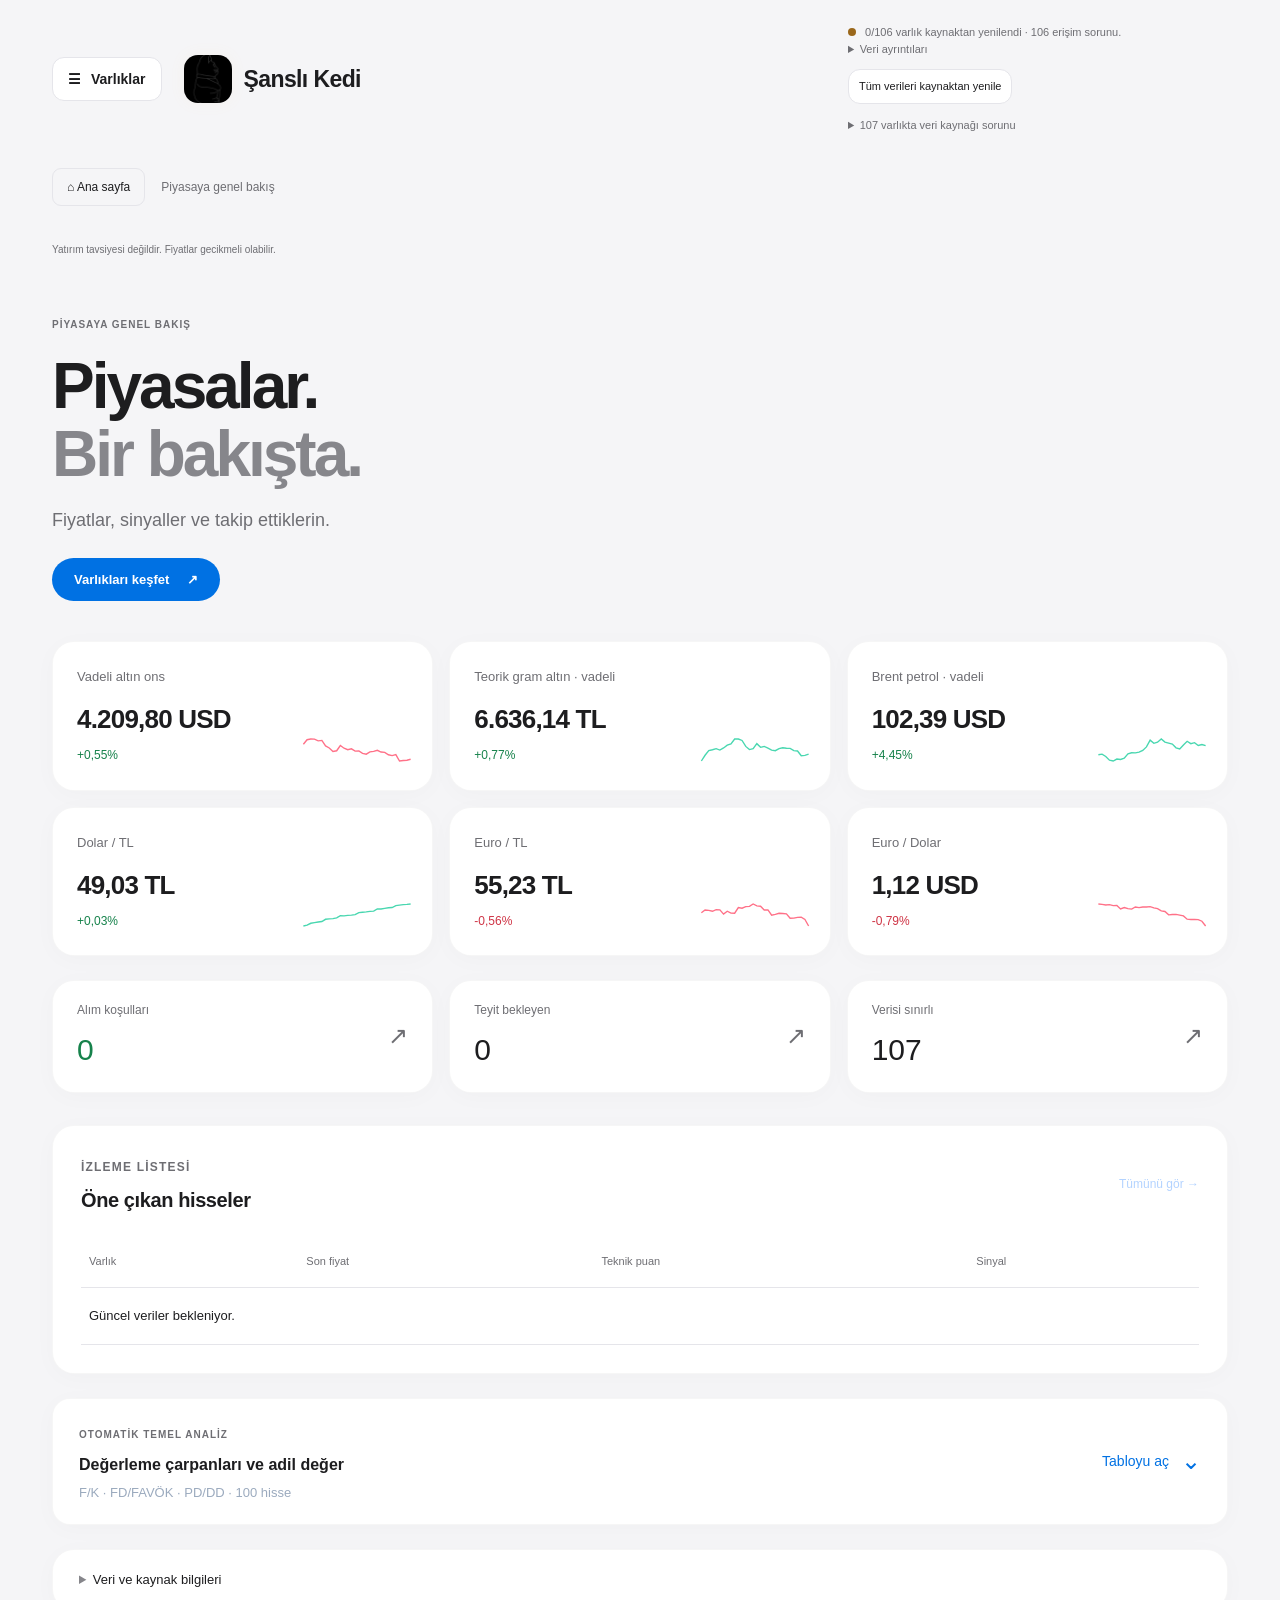
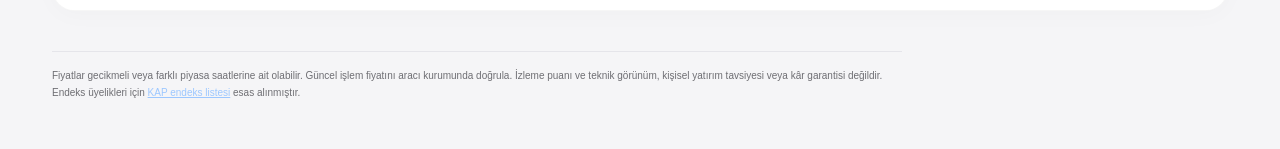
==== commit f4d7419a: "s" ====
--- a/index.html
+++ b/index.html
@@ -1,14 +1,14 @@
-<!doctype html><html lang="tr"><head><meta charset="utf-8"><meta name="viewport" content="width=device-width,initial-scale=1"><meta name="description" content="BIST 100, altın, petrol ve döviz için kaynaklı teknik analiz ve 10.000 TL senaryo hesaplayıcı."><title>Şanslı Kedi | BIST 100 ve Piyasalar</title><link rel="icon" href="assets/lucky-cat.gif"><link rel="stylesheet" href="market.css?v=20261001-unified-bars"></head><body><dialog id="watchlistDrawer" aria-labelledby="drawerTitle"><aside class="sidebar"><div class="drawerHead"><div><span class="eyebrow">ŞANSLI KEDİ</span><h2 id="drawerTitle">Varlıklar</h2></div><button id="closeWatchlist" class="iconButton" aria-label="İzleme listesini kapat">✕</button></div><div class="sideTitle"><span>İZLEME LİSTESİ</span><span id="assetCount">—</span></div><div class="filterRow"><input id="search" type="search" placeholder="Kod veya ad ara" aria-label="Varlık ara"><select id="category" aria-label="Varlık grubu"><option value="all">Tüm gruplar</option><option value="BIST 30">BIST 30</option><option value="BIST 100">BIST 100 · diğer 70</option><option value="Altın">Altın</option><option value="Petrol">Petrol</option><option value="Döviz">Döviz</option></select></div><div id="assetList" class="assetList"></div><div class="sideFoot">Gruplarda hisseler teknik puana göre sıralanır. BIST 30, BIST 100’ün alt kümesidir; diğer 70 hisse ayrı çekmecededir.</div></aside></dialog><div class="shell">
+<!doctype html><html lang="tr"><head><meta charset="utf-8"><meta name="viewport" content="width=device-width,initial-scale=1"><meta name="description" content="BIST 100, altın, petrol ve döviz için kaynaklı teknik analiz ve 10.000 TL senaryo hesaplayıcı."><title>Şanslı Kedi | BIST 100 ve Piyasalar</title><link rel="icon" href="assets/lucky-cat.gif"><link rel="stylesheet" href="market.css?v=20261001-apple"></head><body><dialog id="watchlistDrawer" aria-labelledby="drawerTitle"><aside class="sidebar"><div class="drawerHead"><div><span class="eyebrow">ŞANSLI KEDİ</span><h2 id="drawerTitle">Varlıklar</h2></div><button id="closeWatchlist" class="iconButton" aria-label="İzleme listesini kapat">✕</button></div><div class="sideTitle"><span>İZLEME LİSTESİ</span><span id="assetCount">—</span></div><div class="filterRow"><input id="search" type="search" placeholder="Kod veya ad ara" aria-label="Varlık ara"><select id="category" aria-label="Varlık grubu"><option value="all">Tüm gruplar</option><option value="BIST 30">BIST 30</option><option value="BIST 100">BIST 100 · diğer 70</option><option value="Altın">Altın</option><option value="Petrol">Petrol</option><option value="Döviz">Döviz</option></select></div><div id="assetList" class="assetList"></div><div class="sideFoot">Gruplarda hisseler teknik puana göre sıralanır. BIST 30, BIST 100’ün alt kümesidir; diğer 70 hisse ayrı çekmecededir.</div></aside></dialog><div class="shell">
 <header class="header"><button id="openWatchlist" class="watchlistToggle" aria-haspopup="dialog" aria-controls="watchlistDrawer" aria-expanded="false">☰ <span>Varlıklar</span></button><div class="brandHeading"><a class="brandLogoFrame" href="#anasayfa" aria-label="Şanslı Kedi ana sayfa" style="width:48px;height:48px;overflow:hidden;flex-shrink:0"><img class="brandLogo" src="assets/lucky-cat.gif" width="96" height="96" alt="Hareketli şanslı kedi"></a><div><div class="eyebrow">BIST 100 · ALTIN · PETROL · DÖVİZ</div><h1>Şanslı Kedi</h1><p>Fiyatı, teknik görünümü ve 10.000 TL senaryosunu tek yerde oku.</p></div></div><div id="refreshStatus" class="stamp">Veri yükleniyor…</div></header>
 <nav class="pageNav" aria-label="Sayfa gezintisi"><a href="#anasayfa" class="homeLink">⌂ Ana sayfa</a><span id="routeLabel">Piyasaya genel bakış</span></nav>
 <section class="guide"><div class="guideIcon">i</div><div><strong>Liste nasıl sıralanıyor?</strong><p>Hisseler veri yeterliyse 100 üzerinden teknik izleme puanına göre dizilir. Puan; eğilim, RSI, MACD, hacim ve oynaklığı birlikte değerlendirir. Bu sıralama teknik veriye dayalı karar desteğidir; şirket değerlemesi ve kişisel risk profilini içermez. Eski veya eksik veri olan varlıklar alta alınır.</p></div></section>
-<div class="advice">YATIRIM TAVSİYESİ DEĞİLDİR · Veriler gecikmeli olabilir; işlemden önce güncel fiyatı doğrulayın.</div>
+<div class="advice">Yatırım tavsiyesi değildir. Fiyatlar gecikmeli olabilir.</div>
 <div class="layout">
 <main class="main"><section id="homePage" aria-label="Piyasaya genel bakış"></section><div id="emptyState" class="panel" hidden>Veri yükleniyor…</div><div id="detail"><div class="assetHead"><div><div class="eyebrow" id="assetSector">—</div><h2 id="assetName" tabindex="-1">—</h2><div class="ticker" id="assetTicker">—</div></div><div class="quote"><div class="price" id="lastPrice">—</div><div class="change" id="dailyChange">—</div><div class="date" id="quoteDate">—</div></div></div><div id="dataBanner" class="dataBanner"></div>
 <div class="tabs"><button class="tab active" data-tab="overview">Teknik analiz</button><button class="tab" data-tab="plan">10.000 TL hesabı</button><button class="tab" data-tab="news">Haberler</button><button class="tab" data-tab="research">Neden / Kaynaklar</button></div>
 <section id="overview" class="tabPage active"><div class="metrics six valuationMetrics"><button type="button" class="metric" data-metric="fair" aria-label="Adil değer modeli ayrıntısını aç"><span>Adil değer · tahmin</span><b id="fair">—</b><small id="fairText">Hesaplamak için dokun</small></button><button type="button" class="metric" data-metric="score" aria-label="İzleme puanı ayrıntısını aç"><span>İzleme puanı</span><b id="score">—</b><small id="scoreText">—</small></button><button type="button" class="metric" data-metric="rsi" aria-label="RSI ayrıntısını aç"><span>RSI · 14</span><b id="rsi">—</b><small id="rsiText">—</small></button><button type="button" class="metric" data-metric="sma20" aria-label="20 günlük ortalama ayrıntısını aç"><span>20G ortalama</span><b id="sma20">—</b><small id="sma20Text">—</small></button><button type="button" class="metric" data-metric="sma50" aria-label="50 günlük ortalama ayrıntısını aç"><span>50G ortalama</span><b id="sma50">—</b><small id="sma50Text">—</small></button><button type="button" class="metric" data-metric="macd" aria-label="MACD ayrıntısını aç"><span>MACD</span><b id="macd">—</b><small id="macdText">—</small></button><button type="button" class="metric" data-metric="atr" aria-label="ATR ayrıntısını aç"><span>ATR · 14</span><b id="atr">—</b><small id="atrText">—</small></button></div>
-<div class="gaugeRow"><section class="panel gaugePanel"><h3>Teknikler</h3><p>Göstergelerin neye işaret ettiğinin özeti.</p><div id="technicalGauge" class="gaugeMount"></div></section><section class="panel gaugePanel"><h3>Analist derecelendirmesi</h3><p>Sitenin teknik puan özeti · bağımsız analist raporu değildir.</p><div id="ratingGauge" class="gaugeMount"></div></section></div><div class="panel chartPanel"><div class="panelTop"><div><h3 id="priceChartTitle">Günlük fiyat grafiği</h3><p>Mumlar günlük fiyat hareketini gösterir. Haftalık görünümde günlük veriler haftalık OHLC muma birleştirilir. Yatay bantlar seçili görünümdeki son 20 mumun destek/direnç aralığıdır.</p></div></div><div class="chartToolbar"><div class="rangeButtons intervalButtons" aria-label="Grafik zaman dilimi"><button class="intervalBtn active" data-interval="daily">Günlük</button><button class="intervalBtn" data-interval="weekly">Haftalık</button></div><div class="rangeButtons" aria-label="Grafik aralığı"><button class="rangeBtn" data-range="22">1A</button><button class="rangeBtn active" data-range="66">3A</button><button class="rangeBtn" data-range="132">6A</button><button class="rangeBtn" data-range="255">1Y</button></div><div class="chartLegend" aria-label="Grafik katmanlarını göster veya gizle"><label class="legendToggle"><input type="checkbox" data-layer="up" checked><i class="legendKey candleUp"></i><span>Yükselen gün</span></label><label class="legendToggle"><input type="checkbox" data-layer="down" checked><i class="legendKey candleDown"></i><span>Düşen gün</span></label><label class="legendToggle"><input type="checkbox" data-layer="sma20" checked><i class="legendKey sma20"></i><span>20G ortalama</span></label><label class="legendToggle"><input type="checkbox" data-layer="sma50" checked><i class="legendKey sma50"></i><span>50G ortalama</span></label><label class="legendToggle"><input type="checkbox" data-layer="trendSupport" checked><i class="legendKey trendSupport"></i><span>Yükselen destek</span></label><label class="legendToggle"><input type="checkbox" data-layer="trendResistance" checked><i class="legendKey trendResistance"></i><span>Düşen direnç</span></label><label class="legendToggle"><input type="checkbox" data-layer="levelBand" checked><i class="legendKey levelBand"></i><span>Destek / direnç bandı</span></label></div></div><div id="chartFrame" class="chartFrame"><div id="priceChart" class="chart" role="img" aria-label="Etkileşimli günlük fiyat ve hacim grafiği"></div><div id="chartTooltip" class="chartTooltip" hidden></div></div><div id="chartNote" class="chartNote"></div></div>
-<div class="two"><div class="panel"><h3>Teknik okuma</h3><div id="signal" class="signal">—</div><p id="signalText" class="bodyText">—</p><div class="decisionDetails"><div><h4>Kararın dayanakları</h4><ul id="decisionReasons"></ul></div><div><h4>Ne olursa karar değişir?</h4><p id="decisionChange">—</p></div></div><div id="qualityNote" class="qualityNote">—</div><div id="scoreBreakdown" class="breakdown"></div><div id="levels" class="levelGrid"></div></div><div class="panel"><h3>Momentum ve hacim</h3><div class="indicatorTitle">RSI (14) · 30 aşırı satım / 70 aşırı alım</div><div id="rsiChart" class="miniChart" role="img" aria-label="RSI grafiği"></div><div class="indicatorTitle">Günlük hacim · son 20 gün ortalaması</div><div id="volumeChart" class="volumeChart" role="img" aria-label="Günlük hacim grafiği"></div><p id="volumeText" class="bodyText">—</p><div id="returns" class="returns"></div><div class="info">RSI ve MACD geçmiş fiyatlardan hesaplanır. Fiyatın gelecekteki yönünü tek başlarına göstermezler.</div></div></div><div class="panel"><h3>Bu analizin veri ve kaynak dökümü</h3><div id="analysisSources" class="analysisSources"></div></div><div class="panel"><h3>Teknik verinin ayrıntıları</h3><div id="technicalTable" class="technicalTable"></div><p class="sourceNote">SMA: kapanış ortalaması. EMA: yeni fiyatlara daha fazla ağırlık veren ortalama. MACD: EMA12 − EMA26; sinyal: MACD’nin EMA9’u. ATR: günlük gerçek fiyat aralığının 14 gün ortalaması. Bollinger: SMA20 ± 2 standart sapma.</p></div></section>
+<div class="gaugeRow"><section class="panel gaugePanel"><h3>Teknikler</h3><p>Göstergelerin neye işaret ettiğinin özeti.</p><div id="technicalGauge" class="gaugeMount"></div></section><section class="panel gaugePanel"><h3>Teknik sinyal</h3><p>Sitenin teknik puan özeti · bağımsız analist raporu değildir.</p><div id="ratingGauge" class="gaugeMount"></div></section></div><div class="panel chartPanel"><div class="panelTop"><div><h3 id="priceChartTitle">Günlük fiyat grafiği</h3><p>Mumlar günlük fiyat hareketini gösterir. Haftalık görünümde günlük veriler haftalık OHLC muma birleştirilir. Yatay bantlar seçili görünümdeki son 20 mumun destek/direnç aralığıdır.</p></div></div><div class="chartToolbar"><div class="rangeButtons intervalButtons" aria-label="Grafik zaman dilimi"><button class="intervalBtn active" data-interval="daily">Günlük</button><button class="intervalBtn" data-interval="weekly">Haftalık</button></div><div class="rangeButtons" aria-label="Grafik aralığı"><button class="rangeBtn" data-range="22">1A</button><button class="rangeBtn active" data-range="66">3A</button><button class="rangeBtn" data-range="132">6A</button><button class="rangeBtn" data-range="255">1Y</button></div><details class="appleDisclosure chartLayersDrawer"><summary>Göstergeler</summary><div class="chartLegend" aria-label="Grafik katmanlarını göster veya gizle"><label class="legendToggle"><input type="checkbox" data-layer="up" checked><i class="legendKey candleUp"></i><span>Yükselen gün</span></label><label class="legendToggle"><input type="checkbox" data-layer="down" checked><i class="legendKey candleDown"></i><span>Düşen gün</span></label><label class="legendToggle"><input type="checkbox" data-layer="sma20" checked><i class="legendKey sma20"></i><span>20G ortalama</span></label><label class="legendToggle"><input type="checkbox" data-layer="sma50" checked><i class="legendKey sma50"></i><span>50G ortalama</span></label><label class="legendToggle"><input type="checkbox" data-layer="trendSupport" checked><i class="legendKey trendSupport"></i><span>Yükselen destek</span></label><label class="legendToggle"><input type="checkbox" data-layer="trendResistance" checked><i class="legendKey trendResistance"></i><span>Düşen direnç</span></label><label class="legendToggle"><input type="checkbox" data-layer="levelBand" checked><i class="legendKey levelBand"></i><span>Destek / direnç bandı</span></label></div></details></div><div id="chartFrame" class="chartFrame"><div id="priceChart" class="chart" role="img" aria-label="Etkileşimli günlük fiyat ve hacim grafiği"></div><div id="chartTooltip" class="chartTooltip" hidden></div></div><div id="chartNote" class="chartNote"></div></div>
+<div class="two"><div class="panel"><h3>Teknik okuma</h3><div id="signal" class="signal">—</div><p id="signalText" class="bodyText">—</p><details class="appleDisclosure"><summary>Kararın dayanakları</summary><div class="decisionDetails"><div><h4>Kararın dayanakları</h4><ul id="decisionReasons"></ul></div><div><h4>Ne olursa karar değişir?</h4><p id="decisionChange">—</p></div></div><div id="qualityNote" class="qualityNote">—</div><div id="scoreBreakdown" class="breakdown"></div><div id="levels" class="levelGrid"></div></details></div><div class="panel"><h3>Momentum ve hacim</h3><div class="indicatorTitle">RSI (14) · 30 aşırı satım / 70 aşırı alım</div><div id="rsiChart" class="miniChart" role="img" aria-label="RSI grafiği"></div><div class="indicatorTitle">Günlük hacim · son 20 gün ortalaması</div><div id="volumeChart" class="volumeChart" role="img" aria-label="Günlük hacim grafiği"></div><p id="volumeText" class="bodyText">—</p><div id="returns" class="returns"></div><div class="info">RSI ve MACD geçmiş fiyatlardan hesaplanır. Fiyatın gelecekteki yönünü tek başlarına göstermezler.</div></div></div><details class="panel appleDisclosure"><summary>Bu analizin veri ve kaynak dökümü</summary><div id="analysisSources" class="analysisSources"></div></details><details class="panel appleDisclosure"><summary>Teknik verinin ayrıntıları</summary><div id="technicalTable" class="technicalTable"></div><p class="sourceNote">SMA: kapanış ortalaması. EMA: yeni fiyatlara daha fazla ağırlık veren ortalama. MACD: EMA12 − EMA26; sinyal: MACD’nin EMA9’u. ATR: günlük gerçek fiyat aralığının 14 gün ortalaması. Bollinger: SMA20 ± 2 standart sapma.</p></details></section>
 <section id="plan" class="tabPage"><div class="panel"><h3>Sermaye ve kâr/zarar senaryosu</h3><p class="bodyText">Bu hesap son görülen fiyatı örnek giriş olarak alır. Gerçek alış fiyatı emir anında farklı olabilir. Döviz ve emtiada hesap birim karşılığıdır; vadeli işlem sözleşme büyüklüğü içermez.</p><div class="controlRow"><label>Sermaye (TL)<input id="capital" type="number" min="100" step="100" value="10000"></label><label>Yükseliş senaryosu (%)<input id="upPct" type="number" min="0.1" max="100" step="0.5" value="10"></label><label>Düşüş senaryosu (%)<input id="downPct" type="number" min="0.1" max="100" step="0.5" value="10"></label></div><div class="resultGrid"><div class="resultCard"><span>Örnek miktar</span><b id="maxQty">—</b><small id="spend">—</small></div><div class="resultCard"><span>Yükselişte hesaplanan kâr</span><b class="positive" id="profit">—</b><small id="upValue">—</small></div><div class="resultCard"><span>Düşüşte hesaplanan zarar</span><b class="negative" id="loss">—</b><small id="downValue">—</small></div><div class="resultCard"><span>%1 risk bütçesiyle</span><b id="riskQty">—</b><small id="riskInfo">—</small></div></div><p class="calcCaveat">Kâr ve zarar rakamları fiyat senaryosunun matematiksel sonucudur; tahmin veya getiri garantisi değildir. Komisyon, vergi, alış/satış farkı ve fiyat boşluğu dahil edilmedi.</p></div></section>
 <section id="news" class="tabPage"><div class="panel"><div class="panelTop"><div><h3 id="newsTitle">Seçilen varlığın haberleri</h3><p>KAP şirket bildirimleri tam metin kontrolüyle; medya haberleri erişim durumuna göre ayrı gösterilir.</p></div></div><p id="newsStatus" class="sourceNote"></p><div id="kapNewsList" class="newsList"></div></div><div class="panel"><div class="panelTop"><div><h3>Medya haberleri ve ön okuma</h3><p>Yayıncı, tarih ve bulunan başlık bağlamı. Tam makale erişilebilir değilse bu sınırlama açıkça belirtilir.</p></div></div><div id="newsList" class="newsList"></div><p class="sourceNote">Haber taraması Google News RSS ile sınırlıdır; bütün yayınları ve haberleri kapsadığı iddia edilmez. Haber yorumları teknik puanın yerine geçmez.</p></div></section><section id="research" class="tabPage"><div class="panel"><h3>Bu varlık neden yükselebilir veya düşebilir?</h3><p class="bodyText">Bunlar şirketin iş modeline ve piyasa etkilerine dair izleme tezleridir. Gerçekleşmeleri raporlardan kontrol edilmelidir.</p><div class="two"><div class="thesis thesisUp"><h4>Yükseliş tezi</h4><p id="bullText">—</p></div><div class="thesis thesisDown"><h4>Düşüş riski</h4><p id="bearText">—</p></div></div><div class="checkList"><h4>Hangi kanıta bakmalı?</h4><p id="evidenceText">—</p></div></div><div class="panel"><h3>Kaynaklar ve veri kapsamı</h3><div id="sourceList" class="sourceList"></div><p id="dataLimit" class="sourceNote">—</p></div><div class="panel"><h3>Günlük fiyat kayıtları</h3><p class="bodyText">Grafikte kullanılan tarihsel satırlar. Hacim bilinmiyorsa “—” gösterilir.</p><div id="historyTable" class="historyTable"></div></div></section></div></main></div>
-<footer>Fiyatlar gecikmeli veya farklı piyasa saatlerine ait olabilir. Güncel işlem fiyatını aracı kurumunda doğrula. İzleme puanı ve teknik görünüm, kişisel yatırım tavsiyesi veya kâr garantisi değildir. Endeks üyelikleri için <a href="https://kap.org.tr/tr/Endeksler" target="_blank" rel="noopener noreferrer">KAP endeks listesi</a> esas alınmıştır.</footer></div><dialog id="metricDialog" class="metricDialog" aria-labelledby="metricDialogTitle"><div class="metricDialogHead"><div><span class="eyebrow" id="metricDialogTag">GÖSTERGE AÇIKLAMASI</span><h2 id="metricDialogTitle">Teknik gösterge</h2></div><button type="button" id="closeMetricDialog" class="iconButton" aria-label="Detay penceresini kapat">✕</button></div><div id="metricDialogBody" class="metricDialogBody"></div><p class="metricDialogNote">Bu gösterge tek başına fiyat yönünü veya kârlılığı garanti etmez. Gecikmeli ya da eski veride sonuç yanıltıcı olabilir.</p></dialog><dialog id="marketApiDialog" class="marketApiDialog" aria-labelledby="marketApiTitle"><div class="metricDialogHead"><h2 id="marketApiTitle">Canlı veri bağlantısı</h2><button id="closeMarketApi" type="button" class="iconButton" aria-label="Kapat">✕</button></div><p>Doğrudan kaynak yenilemesi için Cloudflare Worker API’sinin yayımlanmış adresi gerekiyor. Henüz bağlantı kurulmadı.</p><form id="marketApiForm"><label>API adresi<input id="marketApiUrl" type="url" placeholder="https://lucky-cat-market-api.hesap.workers.dev" required></label><button id="saveMarketApi" class="smallBtn" type="submit">Bağlan ve veriyi çek</button><p id="marketApiMessage" role="status"></p></form></dialog><script src="market-data.js"></script><script src="market-universe.js"></script><script src="market-catalog.js"></script><script src="market-news.js"></script><script src="market-live.js"></script><script src="market-config.js?v=20261001-connected"></script><script src="market-refresh.js?v=20261001-unified-bars"></script><script src="valuation.js?v=20261001-unified-bars"></script><script src="home.js?v=20261001-unified-bars"></script><script src="market.js?v=20261001-unified-bars"></script></body></html>
+<footer>Fiyatlar gecikmeli veya farklı piyasa saatlerine ait olabilir. Güncel işlem fiyatını aracı kurumunda doğrula. İzleme puanı ve teknik görünüm, kişisel yatırım tavsiyesi veya kâr garantisi değildir. Endeks üyelikleri için <a href="https://kap.org.tr/tr/Endeksler" target="_blank" rel="noopener noreferrer">KAP endeks listesi</a> esas alınmıştır.</footer></div><dialog id="metricDialog" class="metricDialog" aria-labelledby="metricDialogTitle"><div class="metricDialogHead"><div><span class="eyebrow" id="metricDialogTag">GÖSTERGE AÇIKLAMASI</span><h2 id="metricDialogTitle">Teknik gösterge</h2></div><button type="button" id="closeMetricDialog" class="iconButton" aria-label="Detay penceresini kapat">✕</button></div><div id="metricDialogBody" class="metricDialogBody"></div><p class="metricDialogNote">Bu gösterge tek başına fiyat yönünü veya kârlılığı garanti etmez. Gecikmeli ya da eski veride sonuç yanıltıcı olabilir.</p></dialog><dialog id="marketApiDialog" class="marketApiDialog" aria-labelledby="marketApiTitle"><div class="metricDialogHead"><h2 id="marketApiTitle">Canlı veri bağlantısı</h2><button id="closeMarketApi" type="button" class="iconButton" aria-label="Kapat">✕</button></div><p>Doğrudan kaynak yenilemesi için Cloudflare Worker API’sinin yayımlanmış adresi gerekiyor. Henüz bağlantı kurulmadı.</p><form id="marketApiForm"><label>API adresi<input id="marketApiUrl" type="url" placeholder="https://lucky-cat-market-api.hesap.workers.dev" required></label><button id="saveMarketApi" class="smallBtn" type="submit">Bağlan ve veriyi çek</button><p id="marketApiMessage" role="status"></p></form></dialog><script src="market-data.js"></script><script src="market-universe.js"></script><script src="market-catalog.js"></script><script src="market-news.js"></script><script src="market-live.js"></script><script src="market-config.js?v=20261001-connected"></script><script src="market-refresh.js?v=20261001-apple"></script><script src="valuation.js?v=20261001-apple"></script><script src="home.js?v=20261001-apple"></script><script src="market.js?v=20261001-apple"></script></body></html>
--- a/market.css
+++ b/market.css
@@ -38,3 +38,12 @@
 .historicalValuation{margin:32px 0;padding:28px}.historicalValuation h3{font-size:28px;margin:12px 0}.valuationTableScroll{overflow-x:auto;margin:24px 0}.multiplesTable{width:100%;border-collapse:collapse;min-width:740px}.multiplesTable th{background:#203b5c;padding:14px;text-align:center}.multiplesTable th:first-child{text-align:left}.multiplesTable td{padding:24px 16px;font-size:19px;text-align:center;border-bottom:1px solid #25354b}.multiplesTable tbody tr:nth-child(even){background:#101e2d}.multiplesTable td:first-child{text-align:left}.multiplesTable td a{display:flex;align-items:center;gap:14px;text-decoration:none;color:inherit}.multiplesTable small{display:block;font-size:13px;color:#9baabe;margin-top:5px}.companyCoin{display:grid;place-items:center;flex-shrink:0;width:42px;height:42px;border-radius:50%;background:#276293;color:white;font-size:16px}.unavailable{color:#8090a5}.valuationAvailability{padding:14px 18px;background:#162438;border-left:3px solid #dab669;line-height:1.7}.historicalValuation .sourceNote{line-height:1.7}@media(max-width:640px){.historicalValuation{padding:18px}.historicalValuation h3{font-size:23px}.multiplesTable td{padding:20px 12px}}
 
 .valuationDrawer{padding:0;margin:24px 0;overflow:hidden}.valuationDrawer>summary{display:flex;align-items:center;justify-content:space-between;gap:20px;padding:22px 26px;cursor:pointer;list-style:none}.valuationDrawer>summary::-webkit-details-marker{display:none}.valuationDrawer>summary:focus-visible{outline:2px solid #49d7b0;outline-offset:-4px}.valuationDrawer>summary strong{display:block;font-size:19px;margin:8px 0 6px}.valuationDrawer>summary small{display:block;color:#9baabe;font-size:13px}.valuationDrawerAction{display:flex;align-items:center;gap:12px;color:#a9c9ed;white-space:nowrap;font-size:14px}.valuationChevron{font-size:24px;transition:transform .15s}.valuationDrawer[open] .valuationChevron{transform:rotate(180deg)}.valuationDrawer .whenOpen{display:none}.valuationDrawer[open] .whenClosed{display:none}.valuationDrawer[open] .whenOpen{display:inline}.valuationDrawerBody{padding:0 26px 24px;border-top:1px solid #25354b}.valuationDrawerBody>.valuationTableScroll{max-height:480px;overflow:auto;overscroll-behavior:contain}.valuationDrawer .multiplesTable thead{position:sticky;top:0;z-index:1}@media(max-width:640px){.valuationDrawer{padding:0}.valuationDrawer>summary{padding:18px;gap:12px}.valuationDrawer>summary strong{font-size:16px}.valuationDrawerAction{font-size:12px}.valuationDrawerBody{padding:0 16px 18px}}
+
+/* Şanslı Kedi · minimal light theme */
+:root{color-scheme:light;--bg:#f5f5f7;--surface:#fff;--surface2:#f5f5f7;--line:#e5e5ea;--text:#1d1d1f;--muted:#6e6e73;--green:#16824b;--red:#cf3546;--amber:#9a671b;--blue:#0071e3}
+body{background:var(--bg);font-family:-apple-system,BlinkMacSystemFont,"Helvetica Neue",Arial,sans-serif;-webkit-font-smoothing:antialiased;line-height:1.5}button,input,select{font:inherit}a{color:var(--blue)}.shell{max-width:1240px;padding:24px 32px 48px}.header{align-items:center;border:0;gap:22px;padding:0 0 24px}.brandHeading{gap:12px;flex:1}.brandHeading h1{font-size:23px;font-weight:600;letter-spacing:-.6px}.brandHeading .eyebrow,.brandHeading p{display:none}.brandLogoFrame{background:#efeff2!important;border:0!important;border-radius:14px!important}.brandLogo{filter:brightness(.2)!important}.watchlistToggle,.iconButton,.smallBtn{background:#fff;color:var(--text);border:1px solid var(--line);border-radius:12px;box-shadow:none}.watchlistToggle{padding:10px 15px}.eyebrow{color:var(--muted);font-size:10px;letter-spacing:.1em;font-weight:600}.pageNav{background:transparent;border:0;margin:0 0 26px;padding:10px 0;color:var(--muted);font-size:12px}.pageNav a{color:var(--text)}.stamp{max-width:330px;background:transparent;border:0;color:var(--muted);padding:0;font-size:11px}.stamp .demoTitle{display:none}.stamp small{font-size:10px;color:var(--muted);margin:5px 0}.stamp .smallBtn{margin:8px 0 0}.statusDisclosure summary{cursor:pointer;color:var(--muted)}.advice{background:transparent;border:0;border-radius:0;padding:0;margin:0 0 24px;color:var(--muted);font-size:10px;font-weight:400;letter-spacing:0}.guide{display:none}.layout{display:block}.panel,.metric,.radarCard,.marketTile,.homeStats a{background:#fff;border:1px solid rgba(0,0,0,.035);box-shadow:0 4px 24px rgba(0,0,0,.025);border-radius:22px}.panel{padding:28px;margin-bottom:24px}.panel h3{font-size:20px;letter-spacing:-.4px;font-weight:600}.bodyText,.sourceNote,.panelTop p,.calcCaveat,.date,.metric small{color:var(--muted);font-size:12px;line-height:1.65}.appleHero{padding:30px 0 40px}.appleHero h2{font-size:64px;line-height:1.06;letter-spacing:-3px;font-weight:600;margin:18px 0}.appleHero h2 span{color:#86868b}.appleHero p{font-size:18px;color:var(--muted);margin:18px 0 24px}.primaryLink{background:var(--blue);color:white;border:0;border-radius:99px;padding:12px 22px;text-decoration:none;font-size:13px;cursor:pointer;display:inline-flex;gap:18px;align-items:center}.secondaryLink{color:var(--blue);background:transparent;border:0}.marketTiles{grid-template-columns:repeat(3,minmax(0,1fr));gap:16px;margin-bottom:24px}.marketTile{padding:24px;text-decoration:none;position:relative;overflow:hidden;color:var(--text)}.marketTile span{color:var(--muted);font-size:13px}.marketTile strong{font-size:26px;font-weight:600;letter-spacing:-.8px;margin:12px 0 6px}.marketTile small{font-size:12px}.marketTile .homeSpark{width:110px;height:34px;position:absolute;right:20px;bottom:23px}.homeStats{gap:16px;margin:0 0 32px}.homeStats a{padding:20px 24px;display:flex;justify-content:space-between;align-items:center;color:var(--text)}.homeStats a span{font-size:12px;color:var(--muted)}.homeStats strong{font-size:30px;font-weight:500;margin:6px 0 0}.appleArrow{font-size:24px!important}.homeSectionHead{align-items:center;margin-bottom:20px}.homeSectionHead h3{margin:7px 0 0}.homeSectionHead a{font-size:12px;text-decoration:none}.homeRanking table{font-size:13px}.homeRanking td,.homeRanking th{padding:18px 8px;border-color:var(--line);background:transparent}.homeRanking th{font-size:11px;font-weight:400;color:var(--muted)}.homeRanking td small{display:block;color:var(--muted);font-size:11px;margin-top:4px}.homeRanking .assetOpen{color:var(--text);font-weight:600;text-decoration:none}.statusPill{font-size:10px;font-weight:500;padding:5px 10px;border-radius:99px}.statusPill.isBuy,.signal.buy,.signalBuy{color:var(--green);background:#eaf5ed;border-color:#d5eadc}.statusPill.isSell,.signal.reduce,.signalSell{color:var(--red);background:#fff0f1;border-color:#f7dfe2}.statusPill.isWait,.signal.wait,.signalWait{color:#866720;background:#faf4e7;border-color:#efe5cd}.appleDisclosure{padding:20px 26px}.appleDisclosure>summary{cursor:pointer;font-size:13px;font-weight:500}.assetHead{padding:10px 0 28px;align-items:center}.assetHead h2{font-size:36px;letter-spacing:-1px}.price{font-size:40px;letter-spacing:-1.5px;font-weight:600}.date{font-size:10px}.dataBanner{background:transparent;border:0;padding:0;margin:0 0 24px;color:var(--muted);font-size:10px}.dataBanner.stale{background:#fff5e8;border:0;color:#986d29;padding:12px}.tabs{background:#eaeaec;border:0;border-radius:12px;padding:4px;width:max-content;max-width:100%;gap:3px;margin-bottom:24px}.tab{border:0;border-radius:9px;padding:9px 20px;font-size:12px;color:var(--muted)}.tab.active{background:white;color:var(--text);box-shadow:0 1px 5px #00000012}.metrics.six.valuationMetrics{grid-template-columns:repeat(4,minmax(0,1fr));gap:14px;margin-bottom:24px}.metric{padding:20px;text-align:left;min-height:105px;color:var(--text)}.metric span{font-size:11px}.metric b{font-size:25px;font-weight:500;letter-spacing:-.6px}.metric small{display:none}.metric.metric-positive,.metric.metric-negative,.metric.metric-neutral{background:#fff;border-color:transparent}.metric-positive b{color:var(--green)}.metric-negative b{color:var(--red)}.two,.gaugeRow{gap:24px}.gaugePanel{padding:24px}.gaugePanel>p{display:none}.gaugeMount{max-width:360px;margin:auto}.chartPanel .panelTop p{display:none}.chartToolbar{gap:12px;padding:15px 0}.chartLegend{gap:8px}.legendToggle{background:#f5f5f7;border:0;border-radius:8px;color:var(--muted);padding:7px 9px}.legendToggle input{accent-color:var(--blue)}.rangeBtn,.intervalBtn{background:transparent;border-color:transparent;color:var(--muted);border-radius:8px}.rangeBtn.active,.intervalBtn.active{background:#edf4fd;color:var(--blue);border-color:transparent}.chartFrame{background:#fff;border:0}.chartTooltip{background:#fff;color:var(--text);border:1px solid var(--line);box-shadow:0 8px 30px #00000012}.chartNote{font-size:10px;color:var(--muted);margin-top:16px}.indicatorTitle{color:var(--muted);font-size:11px}.info,.qualityNote{background:#f5f5f7;color:var(--muted);border:0;font-size:11px}.level,.resultCard,.sourceAudit,.checkList,.simpleValueIntro,.metricDialogGrid>div,.valuationResult,.newsCard,.newsInterpretation{background:#f5f5f7;color:var(--text);border-color:var(--line);border-radius:14px}.levelGrid{gap:10px}.level{padding:14px}.breakdown>div,.returns>div{background:#f5f5f7;color:var(--text);border-color:var(--line)}.decisionDetails,.decisionDetails p,.decisionDetails li{color:var(--muted);font-size:12px}.thesisUp{background:#eef6f0;border-color:transparent}.thesisDown{background:#fbefef;border-color:transparent}.thesis p,.checkList p{color:var(--muted)}.sourceList a{background:#f5f5f7;color:var(--blue);border:0}.sidebar{background:#fff;position:static;color:var(--text)}#watchlistDrawer{background:#fff;border:0;box-shadow:15px 0 80px #00000020}.assetGroup{background:transparent;border-color:var(--line)}.assetGroup summary{background:#f5f5f7;color:var(--text)}.assetBtn{color:var(--text);padding:14px 12px}.assetBtn:hover,.assetBtn.active{background:#f2f4f8;border-color:transparent}.assetBtn.signalBuy{background:#f2f8f3}.assetBtn.signalSell{background:#fdf4f4}.assetBtn.signalWait{background:#faf8f2}.filterRow input,.filterRow select,input[type=number],input[type=url],input[type=search],select,.valuationForm input{background:#f5f5f7;color:var(--text);border:1px solid var(--line);padding:12px;border-radius:10px}.sideFoot{color:var(--muted)}.metricDialog,.marketApiDialog{background:#fff;color:var(--text);border:0;border-radius:24px;box-shadow:0 24px 100px #00000025}.metricDialogStatus{background:#f5f5f7;color:var(--text);border-color:var(--line)}.metricDialogBody p,.metricDialogBody small{color:var(--muted)}.metricDialogNote{color:var(--muted);border-color:var(--line)}dialog::backdrop{background:#00000035;backdrop-filter:blur(5px)}.valuationDrawer{padding:0;border-radius:18px}.valuationDrawer>summary{padding:22px 26px}.valuationDrawer>summary strong{font-size:16px}.valuationDrawerAction{color:var(--blue)}.valuationDrawerBody{border-color:var(--line)}.valuationAvailability{background:#f5f5f7;color:var(--muted);border:0;font-size:12px;border-radius:12px}.multiplesTable th{background:#f0f1f4;color:var(--text);font-size:12px}.multiplesTable td{border-color:var(--line);font-size:15px}.multiplesTable tbody tr:nth-child(even){background:#fafafa}.companyCoin{background:#e6eefb;color:#326da4}.historyTable,.technicalTable{border-color:var(--line)}.historyTable th,.technicalTable th{background:#f5f5f7;color:var(--muted)}.historyTable td,.technicalTable td{border-color:var(--line);color:var(--text)}.listHero{padding:24px 0}.listHero h2{font-size:36px;color:var(--text);letter-spacing:-1px}.listHero p{color:var(--muted)}.listAssetCard{background:white;border:0;border-radius:20px;padding:24px;box-shadow:0 4px 24px #00000004}.listAssetCard p,.listAssetCard small{color:var(--muted)}.rankNumber{background:#f5f5f7;color:var(--muted)}footer{font-size:10px;color:var(--muted);margin-top:40px;max-width:850px;line-height:1.7}.sourceErrors{color:var(--muted)}
+@media(max-width:800px){.shell{padding:18px 20px 36px}.header{flex-wrap:wrap;gap:16px}.stamp{max-width:none;flex-basis:100%}.appleHero h2{font-size:50px}.marketTiles{grid-template-columns:repeat(2,minmax(0,1fr))}.metrics.six.valuationMetrics{grid-template-columns:repeat(2,minmax(0,1fr))}.two,.gaugeRow{grid-template-columns:1fr}.assetHead h2{font-size:28px}.price{font-size:32px}.homeRanking{overflow-x:auto}.homeRanking table{min-width:480px}}
+@media(max-width:480px){.shell{padding:16px}.appleHero{padding:20px 0 30px}.appleHero h2{font-size:44px;letter-spacing:-2px}.appleHero p{font-size:15px}.brandHeading h1{font-size:20px}.marketTile{padding:18px}.marketTile strong{font-size:22px}.marketTile .homeSpark{position:static;width:100%;margin-top:14px}.homeStats{grid-template-columns:repeat(3,minmax(0,1fr));gap:8px}.homeStats a{padding:14px 10px}.homeStats a span{font-size:10px}.homeStats strong{font-size:24px}.homeStats .appleArrow{display:none}.panel{padding:20px;border-radius:18px}.valuationDrawer{padding:0}.assetHead{align-items:start}.price{font-size:28px}.quote{max-width:55%}.tabs{width:100%;overflow:auto}.tab{padding:9px 12px;white-space:nowrap}.metrics{gap:10px}.metric{padding:16px}.metric b{font-size:22px}}
+@media(prefers-reduced-motion:reduce){*{scroll-behavior:auto!important;transition:none!important}}
+
+.gaugeScaleWrap,.gaugeDetail,.gaugeReadout{color:var(--muted)}.chartLayersDrawer{padding:0;margin-left:auto}.chartLayersDrawer>summary{padding:8px 12px;border-radius:9px;background:#f5f5f7;cursor:pointer;font-size:12px;color:var(--muted)}.chartLayersDrawer .chartLegend{margin-top:12px;max-width:620px}.decisionDetails{margin-top:18px}.appleDisclosure summary::marker{color:#86868b}.sourceAudit p,.sourceAudit small,.newsMeta,.newsCard p,.newsInterpretation p{color:var(--muted)}.signalStale{background:#f5f5f7;color:var(--muted)}.metricDialogGrid span,.metricDialogGrid b{color:var(--text)}.gaugePanel .gaugeValue{font-size:18px}.assetHead:focus-within{outline:none}.assetHead h2:focus{outline:none}.homeEmpty{background:#fff;color:var(--muted);border-color:var(--line)}.technicalTable table,.historyTable table{color:var(--text)}.chartTooltip b,.chartTooltip span{color:var(--text)}
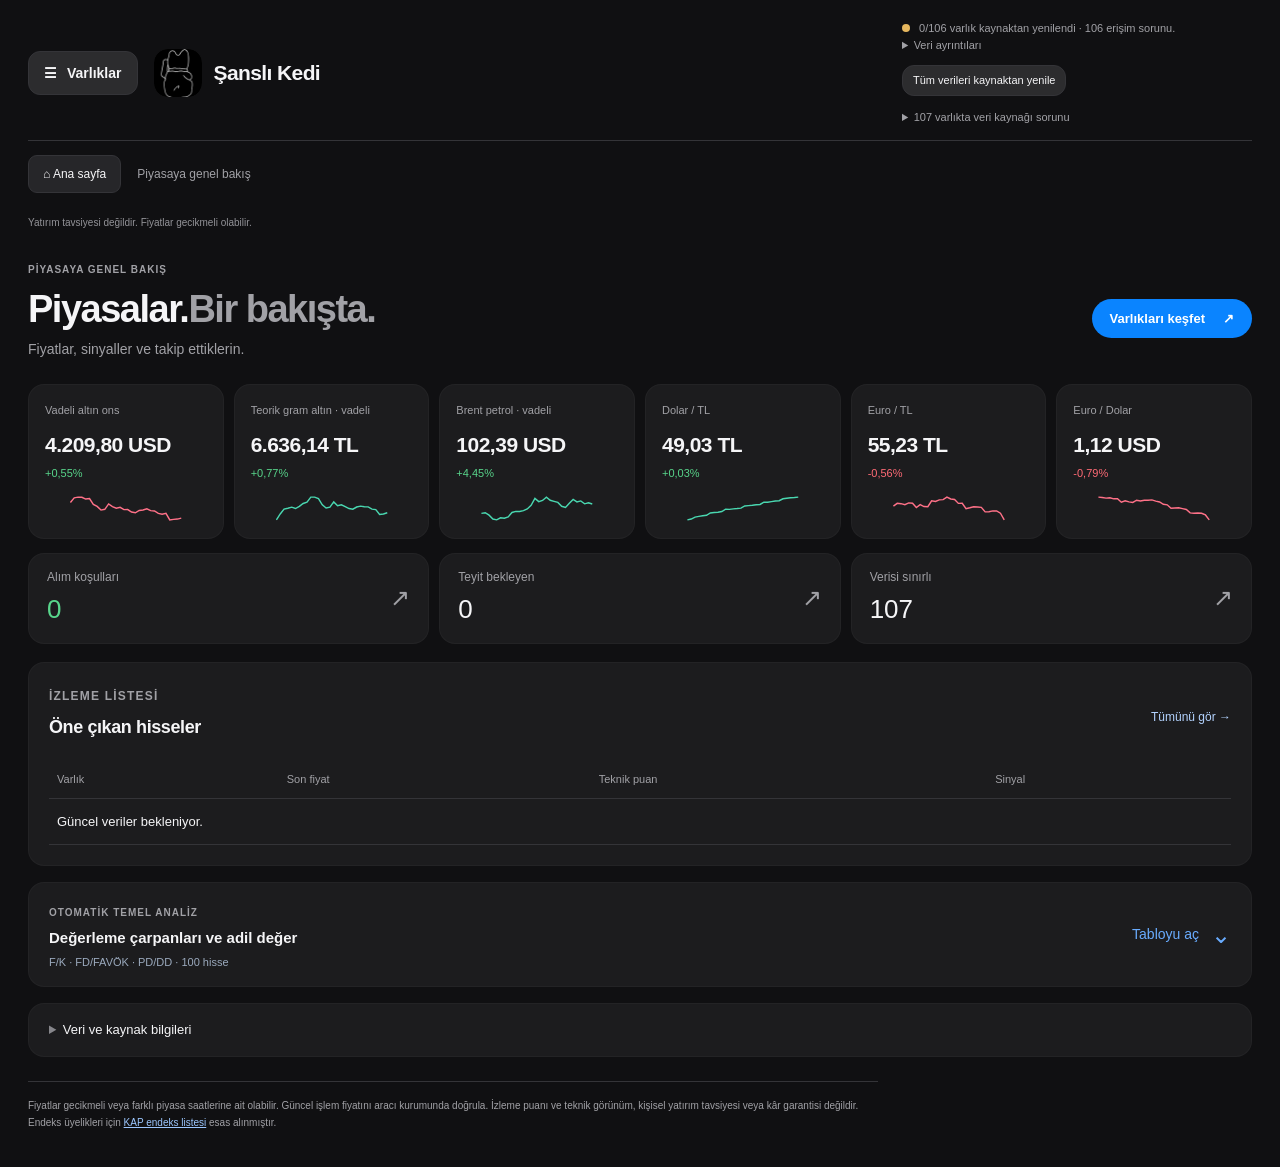
==== commit d04ea27a: "d" ====
--- a/index.html
+++ b/index.html
@@ -1,4 +1,4 @@
-<!doctype html><html lang="tr"><head><meta charset="utf-8"><meta name="viewport" content="width=device-width,initial-scale=1"><meta name="description" content="BIST 100, altın, petrol ve döviz için kaynaklı teknik analiz ve 10.000 TL senaryo hesaplayıcı."><title>Şanslı Kedi | BIST 100 ve Piyasalar</title><link rel="icon" href="assets/lucky-cat.gif"><link rel="stylesheet" href="market.css?v=20261001-apple"></head><body><dialog id="watchlistDrawer" aria-labelledby="drawerTitle"><aside class="sidebar"><div class="drawerHead"><div><span class="eyebrow">ŞANSLI KEDİ</span><h2 id="drawerTitle">Varlıklar</h2></div><button id="closeWatchlist" class="iconButton" aria-label="İzleme listesini kapat">✕</button></div><div class="sideTitle"><span>İZLEME LİSTESİ</span><span id="assetCount">—</span></div><div class="filterRow"><input id="search" type="search" placeholder="Kod veya ad ara" aria-label="Varlık ara"><select id="category" aria-label="Varlık grubu"><option value="all">Tüm gruplar</option><option value="BIST 30">BIST 30</option><option value="BIST 100">BIST 100 · diğer 70</option><option value="Altın">Altın</option><option value="Petrol">Petrol</option><option value="Döviz">Döviz</option></select></div><div id="assetList" class="assetList"></div><div class="sideFoot">Gruplarda hisseler teknik puana göre sıralanır. BIST 30, BIST 100’ün alt kümesidir; diğer 70 hisse ayrı çekmecededir.</div></aside></dialog><div class="shell">
+<!doctype html><html lang="tr"><head><meta charset="utf-8"><meta name="viewport" content="width=device-width,initial-scale=1"><meta name="description" content="BIST 100, altın, petrol ve döviz için kaynaklı teknik analiz ve 10.000 TL senaryo hesaplayıcı."><title>Şanslı Kedi | BIST 100 ve Piyasalar</title><link rel="icon" href="assets/lucky-cat.gif"><link rel="stylesheet" href="market.css?v=20261001-apple-dark-compact"></head><body><dialog id="watchlistDrawer" aria-labelledby="drawerTitle"><aside class="sidebar"><div class="drawerHead"><div><span class="eyebrow">ŞANSLI KEDİ</span><h2 id="drawerTitle">Varlıklar</h2></div><button id="closeWatchlist" class="iconButton" aria-label="İzleme listesini kapat">✕</button></div><div class="sideTitle"><span>İZLEME LİSTESİ</span><span id="assetCount">—</span></div><div class="filterRow"><input id="search" type="search" placeholder="Kod veya ad ara" aria-label="Varlık ara"><select id="category" aria-label="Varlık grubu"><option value="all">Tüm gruplar</option><option value="BIST 30">BIST 30</option><option value="BIST 100">BIST 100 · diğer 70</option><option value="Altın">Altın</option><option value="Petrol">Petrol</option><option value="Döviz">Döviz</option></select></div><div id="assetList" class="assetList"></div><div class="sideFoot">Gruplarda hisseler teknik puana göre sıralanır. BIST 30, BIST 100’ün alt kümesidir; diğer 70 hisse ayrı çekmecededir.</div></aside></dialog><div class="shell">
 <header class="header"><button id="openWatchlist" class="watchlistToggle" aria-haspopup="dialog" aria-controls="watchlistDrawer" aria-expanded="false">☰ <span>Varlıklar</span></button><div class="brandHeading"><a class="brandLogoFrame" href="#anasayfa" aria-label="Şanslı Kedi ana sayfa" style="width:48px;height:48px;overflow:hidden;flex-shrink:0"><img class="brandLogo" src="assets/lucky-cat.gif" width="96" height="96" alt="Hareketli şanslı kedi"></a><div><div class="eyebrow">BIST 100 · ALTIN · PETROL · DÖVİZ</div><h1>Şanslı Kedi</h1><p>Fiyatı, teknik görünümü ve 10.000 TL senaryosunu tek yerde oku.</p></div></div><div id="refreshStatus" class="stamp">Veri yükleniyor…</div></header>
 <nav class="pageNav" aria-label="Sayfa gezintisi"><a href="#anasayfa" class="homeLink">⌂ Ana sayfa</a><span id="routeLabel">Piyasaya genel bakış</span></nav>
 <section class="guide"><div class="guideIcon">i</div><div><strong>Liste nasıl sıralanıyor?</strong><p>Hisseler veri yeterliyse 100 üzerinden teknik izleme puanına göre dizilir. Puan; eğilim, RSI, MACD, hacim ve oynaklığı birlikte değerlendirir. Bu sıralama teknik veriye dayalı karar desteğidir; şirket değerlemesi ve kişisel risk profilini içermez. Eski veya eksik veri olan varlıklar alta alınır.</p></div></section>
@@ -11,4 +11,4 @@
 <div class="two"><div class="panel"><h3>Teknik okuma</h3><div id="signal" class="signal">—</div><p id="signalText" class="bodyText">—</p><details class="appleDisclosure"><summary>Kararın dayanakları</summary><div class="decisionDetails"><div><h4>Kararın dayanakları</h4><ul id="decisionReasons"></ul></div><div><h4>Ne olursa karar değişir?</h4><p id="decisionChange">—</p></div></div><div id="qualityNote" class="qualityNote">—</div><div id="scoreBreakdown" class="breakdown"></div><div id="levels" class="levelGrid"></div></details></div><div class="panel"><h3>Momentum ve hacim</h3><div class="indicatorTitle">RSI (14) · 30 aşırı satım / 70 aşırı alım</div><div id="rsiChart" class="miniChart" role="img" aria-label="RSI grafiği"></div><div class="indicatorTitle">Günlük hacim · son 20 gün ortalaması</div><div id="volumeChart" class="volumeChart" role="img" aria-label="Günlük hacim grafiği"></div><p id="volumeText" class="bodyText">—</p><div id="returns" class="returns"></div><div class="info">RSI ve MACD geçmiş fiyatlardan hesaplanır. Fiyatın gelecekteki yönünü tek başlarına göstermezler.</div></div></div><details class="panel appleDisclosure"><summary>Bu analizin veri ve kaynak dökümü</summary><div id="analysisSources" class="analysisSources"></div></details><details class="panel appleDisclosure"><summary>Teknik verinin ayrıntıları</summary><div id="technicalTable" class="technicalTable"></div><p class="sourceNote">SMA: kapanış ortalaması. EMA: yeni fiyatlara daha fazla ağırlık veren ortalama. MACD: EMA12 − EMA26; sinyal: MACD’nin EMA9’u. ATR: günlük gerçek fiyat aralığının 14 gün ortalaması. Bollinger: SMA20 ± 2 standart sapma.</p></details></section>
 <section id="plan" class="tabPage"><div class="panel"><h3>Sermaye ve kâr/zarar senaryosu</h3><p class="bodyText">Bu hesap son görülen fiyatı örnek giriş olarak alır. Gerçek alış fiyatı emir anında farklı olabilir. Döviz ve emtiada hesap birim karşılığıdır; vadeli işlem sözleşme büyüklüğü içermez.</p><div class="controlRow"><label>Sermaye (TL)<input id="capital" type="number" min="100" step="100" value="10000"></label><label>Yükseliş senaryosu (%)<input id="upPct" type="number" min="0.1" max="100" step="0.5" value="10"></label><label>Düşüş senaryosu (%)<input id="downPct" type="number" min="0.1" max="100" step="0.5" value="10"></label></div><div class="resultGrid"><div class="resultCard"><span>Örnek miktar</span><b id="maxQty">—</b><small id="spend">—</small></div><div class="resultCard"><span>Yükselişte hesaplanan kâr</span><b class="positive" id="profit">—</b><small id="upValue">—</small></div><div class="resultCard"><span>Düşüşte hesaplanan zarar</span><b class="negative" id="loss">—</b><small id="downValue">—</small></div><div class="resultCard"><span>%1 risk bütçesiyle</span><b id="riskQty">—</b><small id="riskInfo">—</small></div></div><p class="calcCaveat">Kâr ve zarar rakamları fiyat senaryosunun matematiksel sonucudur; tahmin veya getiri garantisi değildir. Komisyon, vergi, alış/satış farkı ve fiyat boşluğu dahil edilmedi.</p></div></section>
 <section id="news" class="tabPage"><div class="panel"><div class="panelTop"><div><h3 id="newsTitle">Seçilen varlığın haberleri</h3><p>KAP şirket bildirimleri tam metin kontrolüyle; medya haberleri erişim durumuna göre ayrı gösterilir.</p></div></div><p id="newsStatus" class="sourceNote"></p><div id="kapNewsList" class="newsList"></div></div><div class="panel"><div class="panelTop"><div><h3>Medya haberleri ve ön okuma</h3><p>Yayıncı, tarih ve bulunan başlık bağlamı. Tam makale erişilebilir değilse bu sınırlama açıkça belirtilir.</p></div></div><div id="newsList" class="newsList"></div><p class="sourceNote">Haber taraması Google News RSS ile sınırlıdır; bütün yayınları ve haberleri kapsadığı iddia edilmez. Haber yorumları teknik puanın yerine geçmez.</p></div></section><section id="research" class="tabPage"><div class="panel"><h3>Bu varlık neden yükselebilir veya düşebilir?</h3><p class="bodyText">Bunlar şirketin iş modeline ve piyasa etkilerine dair izleme tezleridir. Gerçekleşmeleri raporlardan kontrol edilmelidir.</p><div class="two"><div class="thesis thesisUp"><h4>Yükseliş tezi</h4><p id="bullText">—</p></div><div class="thesis thesisDown"><h4>Düşüş riski</h4><p id="bearText">—</p></div></div><div class="checkList"><h4>Hangi kanıta bakmalı?</h4><p id="evidenceText">—</p></div></div><div class="panel"><h3>Kaynaklar ve veri kapsamı</h3><div id="sourceList" class="sourceList"></div><p id="dataLimit" class="sourceNote">—</p></div><div class="panel"><h3>Günlük fiyat kayıtları</h3><p class="bodyText">Grafikte kullanılan tarihsel satırlar. Hacim bilinmiyorsa “—” gösterilir.</p><div id="historyTable" class="historyTable"></div></div></section></div></main></div>
-<footer>Fiyatlar gecikmeli veya farklı piyasa saatlerine ait olabilir. Güncel işlem fiyatını aracı kurumunda doğrula. İzleme puanı ve teknik görünüm, kişisel yatırım tavsiyesi veya kâr garantisi değildir. Endeks üyelikleri için <a href="https://kap.org.tr/tr/Endeksler" target="_blank" rel="noopener noreferrer">KAP endeks listesi</a> esas alınmıştır.</footer></div><dialog id="metricDialog" class="metricDialog" aria-labelledby="metricDialogTitle"><div class="metricDialogHead"><div><span class="eyebrow" id="metricDialogTag">GÖSTERGE AÇIKLAMASI</span><h2 id="metricDialogTitle">Teknik gösterge</h2></div><button type="button" id="closeMetricDialog" class="iconButton" aria-label="Detay penceresini kapat">✕</button></div><div id="metricDialogBody" class="metricDialogBody"></div><p class="metricDialogNote">Bu gösterge tek başına fiyat yönünü veya kârlılığı garanti etmez. Gecikmeli ya da eski veride sonuç yanıltıcı olabilir.</p></dialog><dialog id="marketApiDialog" class="marketApiDialog" aria-labelledby="marketApiTitle"><div class="metricDialogHead"><h2 id="marketApiTitle">Canlı veri bağlantısı</h2><button id="closeMarketApi" type="button" class="iconButton" aria-label="Kapat">✕</button></div><p>Doğrudan kaynak yenilemesi için Cloudflare Worker API’sinin yayımlanmış adresi gerekiyor. Henüz bağlantı kurulmadı.</p><form id="marketApiForm"><label>API adresi<input id="marketApiUrl" type="url" placeholder="https://lucky-cat-market-api.hesap.workers.dev" required></label><button id="saveMarketApi" class="smallBtn" type="submit">Bağlan ve veriyi çek</button><p id="marketApiMessage" role="status"></p></form></dialog><script src="market-data.js"></script><script src="market-universe.js"></script><script src="market-catalog.js"></script><script src="market-news.js"></script><script src="market-live.js"></script><script src="market-config.js?v=20261001-connected"></script><script src="market-refresh.js?v=20261001-apple"></script><script src="valuation.js?v=20261001-apple"></script><script src="home.js?v=20261001-apple"></script><script src="market.js?v=20261001-apple"></script></body></html>
+<footer>Fiyatlar gecikmeli veya farklı piyasa saatlerine ait olabilir. Güncel işlem fiyatını aracı kurumunda doğrula. İzleme puanı ve teknik görünüm, kişisel yatırım tavsiyesi veya kâr garantisi değildir. Endeks üyelikleri için <a href="https://kap.org.tr/tr/Endeksler" target="_blank" rel="noopener noreferrer">KAP endeks listesi</a> esas alınmıştır.</footer></div><dialog id="metricDialog" class="metricDialog" aria-labelledby="metricDialogTitle"><div class="metricDialogHead"><div><span class="eyebrow" id="metricDialogTag">GÖSTERGE AÇIKLAMASI</span><h2 id="metricDialogTitle">Teknik gösterge</h2></div><button type="button" id="closeMetricDialog" class="iconButton" aria-label="Detay penceresini kapat">✕</button></div><div id="metricDialogBody" class="metricDialogBody"></div><p class="metricDialogNote">Bu gösterge tek başına fiyat yönünü veya kârlılığı garanti etmez. Gecikmeli ya da eski veride sonuç yanıltıcı olabilir.</p></dialog><dialog id="marketApiDialog" class="marketApiDialog" aria-labelledby="marketApiTitle"><div class="metricDialogHead"><h2 id="marketApiTitle">Canlı veri bağlantısı</h2><button id="closeMarketApi" type="button" class="iconButton" aria-label="Kapat">✕</button></div><p>Doğrudan kaynak yenilemesi için Cloudflare Worker API’sinin yayımlanmış adresi gerekiyor. Henüz bağlantı kurulmadı.</p><form id="marketApiForm"><label>API adresi<input id="marketApiUrl" type="url" placeholder="https://lucky-cat-market-api.hesap.workers.dev" required></label><button id="saveMarketApi" class="smallBtn" type="submit">Bağlan ve veriyi çek</button><p id="marketApiMessage" role="status"></p></form></dialog><script src="market-data.js"></script><script src="market-universe.js"></script><script src="market-catalog.js"></script><script src="market-news.js"></script><script src="market-live.js"></script><script src="market-config.js?v=20261001-connected"></script><script src="market-refresh.js?v=20261001-apple-dark-compact"></script><script src="valuation.js?v=20261001-apple-dark-compact"></script><script src="home.js?v=20261001-apple-dark-compact"></script><script src="market.js?v=20261001-apple-dark-compact"></script></body></html>
--- a/market.css
+++ b/market.css
@@ -47,3 +47,9 @@
 @media(prefers-reduced-motion:reduce){*{scroll-behavior:auto!important;transition:none!important}}
 
 .gaugeScaleWrap,.gaugeDetail,.gaugeReadout{color:var(--muted)}.chartLayersDrawer{padding:0;margin-left:auto}.chartLayersDrawer>summary{padding:8px 12px;border-radius:9px;background:#f5f5f7;cursor:pointer;font-size:12px;color:var(--muted)}.chartLayersDrawer .chartLegend{margin-top:12px;max-width:620px}.decisionDetails{margin-top:18px}.appleDisclosure summary::marker{color:#86868b}.sourceAudit p,.sourceAudit small,.newsMeta,.newsCard p,.newsInterpretation p{color:var(--muted)}.signalStale{background:#f5f5f7;color:var(--muted)}.metricDialogGrid span,.metricDialogGrid b{color:var(--text)}.gaugePanel .gaugeValue{font-size:18px}.assetHead:focus-within{outline:none}.assetHead h2:focus{outline:none}.homeEmpty{background:#fff;color:var(--muted);border-color:var(--line)}.technicalTable table,.historyTable table{color:var(--text)}.chartTooltip b,.chartTooltip span{color:var(--text)}
+
+/* Compact Apple dark */
+:root{color-scheme:dark;--bg:#101012;--surface:#1c1c1e;--surface2:#262629;--line:#343438;--text:#f5f5f7;--muted:#a1a1a6;--green:#58d58b;--red:#ff6b76;--amber:#e6b75e;--blue:#69acff}
+body{background:var(--bg);color:var(--text)}.shell{max-width:1320px;padding:20px 28px 36px}.header{padding-bottom:14px;gap:16px;flex-wrap:nowrap}.brandHeading{flex:1}.brandHeading h1{font-size:21px}.brandLogoFrame{background:#252527!important;border-color:var(--line)!important;box-shadow:none}.brandLogo{filter:none!important}.pageNav{margin-bottom:12px;border-top:1px solid var(--line);padding-top:14px}.stamp{flex:0 1 350px!important;color:var(--muted)}.stamp .smallBtn{font-size:11px;padding:6px 10px}.advice{margin-bottom:14px;font-size:10px;color:#939398}.appleHero{display:grid;grid-template-columns:1fr auto;align-items:center;column-gap:30px;padding:18px 0 24px}.appleHero>.eyebrow{grid-column:1/-1}.appleHero h2{font-size:38px;line-height:1.1;letter-spacing:-1.5px;margin:12px 0 8px}.appleHero h2 br{display:none}.appleHero h2 span{color:#a1a1a6}.appleHero p{font-size:14px;margin:0;color:var(--muted);grid-column:1}.appleHero .primaryLink{grid-column:2;grid-row:2/4}.primaryLink{background:#0a84ff;color:#fff;padding:10px 18px}.panel,.metric,.marketTile,.homeStats a,.listAssetCard,.radarCard{background:var(--surface);color:var(--text);border:1px solid #ffffff08;box-shadow:none;border-radius:16px}.panel{padding:20px;margin-bottom:16px}.panel h3{font-size:18px;margin-bottom:10px}.marketTiles{grid-template-columns:repeat(6,minmax(0,1fr));gap:10px;margin-bottom:14px}.marketTile{padding:16px;min-height:138px}.marketTile span{font-size:11px;color:var(--muted)}.marketTile strong{font-size:21px;margin:9px 0 4px;letter-spacing:-.5px}.marketTile small{font-size:11px}.marketTile .homeSpark{position:static;width:100%;height:27px;margin-top:12px}.homeStats{gap:10px;margin-bottom:18px}.homeStats a{padding:14px 18px}.homeStats strong{font-size:26px;margin:3px 0 0}.homeStats a span{color:var(--muted)}.homeSectionHead{margin-bottom:8px}.homeRanking{margin-top:10px}.homeRanking th{padding:10px 8px}.homeRanking td{padding:13px 8px}.homeRanking td small{margin-top:2px}.homeRanking .assetOpen{color:var(--text)}.watchlistToggle,.smallBtn,.iconButton{background:#2c2c2e;color:var(--text);border-color:var(--line)}.tabs{background:#252527;padding:3px;margin-bottom:16px}.tab{padding:8px 17px}.tab.active{background:#424245;color:var(--text);box-shadow:none}.assetHead{padding:10px 0 20px}.assetHead h2{font-size:30px}.price{font-size:34px}.metrics.six.valuationMetrics{grid-template-columns:repeat(7,minmax(0,1fr));gap:10px;margin-bottom:16px}.metric{min-height:90px;padding:14px}.metric b{font-size:21px;line-height:1.3;margin-top:9px}.metric span{font-size:10px}.metric.metric-positive,.metric.metric-negative,.metric.metric-neutral{background:var(--surface);border-color:#ffffff08}.two,.gaugeRow{gap:16px}.gaugePanel{background:var(--surface);padding:18px;margin-bottom:0}.gaugeRow{margin-bottom:16px}.gaugeMount{height:auto;max-width:260px;margin:0 auto}.gaugeDial{height:auto;padding:0}.gaugeDial svg{height:132px}.gaugeReadout{padding:0;gap:0}.gaugeReadout strong{font-size:15px}.gaugeScaleWrap{margin:10px 0 8px;color:var(--muted)}.gaugeDetail{font-size:10px}.chartPanel{padding:20px}.chartToolbar{padding:10px 0}.chartFrame{background:var(--surface)}.chartLayersDrawer>summary,.legendToggle{background:#2c2c2e;color:var(--muted)}.rangeBtn.active,.intervalBtn.active{background:#153557;color:#8ebeff}.chartTooltip{background:#2c2c2e;color:var(--text);border-color:var(--line)}.chartNote,.dataBanner{font-size:10px;color:#a1a1a6}.dataBanner{margin-bottom:16px}.dataBanner.stale{background:#332b1f;color:#e6b75e}.statusPill.isBuy,.signal.buy,.signalBuy{background:#21352a;color:var(--green);border-color:#32513d}.statusPill.isSell,.signal.reduce,.signalSell{background:#3a2429;color:var(--red);border-color:#563039}.statusPill.isWait,.signal.wait,.signalWait{background:#352f21;color:var(--amber);border-color:#51452d}.info,.qualityNote,.level,.resultCard,.sourceAudit,.checkList,.simpleValueIntro,.metricDialogGrid>div,.valuationResult,.newsCard,.newsInterpretation,.breakdown>div,.returns>div{background:var(--surface2);color:var(--text);border-color:var(--line)}.bodyText,.sourceNote,.panelTop p,.calcCaveat,.date,.newsMeta,.newsCard p,.newsInterpretation p,.metricDialogBody p,.metricDialogBody small,.sourceAudit p,.sourceAudit small{color:var(--muted)}.sourceList a{background:var(--surface2);color:var(--blue)}.thesisUp{background:#203229;border-color:#2d4b38}.thesisDown{background:#35252a;border-color:#503039}.sidebar,#watchlistDrawer{background:var(--surface);color:var(--text)}.assetGroup summary{background:var(--surface2);color:var(--text)}.assetBtn:hover,.assetBtn.active{background:#353538}.assetBtn.signalBuy{background:#203128}.assetBtn.signalSell{background:#342529}.assetBtn.signalWait{background:#302c22}.filterRow input,.filterRow select,input[type=number],input[type=url],input[type=search],select,.valuationForm input{background:var(--surface2);border-color:var(--line);color:var(--text)}.metricDialog,.marketApiDialog{background:var(--surface);color:var(--text);box-shadow:0 24px 100px #0008}.metricDialogStatus{background:var(--surface2);color:var(--text);border-color:var(--line)}.metricDialogGrid span,.metricDialogGrid b{color:var(--text)}.valuationDrawer{padding:0;margin:16px 0}.valuationDrawer>summary{padding:16px 20px}.valuationDrawer>summary strong{font-size:15px;margin:4px 0}.valuationDrawer>summary small{font-size:11px}.valuationAvailability{background:var(--surface2);color:var(--muted)}.multiplesTable th,.historyTable th,.technicalTable th{background:#2c2c2e;color:var(--muted)}.multiplesTable td,.historyTable td,.technicalTable td{border-color:var(--line);color:var(--text)}.multiplesTable tbody tr:nth-child(even){background:#232326}.companyCoin{background:#29405a;color:#bedcff}.appleDisclosure{padding:16px 20px}.appleDisclosure.chartLayersDrawer{padding:0}.companyCoin{width:34px;height:34px;font-size:13px}.listHero{padding:16px 0}.listHero h2{font-size:30px}.listAssetCard{padding:18px}.rankNumber,.homeEmpty,.signalStale{background:var(--surface2);color:var(--muted)}.homeEmpty{border-color:var(--line)}footer{margin-top:24px;font-size:10px}.positive{color:var(--green)!important}.negative{color:var(--red)!important}
+@media(max-width:1050px){.marketTiles{grid-template-columns:repeat(3,minmax(0,1fr))}.metrics.six.valuationMetrics{grid-template-columns:repeat(4,minmax(0,1fr))}.marketTile{min-height:125px}.marketTile .homeSpark{height:22px}.gaugeRow{grid-template-columns:repeat(2,minmax(0,1fr))}}
+@media(max-width:700px){.shell{padding:16px}.header{flex-wrap:wrap}.header .stamp{flex-basis:100%!important}.appleHero h2{font-size:30px}.appleHero{column-gap:12px;padding-top:12px}.appleHero .primaryLink{padding:9px 12px;font-size:11px}.appleHero p{font-size:12px}.marketTiles{grid-template-columns:repeat(2,minmax(0,1fr))}.metrics.six.valuationMetrics{grid-template-columns:repeat(2,minmax(0,1fr))}.homeStats{grid-template-columns:repeat(3,minmax(0,1fr));gap:8px}.homeStats a{padding:12px}.homeStats a span{font-size:10px}.homeStats strong{font-size:23px}.panel{padding:16px}.gaugePanel{padding:12px}.gaugePanel h3{font-size:14px}.gaugeMount{max-width:210px}.gaugeDial svg{height:105px}.gaugeScaleWrap{font-size:8px}.gaugeDetail{font-size:9px}.gaugeReadout strong{font-size:13px}.two{grid-template-columns:1fr}.valuationDrawer{padding:0}.appleDisclosure.chartLayersDrawer{padding:0}.assetHead h2{font-size:26px}.price{font-size:28px}.chartPanel{padding:14px}.homeRanking table{min-width:440px}}
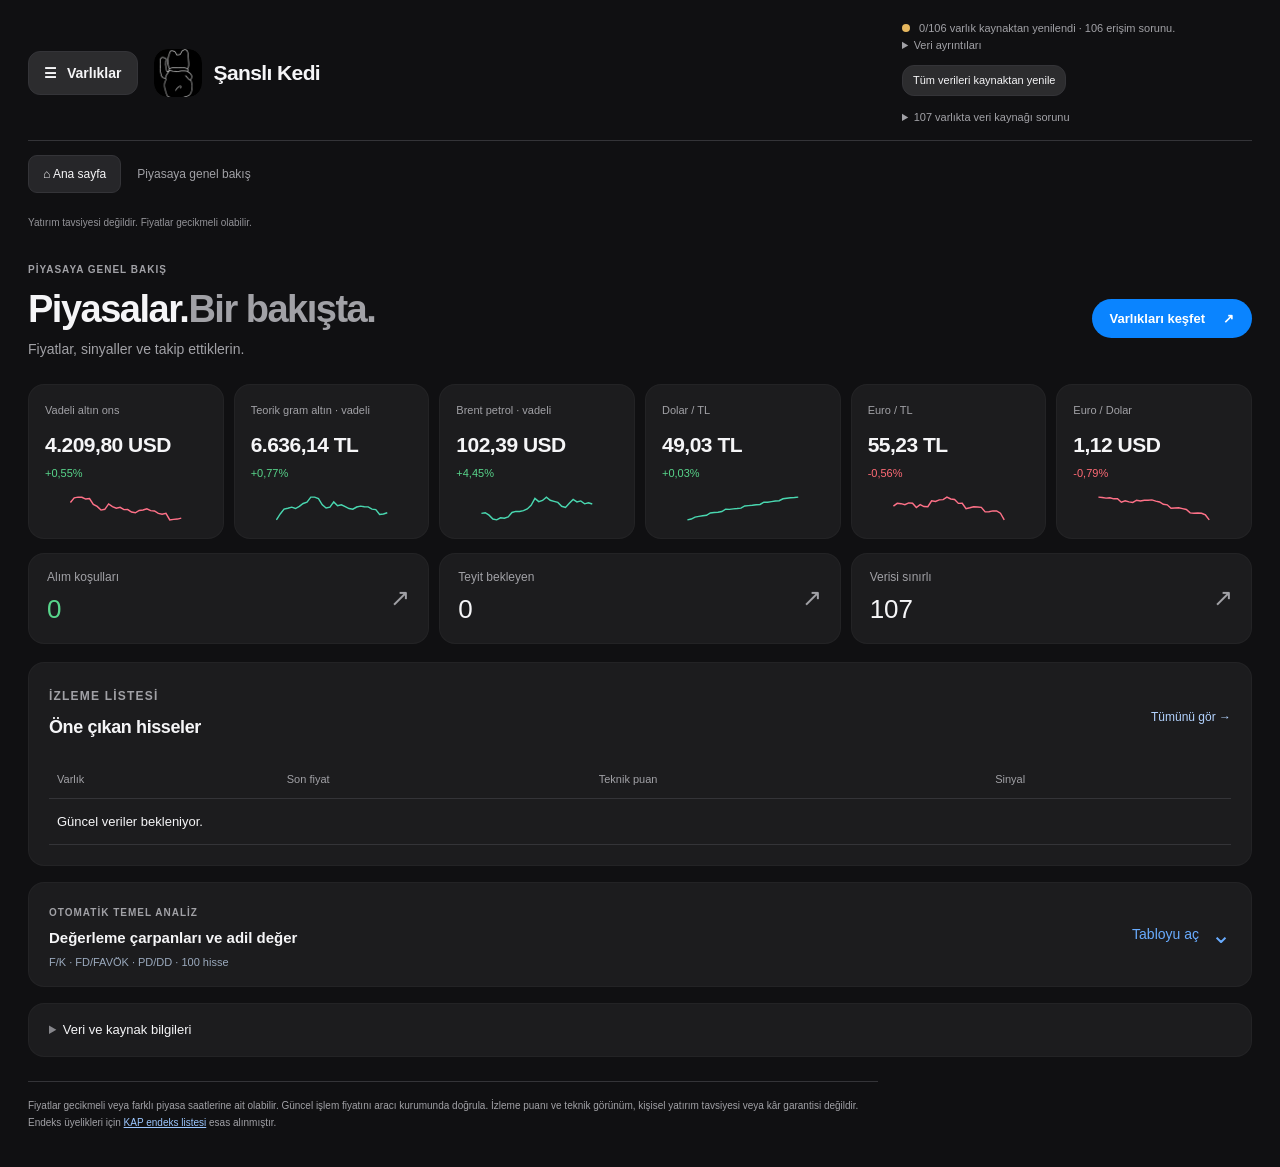
==== commit 02514b81: "h" ====
--- a/index.html
+++ b/index.html
@@ -1,4 +1,4 @@
-<!doctype html><html lang="tr"><head><meta charset="utf-8"><meta name="viewport" content="width=device-width,initial-scale=1"><meta name="description" content="BIST 100, altın, petrol ve döviz için kaynaklı teknik analiz ve 10.000 TL senaryo hesaplayıcı."><title>Şanslı Kedi | BIST 100 ve Piyasalar</title><link rel="icon" href="assets/lucky-cat.gif"><link rel="stylesheet" href="market.css?v=20261001-apple-dark-compact"></head><body><dialog id="watchlistDrawer" aria-labelledby="drawerTitle"><aside class="sidebar"><div class="drawerHead"><div><span class="eyebrow">ŞANSLI KEDİ</span><h2 id="drawerTitle">Varlıklar</h2></div><button id="closeWatchlist" class="iconButton" aria-label="İzleme listesini kapat">✕</button></div><div class="sideTitle"><span>İZLEME LİSTESİ</span><span id="assetCount">—</span></div><div class="filterRow"><input id="search" type="search" placeholder="Kod veya ad ara" aria-label="Varlık ara"><select id="category" aria-label="Varlık grubu"><option value="all">Tüm gruplar</option><option value="BIST 30">BIST 30</option><option value="BIST 100">BIST 100 · diğer 70</option><option value="Altın">Altın</option><option value="Petrol">Petrol</option><option value="Döviz">Döviz</option></select></div><div id="assetList" class="assetList"></div><div class="sideFoot">Gruplarda hisseler teknik puana göre sıralanır. BIST 30, BIST 100’ün alt kümesidir; diğer 70 hisse ayrı çekmecededir.</div></aside></dialog><div class="shell">
+<!doctype html><html lang="tr"><head><meta charset="utf-8"><meta name="viewport" content="width=device-width,initial-scale=1"><meta name="description" content="BIST 100, altın, petrol ve döviz için kaynaklı teknik analiz ve 10.000 TL senaryo hesaplayıcı."><title>Şanslı Kedi | BIST 100 ve Piyasalar</title><link rel="icon" href="assets/lucky-cat.gif"><link rel="stylesheet" href="market.css?v=20261001-auto-membership"></head><body><dialog id="watchlistDrawer" aria-labelledby="drawerTitle"><aside class="sidebar"><div class="drawerHead"><div><span class="eyebrow">ŞANSLI KEDİ</span><h2 id="drawerTitle">Varlıklar</h2></div><button id="closeWatchlist" class="iconButton" aria-label="İzleme listesini kapat">✕</button></div><div class="sideTitle"><span>İZLEME LİSTESİ</span><span id="assetCount">—</span></div><div class="filterRow"><input id="search" type="search" placeholder="Kod veya ad ara" aria-label="Varlık ara"><select id="category" aria-label="Varlık grubu"><option value="all">Tüm gruplar</option><option value="BIST 30">BIST 30</option><option value="BIST 100">BIST 100 · diğer 70</option><option value="Altın">Altın</option><option value="Petrol">Petrol</option><option value="Döviz">Döviz</option></select></div><div id="assetList" class="assetList"></div><div class="sideFoot">Gruplarda hisseler teknik puana göre sıralanır. BIST 30, BIST 100’ün alt kümesidir; diğer 70 hisse ayrı çekmecededir.</div></aside></dialog><div class="shell">
 <header class="header"><button id="openWatchlist" class="watchlistToggle" aria-haspopup="dialog" aria-controls="watchlistDrawer" aria-expanded="false">☰ <span>Varlıklar</span></button><div class="brandHeading"><a class="brandLogoFrame" href="#anasayfa" aria-label="Şanslı Kedi ana sayfa" style="width:48px;height:48px;overflow:hidden;flex-shrink:0"><img class="brandLogo" src="assets/lucky-cat.gif" width="96" height="96" alt="Hareketli şanslı kedi"></a><div><div class="eyebrow">BIST 100 · ALTIN · PETROL · DÖVİZ</div><h1>Şanslı Kedi</h1><p>Fiyatı, teknik görünümü ve 10.000 TL senaryosunu tek yerde oku.</p></div></div><div id="refreshStatus" class="stamp">Veri yükleniyor…</div></header>
 <nav class="pageNav" aria-label="Sayfa gezintisi"><a href="#anasayfa" class="homeLink">⌂ Ana sayfa</a><span id="routeLabel">Piyasaya genel bakış</span></nav>
 <section class="guide"><div class="guideIcon">i</div><div><strong>Liste nasıl sıralanıyor?</strong><p>Hisseler veri yeterliyse 100 üzerinden teknik izleme puanına göre dizilir. Puan; eğilim, RSI, MACD, hacim ve oynaklığı birlikte değerlendirir. Bu sıralama teknik veriye dayalı karar desteğidir; şirket değerlemesi ve kişisel risk profilini içermez. Eski veya eksik veri olan varlıklar alta alınır.</p></div></section>
@@ -11,4 +11,4 @@
 <div class="two"><div class="panel"><h3>Teknik okuma</h3><div id="signal" class="signal">—</div><p id="signalText" class="bodyText">—</p><details class="appleDisclosure"><summary>Kararın dayanakları</summary><div class="decisionDetails"><div><h4>Kararın dayanakları</h4><ul id="decisionReasons"></ul></div><div><h4>Ne olursa karar değişir?</h4><p id="decisionChange">—</p></div></div><div id="qualityNote" class="qualityNote">—</div><div id="scoreBreakdown" class="breakdown"></div><div id="levels" class="levelGrid"></div></details></div><div class="panel"><h3>Momentum ve hacim</h3><div class="indicatorTitle">RSI (14) · 30 aşırı satım / 70 aşırı alım</div><div id="rsiChart" class="miniChart" role="img" aria-label="RSI grafiği"></div><div class="indicatorTitle">Günlük hacim · son 20 gün ortalaması</div><div id="volumeChart" class="volumeChart" role="img" aria-label="Günlük hacim grafiği"></div><p id="volumeText" class="bodyText">—</p><div id="returns" class="returns"></div><div class="info">RSI ve MACD geçmiş fiyatlardan hesaplanır. Fiyatın gelecekteki yönünü tek başlarına göstermezler.</div></div></div><details class="panel appleDisclosure"><summary>Bu analizin veri ve kaynak dökümü</summary><div id="analysisSources" class="analysisSources"></div></details><details class="panel appleDisclosure"><summary>Teknik verinin ayrıntıları</summary><div id="technicalTable" class="technicalTable"></div><p class="sourceNote">SMA: kapanış ortalaması. EMA: yeni fiyatlara daha fazla ağırlık veren ortalama. MACD: EMA12 − EMA26; sinyal: MACD’nin EMA9’u. ATR: günlük gerçek fiyat aralığının 14 gün ortalaması. Bollinger: SMA20 ± 2 standart sapma.</p></details></section>
 <section id="plan" class="tabPage"><div class="panel"><h3>Sermaye ve kâr/zarar senaryosu</h3><p class="bodyText">Bu hesap son görülen fiyatı örnek giriş olarak alır. Gerçek alış fiyatı emir anında farklı olabilir. Döviz ve emtiada hesap birim karşılığıdır; vadeli işlem sözleşme büyüklüğü içermez.</p><div class="controlRow"><label>Sermaye (TL)<input id="capital" type="number" min="100" step="100" value="10000"></label><label>Yükseliş senaryosu (%)<input id="upPct" type="number" min="0.1" max="100" step="0.5" value="10"></label><label>Düşüş senaryosu (%)<input id="downPct" type="number" min="0.1" max="100" step="0.5" value="10"></label></div><div class="resultGrid"><div class="resultCard"><span>Örnek miktar</span><b id="maxQty">—</b><small id="spend">—</small></div><div class="resultCard"><span>Yükselişte hesaplanan kâr</span><b class="positive" id="profit">—</b><small id="upValue">—</small></div><div class="resultCard"><span>Düşüşte hesaplanan zarar</span><b class="negative" id="loss">—</b><small id="downValue">—</small></div><div class="resultCard"><span>%1 risk bütçesiyle</span><b id="riskQty">—</b><small id="riskInfo">—</small></div></div><p class="calcCaveat">Kâr ve zarar rakamları fiyat senaryosunun matematiksel sonucudur; tahmin veya getiri garantisi değildir. Komisyon, vergi, alış/satış farkı ve fiyat boşluğu dahil edilmedi.</p></div></section>
 <section id="news" class="tabPage"><div class="panel"><div class="panelTop"><div><h3 id="newsTitle">Seçilen varlığın haberleri</h3><p>KAP şirket bildirimleri tam metin kontrolüyle; medya haberleri erişim durumuna göre ayrı gösterilir.</p></div></div><p id="newsStatus" class="sourceNote"></p><div id="kapNewsList" class="newsList"></div></div><div class="panel"><div class="panelTop"><div><h3>Medya haberleri ve ön okuma</h3><p>Yayıncı, tarih ve bulunan başlık bağlamı. Tam makale erişilebilir değilse bu sınırlama açıkça belirtilir.</p></div></div><div id="newsList" class="newsList"></div><p class="sourceNote">Haber taraması Google News RSS ile sınırlıdır; bütün yayınları ve haberleri kapsadığı iddia edilmez. Haber yorumları teknik puanın yerine geçmez.</p></div></section><section id="research" class="tabPage"><div class="panel"><h3>Bu varlık neden yükselebilir veya düşebilir?</h3><p class="bodyText">Bunlar şirketin iş modeline ve piyasa etkilerine dair izleme tezleridir. Gerçekleşmeleri raporlardan kontrol edilmelidir.</p><div class="two"><div class="thesis thesisUp"><h4>Yükseliş tezi</h4><p id="bullText">—</p></div><div class="thesis thesisDown"><h4>Düşüş riski</h4><p id="bearText">—</p></div></div><div class="checkList"><h4>Hangi kanıta bakmalı?</h4><p id="evidenceText">—</p></div></div><div class="panel"><h3>Kaynaklar ve veri kapsamı</h3><div id="sourceList" class="sourceList"></div><p id="dataLimit" class="sourceNote">—</p></div><div class="panel"><h3>Günlük fiyat kayıtları</h3><p class="bodyText">Grafikte kullanılan tarihsel satırlar. Hacim bilinmiyorsa “—” gösterilir.</p><div id="historyTable" class="historyTable"></div></div></section></div></main></div>
-<footer>Fiyatlar gecikmeli veya farklı piyasa saatlerine ait olabilir. Güncel işlem fiyatını aracı kurumunda doğrula. İzleme puanı ve teknik görünüm, kişisel yatırım tavsiyesi veya kâr garantisi değildir. Endeks üyelikleri için <a href="https://kap.org.tr/tr/Endeksler" target="_blank" rel="noopener noreferrer">KAP endeks listesi</a> esas alınmıştır.</footer></div><dialog id="metricDialog" class="metricDialog" aria-labelledby="metricDialogTitle"><div class="metricDialogHead"><div><span class="eyebrow" id="metricDialogTag">GÖSTERGE AÇIKLAMASI</span><h2 id="metricDialogTitle">Teknik gösterge</h2></div><button type="button" id="closeMetricDialog" class="iconButton" aria-label="Detay penceresini kapat">✕</button></div><div id="metricDialogBody" class="metricDialogBody"></div><p class="metricDialogNote">Bu gösterge tek başına fiyat yönünü veya kârlılığı garanti etmez. Gecikmeli ya da eski veride sonuç yanıltıcı olabilir.</p></dialog><dialog id="marketApiDialog" class="marketApiDialog" aria-labelledby="marketApiTitle"><div class="metricDialogHead"><h2 id="marketApiTitle">Canlı veri bağlantısı</h2><button id="closeMarketApi" type="button" class="iconButton" aria-label="Kapat">✕</button></div><p>Doğrudan kaynak yenilemesi için Cloudflare Worker API’sinin yayımlanmış adresi gerekiyor. Henüz bağlantı kurulmadı.</p><form id="marketApiForm"><label>API adresi<input id="marketApiUrl" type="url" placeholder="https://lucky-cat-market-api.hesap.workers.dev" required></label><button id="saveMarketApi" class="smallBtn" type="submit">Bağlan ve veriyi çek</button><p id="marketApiMessage" role="status"></p></form></dialog><script src="market-data.js"></script><script src="market-universe.js"></script><script src="market-catalog.js"></script><script src="market-news.js"></script><script src="market-live.js"></script><script src="market-config.js?v=20261001-connected"></script><script src="market-refresh.js?v=20261001-apple-dark-compact"></script><script src="valuation.js?v=20261001-apple-dark-compact"></script><script src="home.js?v=20261001-apple-dark-compact"></script><script src="market.js?v=20261001-apple-dark-compact"></script></body></html>
+<footer>Fiyatlar gecikmeli veya farklı piyasa saatlerine ait olabilir. Güncel işlem fiyatını aracı kurumunda doğrula. İzleme puanı ve teknik görünüm, kişisel yatırım tavsiyesi veya kâr garantisi değildir. Endeks üyelikleri için <a href="https://kap.org.tr/tr/Endeksler" target="_blank" rel="noopener noreferrer">KAP endeks listesi</a> esas alınmıştır.</footer></div><dialog id="metricDialog" class="metricDialog" aria-labelledby="metricDialogTitle"><div class="metricDialogHead"><div><span class="eyebrow" id="metricDialogTag">GÖSTERGE AÇIKLAMASI</span><h2 id="metricDialogTitle">Teknik gösterge</h2></div><button type="button" id="closeMetricDialog" class="iconButton" aria-label="Detay penceresini kapat">✕</button></div><div id="metricDialogBody" class="metricDialogBody"></div><p class="metricDialogNote">Bu gösterge tek başına fiyat yönünü veya kârlılığı garanti etmez. Gecikmeli ya da eski veride sonuç yanıltıcı olabilir.</p></dialog><dialog id="marketApiDialog" class="marketApiDialog" aria-labelledby="marketApiTitle"><div class="metricDialogHead"><h2 id="marketApiTitle">Canlı veri bağlantısı</h2><button id="closeMarketApi" type="button" class="iconButton" aria-label="Kapat">✕</button></div><p>Doğrudan kaynak yenilemesi için Cloudflare Worker API’sinin yayımlanmış adresi gerekiyor. Henüz bağlantı kurulmadı.</p><form id="marketApiForm"><label>API adresi<input id="marketApiUrl" type="url" placeholder="https://lucky-cat-market-api.hesap.workers.dev" required></label><button id="saveMarketApi" class="smallBtn" type="submit">Bağlan ve veriyi çek</button><p id="marketApiMessage" role="status"></p></form></dialog><script src="market-data.js"></script><script src="market-universe.js"></script><script src="market-catalog.js"></script><script src="market-news.js"></script><script src="market-live.js"></script><script src="market-config.js?v=20261001-connected"></script><script src="market-refresh.js?v=20261001-auto-membership"></script><script src="valuation.js?v=20261001-auto-membership"></script><script src="home.js?v=20261001-auto-membership"></script><script src="market.js?v=20261001-auto-membership"></script></body></html>
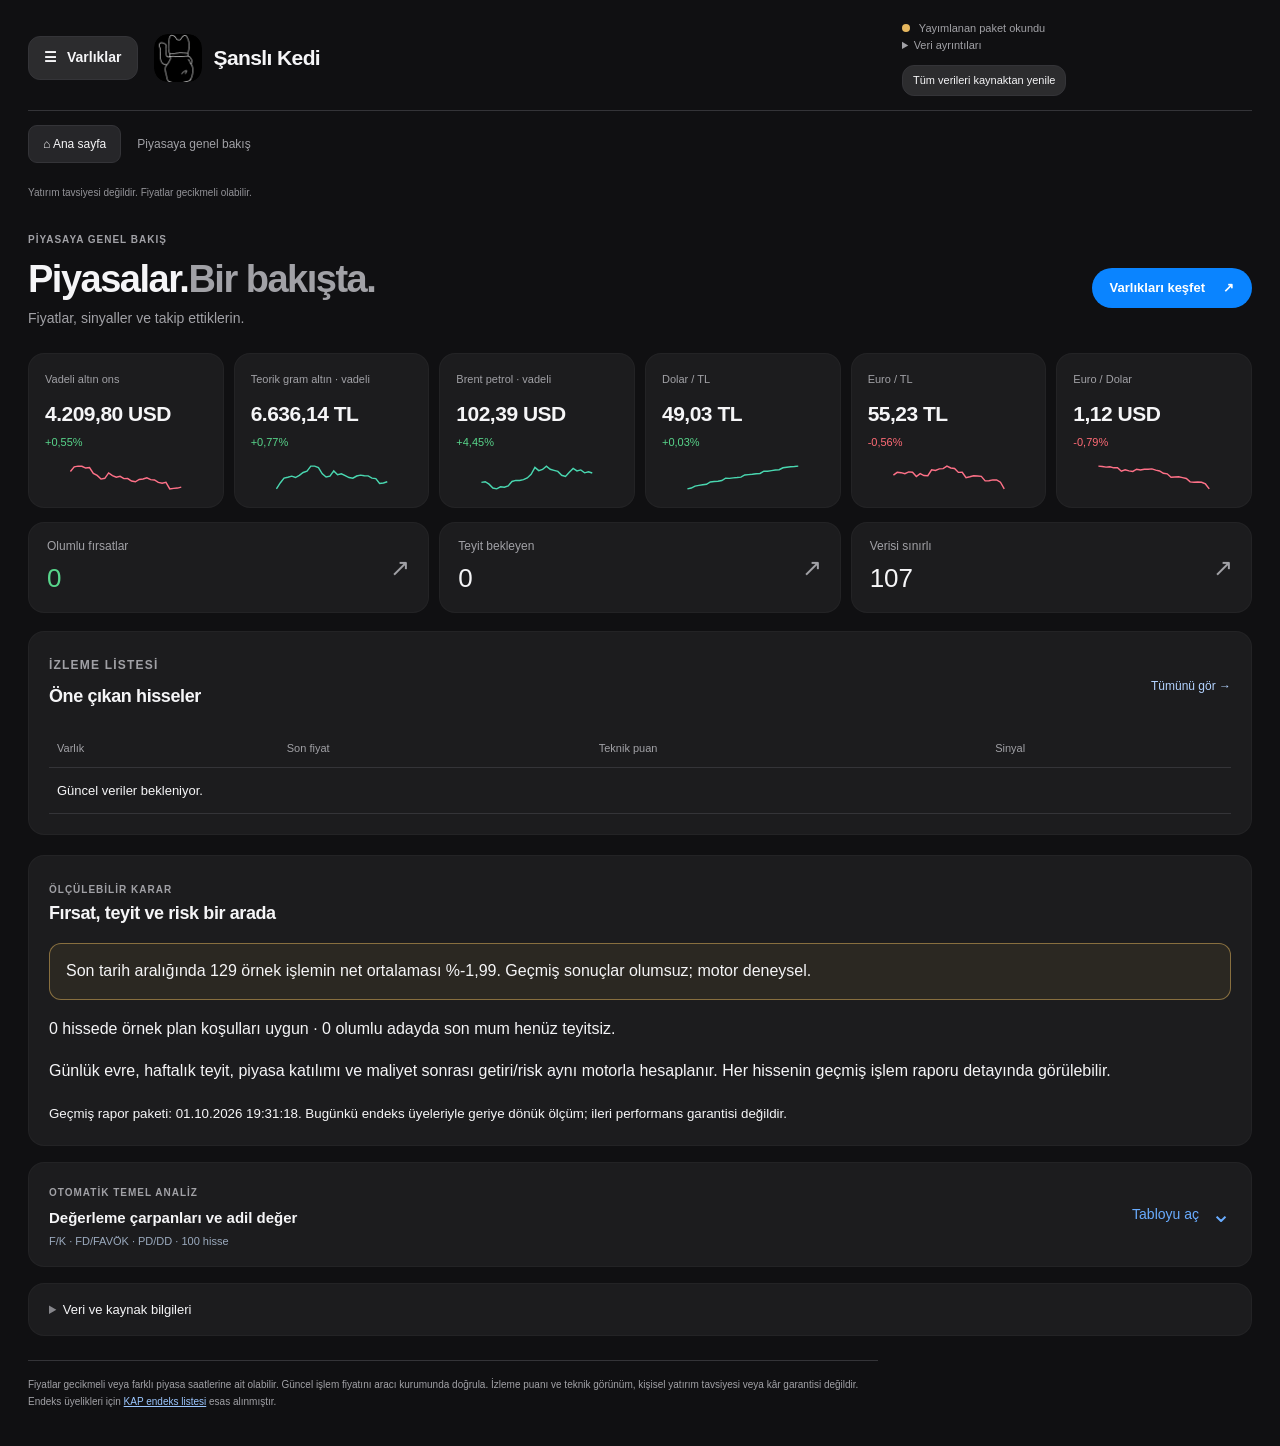
==== commit 97b8f2ab: "s" ====
--- a/index.html
+++ b/index.html
@@ -1,14 +1,14 @@
-<!doctype html><html lang="tr"><head><meta charset="utf-8"><meta name="viewport" content="width=device-width,initial-scale=1"><meta name="description" content="BIST 100, altın, petrol ve döviz için kaynaklı teknik analiz ve 10.000 TL senaryo hesaplayıcı."><title>Şanslı Kedi | BIST 100 ve Piyasalar</title><link rel="icon" href="assets/lucky-cat.gif"><link rel="stylesheet" href="market.css?v=20261001-auto-membership"></head><body><dialog id="watchlistDrawer" aria-labelledby="drawerTitle"><aside class="sidebar"><div class="drawerHead"><div><span class="eyebrow">ŞANSLI KEDİ</span><h2 id="drawerTitle">Varlıklar</h2></div><button id="closeWatchlist" class="iconButton" aria-label="İzleme listesini kapat">✕</button></div><div class="sideTitle"><span>İZLEME LİSTESİ</span><span id="assetCount">—</span></div><div class="filterRow"><input id="search" type="search" placeholder="Kod veya ad ara" aria-label="Varlık ara"><select id="category" aria-label="Varlık grubu"><option value="all">Tüm gruplar</option><option value="BIST 30">BIST 30</option><option value="BIST 100">BIST 100 · diğer 70</option><option value="Altın">Altın</option><option value="Petrol">Petrol</option><option value="Döviz">Döviz</option></select></div><div id="assetList" class="assetList"></div><div class="sideFoot">Gruplarda hisseler teknik puana göre sıralanır. BIST 30, BIST 100’ün alt kümesidir; diğer 70 hisse ayrı çekmecededir.</div></aside></dialog><div class="shell">
+<!doctype html><html lang="tr"><head><meta charset="utf-8"><meta name="viewport" content="width=device-width,initial-scale=1"><meta name="description" content="BIST 100, altın, petrol ve döviz için kaynaklı teknik analiz ve 10.000 TL senaryo hesaplayıcı."><title>Şanslı Kedi | BIST 100 ve Piyasalar</title><link rel="icon" href="assets/lucky-cat.gif"><link rel="stylesheet" href="market.css?v=engine-3"></head><body><dialog id="watchlistDrawer" aria-labelledby="drawerTitle"><aside class="sidebar"><div class="drawerHead"><div><span class="eyebrow">ŞANSLI KEDİ</span><h2 id="drawerTitle">Varlıklar</h2></div><button id="closeWatchlist" class="iconButton" aria-label="İzleme listesini kapat">✕</button></div><div class="sideTitle"><span>İZLEME LİSTESİ</span><span id="assetCount">—</span></div><div class="filterRow"><input id="search" type="search" placeholder="Kod veya ad ara" aria-label="Varlık ara"><select id="category" aria-label="Varlık grubu"><option value="all">Tüm gruplar</option><option value="BIST 30">BIST 30</option><option value="BIST 100">BIST 100 · diğer 70</option><option value="Altın">Altın</option><option value="Petrol">Petrol</option><option value="Döviz">Döviz</option></select></div><div id="assetList" class="assetList"></div><div class="sideFoot">Gruplarda hisseler teknik puana göre sıralanır. BIST 30, BIST 100’ün alt kümesidir; diğer 70 hisse ayrı çekmecededir.</div></aside></dialog><div class="shell">
 <header class="header"><button id="openWatchlist" class="watchlistToggle" aria-haspopup="dialog" aria-controls="watchlistDrawer" aria-expanded="false">☰ <span>Varlıklar</span></button><div class="brandHeading"><a class="brandLogoFrame" href="#anasayfa" aria-label="Şanslı Kedi ana sayfa" style="width:48px;height:48px;overflow:hidden;flex-shrink:0"><img class="brandLogo" src="assets/lucky-cat.gif" width="96" height="96" alt="Hareketli şanslı kedi"></a><div><div class="eyebrow">BIST 100 · ALTIN · PETROL · DÖVİZ</div><h1>Şanslı Kedi</h1><p>Fiyatı, teknik görünümü ve 10.000 TL senaryosunu tek yerde oku.</p></div></div><div id="refreshStatus" class="stamp">Veri yükleniyor…</div></header>
 <nav class="pageNav" aria-label="Sayfa gezintisi"><a href="#anasayfa" class="homeLink">⌂ Ana sayfa</a><span id="routeLabel">Piyasaya genel bakış</span></nav>
-<section class="guide"><div class="guideIcon">i</div><div><strong>Liste nasıl sıralanıyor?</strong><p>Hisseler veri yeterliyse 100 üzerinden teknik izleme puanına göre dizilir. Puan; eğilim, RSI, MACD, hacim ve oynaklığı birlikte değerlendirir. Bu sıralama teknik veriye dayalı karar desteğidir; şirket değerlemesi ve kişisel risk profilini içermez. Eski veya eksik veri olan varlıklar alta alınır.</p></div></section>
+<section class="guide"><div class="guideIcon">i</div><div><strong>Liste nasıl sıralanıyor?</strong><p>Hisseler veri yeterliyse 100 üzerinden teknik izleme puanına göre dizilir. Puan; eğilim, momentum, fiyat yapısı, hacim, emsale göre güç ve piyasa katılımını birlikte değerlendirir. Bu sıralama teknik veriye dayalı karar desteğidir; şirket değerlemesi ve kişisel risk profilini içermez. Eski veya eksik veri olan varlıklar alta alınır.</p></div></section>
 <div class="advice">Yatırım tavsiyesi değildir. Fiyatlar gecikmeli olabilir.</div>
 <div class="layout">
 <main class="main"><section id="homePage" aria-label="Piyasaya genel bakış"></section><div id="emptyState" class="panel" hidden>Veri yükleniyor…</div><div id="detail"><div class="assetHead"><div><div class="eyebrow" id="assetSector">—</div><h2 id="assetName" tabindex="-1">—</h2><div class="ticker" id="assetTicker">—</div></div><div class="quote"><div class="price" id="lastPrice">—</div><div class="change" id="dailyChange">—</div><div class="date" id="quoteDate">—</div></div></div><div id="dataBanner" class="dataBanner"></div>
-<div class="tabs"><button class="tab active" data-tab="overview">Teknik analiz</button><button class="tab" data-tab="plan">10.000 TL hesabı</button><button class="tab" data-tab="news">Haberler</button><button class="tab" data-tab="research">Neden / Kaynaklar</button></div>
+<div class="tabs"><button class="tab active" data-tab="overview">Teknik analiz</button><button class="tab" data-tab="plan">İşlem planı</button><button class="tab" data-tab="news">Haberler</button><button class="tab" data-tab="research">Neden / Kaynaklar</button></div>
 <section id="overview" class="tabPage active"><div class="metrics six valuationMetrics"><button type="button" class="metric" data-metric="fair" aria-label="Adil değer modeli ayrıntısını aç"><span>Adil değer · tahmin</span><b id="fair">—</b><small id="fairText">Hesaplamak için dokun</small></button><button type="button" class="metric" data-metric="score" aria-label="İzleme puanı ayrıntısını aç"><span>İzleme puanı</span><b id="score">—</b><small id="scoreText">—</small></button><button type="button" class="metric" data-metric="rsi" aria-label="RSI ayrıntısını aç"><span>RSI · 14</span><b id="rsi">—</b><small id="rsiText">—</small></button><button type="button" class="metric" data-metric="sma20" aria-label="20 günlük ortalama ayrıntısını aç"><span>20G ortalama</span><b id="sma20">—</b><small id="sma20Text">—</small></button><button type="button" class="metric" data-metric="sma50" aria-label="50 günlük ortalama ayrıntısını aç"><span>50G ortalama</span><b id="sma50">—</b><small id="sma50Text">—</small></button><button type="button" class="metric" data-metric="macd" aria-label="MACD ayrıntısını aç"><span>MACD</span><b id="macd">—</b><small id="macdText">—</small></button><button type="button" class="metric" data-metric="atr" aria-label="ATR ayrıntısını aç"><span>ATR · 14</span><b id="atr">—</b><small id="atrText">—</small></button></div>
-<div class="gaugeRow"><section class="panel gaugePanel"><h3>Teknikler</h3><p>Göstergelerin neye işaret ettiğinin özeti.</p><div id="technicalGauge" class="gaugeMount"></div></section><section class="panel gaugePanel"><h3>Teknik sinyal</h3><p>Sitenin teknik puan özeti · bağımsız analist raporu değildir.</p><div id="ratingGauge" class="gaugeMount"></div></section></div><div class="panel chartPanel"><div class="panelTop"><div><h3 id="priceChartTitle">Günlük fiyat grafiği</h3><p>Mumlar günlük fiyat hareketini gösterir. Haftalık görünümde günlük veriler haftalık OHLC muma birleştirilir. Yatay bantlar seçili görünümdeki son 20 mumun destek/direnç aralığıdır.</p></div></div><div class="chartToolbar"><div class="rangeButtons intervalButtons" aria-label="Grafik zaman dilimi"><button class="intervalBtn active" data-interval="daily">Günlük</button><button class="intervalBtn" data-interval="weekly">Haftalık</button></div><div class="rangeButtons" aria-label="Grafik aralığı"><button class="rangeBtn" data-range="22">1A</button><button class="rangeBtn active" data-range="66">3A</button><button class="rangeBtn" data-range="132">6A</button><button class="rangeBtn" data-range="255">1Y</button></div><details class="appleDisclosure chartLayersDrawer"><summary>Göstergeler</summary><div class="chartLegend" aria-label="Grafik katmanlarını göster veya gizle"><label class="legendToggle"><input type="checkbox" data-layer="up" checked><i class="legendKey candleUp"></i><span>Yükselen gün</span></label><label class="legendToggle"><input type="checkbox" data-layer="down" checked><i class="legendKey candleDown"></i><span>Düşen gün</span></label><label class="legendToggle"><input type="checkbox" data-layer="sma20" checked><i class="legendKey sma20"></i><span>20G ortalama</span></label><label class="legendToggle"><input type="checkbox" data-layer="sma50" checked><i class="legendKey sma50"></i><span>50G ortalama</span></label><label class="legendToggle"><input type="checkbox" data-layer="trendSupport" checked><i class="legendKey trendSupport"></i><span>Yükselen destek</span></label><label class="legendToggle"><input type="checkbox" data-layer="trendResistance" checked><i class="legendKey trendResistance"></i><span>Düşen direnç</span></label><label class="legendToggle"><input type="checkbox" data-layer="levelBand" checked><i class="legendKey levelBand"></i><span>Destek / direnç bandı</span></label></div></details></div><div id="chartFrame" class="chartFrame"><div id="priceChart" class="chart" role="img" aria-label="Etkileşimli günlük fiyat ve hacim grafiği"></div><div id="chartTooltip" class="chartTooltip" hidden></div></div><div id="chartNote" class="chartNote"></div></div>
-<div class="two"><div class="panel"><h3>Teknik okuma</h3><div id="signal" class="signal">—</div><p id="signalText" class="bodyText">—</p><details class="appleDisclosure"><summary>Kararın dayanakları</summary><div class="decisionDetails"><div><h4>Kararın dayanakları</h4><ul id="decisionReasons"></ul></div><div><h4>Ne olursa karar değişir?</h4><p id="decisionChange">—</p></div></div><div id="qualityNote" class="qualityNote">—</div><div id="scoreBreakdown" class="breakdown"></div><div id="levels" class="levelGrid"></div></details></div><div class="panel"><h3>Momentum ve hacim</h3><div class="indicatorTitle">RSI (14) · 30 aşırı satım / 70 aşırı alım</div><div id="rsiChart" class="miniChart" role="img" aria-label="RSI grafiği"></div><div class="indicatorTitle">Günlük hacim · son 20 gün ortalaması</div><div id="volumeChart" class="volumeChart" role="img" aria-label="Günlük hacim grafiği"></div><p id="volumeText" class="bodyText">—</p><div id="returns" class="returns"></div><div class="info">RSI ve MACD geçmiş fiyatlardan hesaplanır. Fiyatın gelecekteki yönünü tek başlarına göstermezler.</div></div></div><details class="panel appleDisclosure"><summary>Bu analizin veri ve kaynak dökümü</summary><div id="analysisSources" class="analysisSources"></div></details><details class="panel appleDisclosure"><summary>Teknik verinin ayrıntıları</summary><div id="technicalTable" class="technicalTable"></div><p class="sourceNote">SMA: kapanış ortalaması. EMA: yeni fiyatlara daha fazla ağırlık veren ortalama. MACD: EMA12 − EMA26; sinyal: MACD’nin EMA9’u. ATR: günlük gerçek fiyat aralığının 14 gün ortalaması. Bollinger: SMA20 ± 2 standart sapma.</p></details></section>
-<section id="plan" class="tabPage"><div class="panel"><h3>Sermaye ve kâr/zarar senaryosu</h3><p class="bodyText">Bu hesap son görülen fiyatı örnek giriş olarak alır. Gerçek alış fiyatı emir anında farklı olabilir. Döviz ve emtiada hesap birim karşılığıdır; vadeli işlem sözleşme büyüklüğü içermez.</p><div class="controlRow"><label>Sermaye (TL)<input id="capital" type="number" min="100" step="100" value="10000"></label><label>Yükseliş senaryosu (%)<input id="upPct" type="number" min="0.1" max="100" step="0.5" value="10"></label><label>Düşüş senaryosu (%)<input id="downPct" type="number" min="0.1" max="100" step="0.5" value="10"></label></div><div class="resultGrid"><div class="resultCard"><span>Örnek miktar</span><b id="maxQty">—</b><small id="spend">—</small></div><div class="resultCard"><span>Yükselişte hesaplanan kâr</span><b class="positive" id="profit">—</b><small id="upValue">—</small></div><div class="resultCard"><span>Düşüşte hesaplanan zarar</span><b class="negative" id="loss">—</b><small id="downValue">—</small></div><div class="resultCard"><span>%1 risk bütçesiyle</span><b id="riskQty">—</b><small id="riskInfo">—</small></div></div><p class="calcCaveat">Kâr ve zarar rakamları fiyat senaryosunun matematiksel sonucudur; tahmin veya getiri garantisi değildir. Komisyon, vergi, alış/satış farkı ve fiyat boşluğu dahil edilmedi.</p></div></section>
+<section id="enginePanel" class="panel enginePanel" aria-live="polite"></section><section id="engineBacktest" class="panel engineBacktest"></section><div class="gaugeRow"><section class="panel gaugePanel"><h3>Teknikler</h3><p>Göstergelerin neye işaret ettiğinin özeti.</p><div id="technicalGauge" class="gaugeMount"></div></section><section class="panel gaugePanel"><h3>Teknik sinyal</h3><p>Sitenin teknik puan özeti · bağımsız analist raporu değildir.</p><div id="ratingGauge" class="gaugeMount"></div></section></div><div class="panel chartPanel"><div class="panelTop"><div><h3 id="priceChartTitle">Günlük fiyat grafiği</h3><p>Mumlar günlük fiyat hareketini gösterir. Haftalık görünümde günlük veriler haftalık OHLC muma birleştirilir. Yatay bantlar son mum hariç önceki 20 gün / 10 haftadan hesaplanır.</p></div></div><div class="chartToolbar"><div class="rangeButtons intervalButtons" aria-label="Grafik zaman dilimi"><button class="intervalBtn active" data-interval="daily">Günlük</button><button class="intervalBtn" data-interval="weekly">Haftalık</button></div><div class="rangeButtons" aria-label="Grafik aralığı"><button class="rangeBtn" data-range="22">1A</button><button class="rangeBtn active" data-range="66">3A</button><button class="rangeBtn" data-range="132">6A</button><button class="rangeBtn" data-range="255">1Y</button></div><details class="appleDisclosure chartLayersDrawer"><summary>Göstergeler</summary><div class="chartLegend" aria-label="Grafik katmanlarını göster veya gizle"><label class="legendToggle"><input type="checkbox" data-layer="up" checked><i class="legendKey candleUp"></i><span>Yükselen gün</span></label><label class="legendToggle"><input type="checkbox" data-layer="down" checked><i class="legendKey candleDown"></i><span>Düşen gün</span></label><label class="legendToggle"><input type="checkbox" data-layer="sma20" checked><i class="legendKey sma20"></i><span>20G ortalama</span></label><label class="legendToggle"><input type="checkbox" data-layer="sma50" checked><i class="legendKey sma50"></i><span>50G ortalama</span></label><label class="legendToggle"><input type="checkbox" data-layer="trendSupport" checked><i class="legendKey trendSupport"></i><span>Yükselen destek</span></label><label class="legendToggle"><input type="checkbox" data-layer="trendResistance" checked><i class="legendKey trendResistance"></i><span>Eğik direnç</span></label><label class="legendToggle"><input type="checkbox" data-layer="levelBand" checked><i class="legendKey levelBand"></i><span>Destek / direnç bandı</span></label></div></details></div><div id="chartFrame" class="chartFrame"><div id="priceChart" class="chart" role="img" aria-label="Etkileşimli günlük fiyat ve hacim grafiği"></div><div id="chartTooltip" class="chartTooltip" hidden></div></div><div id="chartNote" class="chartNote"></div></div>
+<div class="two"><div class="panel"><h3>Teknik okuma</h3><div id="signal" class="signal">—</div><p id="signalText" class="bodyText">—</p><details class="appleDisclosure"><summary>Kararın dayanakları</summary><div class="decisionDetails"><div><h4>Kararın dayanakları</h4><ul id="decisionReasons"></ul></div><div><h4>Ne olursa karar değişir?</h4><p id="decisionChange">—</p></div></div><div id="qualityNote" class="qualityNote">—</div><div id="scoreBreakdown" class="breakdown"></div><div id="levels" class="levelGrid"></div></details></div><div class="panel"><h3>Momentum ve hacim</h3><div class="indicatorTitle">RSI (14) · 30 aşırı satım / 70 aşırı alım</div><div id="rsiChart" class="miniChart" role="img" aria-label="RSI grafiği"></div><div class="indicatorTitle">Günlük hacim · son 20 gün ortalaması</div><div id="volumeChart" class="volumeChart" role="img" aria-label="Günlük hacim grafiği"></div><p id="volumeText" class="bodyText">—</p><div id="returns" class="returns"></div><div class="info">RSI ve MACD geçmiş fiyatlardan hesaplanır. Fiyatın gelecekteki yönünü tek başlarına göstermezler.</div></div></div><details class="panel appleDisclosure"><summary>Bu analizin veri ve kaynak dökümü</summary><div id="analysisSources" class="analysisSources"></div></details><details class="panel appleDisclosure"><summary>Teknik verinin ayrıntıları</summary><div id="technicalTable" class="technicalTable"></div><p class="sourceNote">SMA: kapanış ortalaması. EMA: yeni fiyatlara daha fazla ağırlık veren ortalama. MACD: EMA12 − EMA26; sinyal: MACD’nin EMA9’u. ATR: gerçek fiyat aralığının Wilder 14 dönem yumuşatması. Bollinger: SMA20 ± 2 standart sapma.</p></details></section>
+<section id="plan" class="tabPage"><div class="panel"><h3>Sermaye ve kâr/zarar senaryosu</h3><div class="controlRow"><label>İşlem riski (%)<input id="riskPct" type="number" min="0.1" max="5" step="0.1" value="1"></label><label>Tek hisse sermaye sınırı (%)<input id="allocationPct" type="number" min="1" max="100" step="1" value="20"></label><label>Mevcut adet<input id="heldQty" type="number" min="0" step="1" value="0"></label><label>Ortalama maliyet<input id="heldCost" type="number" min="0" step="0.01" value="0"></label></div><p id="engineSizing" class="bodyText"></p><p id="positionReading" class="bodyText"></p><p class="bodyText">Bu hesap son görülen fiyatı örnek giriş olarak alır. Gerçek alış fiyatı emir anında farklı olabilir. Döviz ve emtiada hesap birim karşılığıdır; vadeli işlem sözleşme büyüklüğü içermez.</p><div class="controlRow"><label>Sermaye (TL)<input id="capital" type="number" min="100" step="100" value="10000"></label><label>Yükseliş senaryosu (%)<input id="upPct" type="number" min="0.1" max="100" step="0.5" value="10"></label><label>Düşüş senaryosu (%)<input id="downPct" type="number" min="0.1" max="100" step="0.5" value="10"></label></div><div class="resultGrid"><div class="resultCard"><span>Örnek miktar</span><b id="maxQty">—</b><small id="spend">—</small></div><div class="resultCard"><span>Yükselişte hesaplanan kâr</span><b class="positive" id="profit">—</b><small id="upValue">—</small></div><div class="resultCard"><span>Düşüşte hesaplanan zarar</span><b class="negative" id="loss">—</b><small id="downValue">—</small></div><div class="resultCard"><span>Seçilen risk bütçesiyle</span><b id="riskQty">—</b><small id="riskInfo">—</small></div></div><p class="calcCaveat">Kâr ve zarar rakamları fiyat senaryosunun matematiksel sonucudur; tahmin veya getiri garantisi değildir. Yüzde yükseliş/düşüş hesabı brüttür; maliyet ve vergi içermez. Risk miktarı hesabında ayrıca gösterilen komisyon + kayma varsayımı kullanılır; fiyat boşluğu kaybı artırabilir.</p></div></section>
 <section id="news" class="tabPage"><div class="panel"><div class="panelTop"><div><h3 id="newsTitle">Seçilen varlığın haberleri</h3><p>KAP şirket bildirimleri tam metin kontrolüyle; medya haberleri erişim durumuna göre ayrı gösterilir.</p></div></div><p id="newsStatus" class="sourceNote"></p><div id="kapNewsList" class="newsList"></div></div><div class="panel"><div class="panelTop"><div><h3>Medya haberleri ve ön okuma</h3><p>Yayıncı, tarih ve bulunan başlık bağlamı. Tam makale erişilebilir değilse bu sınırlama açıkça belirtilir.</p></div></div><div id="newsList" class="newsList"></div><p class="sourceNote">Haber taraması Google News RSS ile sınırlıdır; bütün yayınları ve haberleri kapsadığı iddia edilmez. Haber yorumları teknik puanın yerine geçmez.</p></div></section><section id="research" class="tabPage"><div class="panel"><h3>Bu varlık neden yükselebilir veya düşebilir?</h3><p class="bodyText">Bunlar şirketin iş modeline ve piyasa etkilerine dair izleme tezleridir. Gerçekleşmeleri raporlardan kontrol edilmelidir.</p><div class="two"><div class="thesis thesisUp"><h4>Yükseliş tezi</h4><p id="bullText">—</p></div><div class="thesis thesisDown"><h4>Düşüş riski</h4><p id="bearText">—</p></div></div><div class="checkList"><h4>Hangi kanıta bakmalı?</h4><p id="evidenceText">—</p></div></div><div class="panel"><h3>Kaynaklar ve veri kapsamı</h3><div id="sourceList" class="sourceList"></div><p id="dataLimit" class="sourceNote">—</p></div><div class="panel"><h3>Günlük fiyat kayıtları</h3><p class="bodyText">Grafikte kullanılan tarihsel satırlar. Hacim bilinmiyorsa “—” gösterilir.</p><div id="historyTable" class="historyTable"></div></div></section></div></main></div>
-<footer>Fiyatlar gecikmeli veya farklı piyasa saatlerine ait olabilir. Güncel işlem fiyatını aracı kurumunda doğrula. İzleme puanı ve teknik görünüm, kişisel yatırım tavsiyesi veya kâr garantisi değildir. Endeks üyelikleri için <a href="https://kap.org.tr/tr/Endeksler" target="_blank" rel="noopener noreferrer">KAP endeks listesi</a> esas alınmıştır.</footer></div><dialog id="metricDialog" class="metricDialog" aria-labelledby="metricDialogTitle"><div class="metricDialogHead"><div><span class="eyebrow" id="metricDialogTag">GÖSTERGE AÇIKLAMASI</span><h2 id="metricDialogTitle">Teknik gösterge</h2></div><button type="button" id="closeMetricDialog" class="iconButton" aria-label="Detay penceresini kapat">✕</button></div><div id="metricDialogBody" class="metricDialogBody"></div><p class="metricDialogNote">Bu gösterge tek başına fiyat yönünü veya kârlılığı garanti etmez. Gecikmeli ya da eski veride sonuç yanıltıcı olabilir.</p></dialog><dialog id="marketApiDialog" class="marketApiDialog" aria-labelledby="marketApiTitle"><div class="metricDialogHead"><h2 id="marketApiTitle">Canlı veri bağlantısı</h2><button id="closeMarketApi" type="button" class="iconButton" aria-label="Kapat">✕</button></div><p>Doğrudan kaynak yenilemesi için Cloudflare Worker API’sinin yayımlanmış adresi gerekiyor. Henüz bağlantı kurulmadı.</p><form id="marketApiForm"><label>API adresi<input id="marketApiUrl" type="url" placeholder="https://lucky-cat-market-api.hesap.workers.dev" required></label><button id="saveMarketApi" class="smallBtn" type="submit">Bağlan ve veriyi çek</button><p id="marketApiMessage" role="status"></p></form></dialog><script src="market-data.js"></script><script src="market-universe.js"></script><script src="market-catalog.js"></script><script src="market-news.js"></script><script src="market-live.js"></script><script src="market-config.js?v=20261001-connected"></script><script src="market-refresh.js?v=20261001-auto-membership"></script><script src="valuation.js?v=20261001-auto-membership"></script><script src="home.js?v=20261001-auto-membership"></script><script src="market.js?v=20261001-auto-membership"></script></body></html>
+<footer>Fiyatlar gecikmeli veya farklı piyasa saatlerine ait olabilir. Güncel işlem fiyatını aracı kurumunda doğrula. İzleme puanı ve teknik görünüm, kişisel yatırım tavsiyesi veya kâr garantisi değildir. Endeks üyelikleri için <a href="https://kap.org.tr/tr/Endeksler" target="_blank" rel="noopener noreferrer">KAP endeks listesi</a> esas alınmıştır.</footer></div><dialog id="metricDialog" class="metricDialog" aria-labelledby="metricDialogTitle"><div class="metricDialogHead"><div><span class="eyebrow" id="metricDialogTag">GÖSTERGE AÇIKLAMASI</span><h2 id="metricDialogTitle">Teknik gösterge</h2></div><button type="button" id="closeMetricDialog" class="iconButton" aria-label="Detay penceresini kapat">✕</button></div><div id="metricDialogBody" class="metricDialogBody"></div><p class="metricDialogNote">Bu gösterge tek başına fiyat yönünü veya kârlılığı garanti etmez. Gecikmeli ya da eski veride sonuç yanıltıcı olabilir.</p></dialog><dialog id="marketApiDialog" class="marketApiDialog" aria-labelledby="marketApiTitle"><div class="metricDialogHead"><h2 id="marketApiTitle">Canlı veri bağlantısı</h2><button id="closeMarketApi" type="button" class="iconButton" aria-label="Kapat">✕</button></div><p>Doğrudan kaynak yenilemesi için Cloudflare Worker API’sinin yayımlanmış adresi gerekiyor. Henüz bağlantı kurulmadı.</p><form id="marketApiForm"><label>API adresi<input id="marketApiUrl" type="url" placeholder="https://lucky-cat-market-api.hesap.workers.dev" required></label><button id="saveMarketApi" class="smallBtn" type="submit">Bağlan ve veriyi çek</button><p id="marketApiMessage" role="status"></p></form></dialog><script src="analysis-engine.js?v=3"></script><script src="analysis-report.js?v=3"></script><script src="engine-ui.js?v=3"></script><script src="market-data.js"></script><script src="market-universe.js"></script><script src="market-catalog.js"></script><script src="market-news.js"></script><script src="market-live.js"></script><script src="market-config.js?v=20261001-connected"></script><script src="market-refresh.js?v=engine-3"></script><script src="valuation.js?v=engine-3"></script><script src="home.js?v=engine-3"></script><script src="market.js?v=engine-3"></script></body></html>
--- a/market.css
+++ b/market.css
@@ -53,3 +53,8 @@
 body{background:var(--bg);color:var(--text)}.shell{max-width:1320px;padding:20px 28px 36px}.header{padding-bottom:14px;gap:16px;flex-wrap:nowrap}.brandHeading{flex:1}.brandHeading h1{font-size:21px}.brandLogoFrame{background:#252527!important;border-color:var(--line)!important;box-shadow:none}.brandLogo{filter:none!important}.pageNav{margin-bottom:12px;border-top:1px solid var(--line);padding-top:14px}.stamp{flex:0 1 350px!important;color:var(--muted)}.stamp .smallBtn{font-size:11px;padding:6px 10px}.advice{margin-bottom:14px;font-size:10px;color:#939398}.appleHero{display:grid;grid-template-columns:1fr auto;align-items:center;column-gap:30px;padding:18px 0 24px}.appleHero>.eyebrow{grid-column:1/-1}.appleHero h2{font-size:38px;line-height:1.1;letter-spacing:-1.5px;margin:12px 0 8px}.appleHero h2 br{display:none}.appleHero h2 span{color:#a1a1a6}.appleHero p{font-size:14px;margin:0;color:var(--muted);grid-column:1}.appleHero .primaryLink{grid-column:2;grid-row:2/4}.primaryLink{background:#0a84ff;color:#fff;padding:10px 18px}.panel,.metric,.marketTile,.homeStats a,.listAssetCard,.radarCard{background:var(--surface);color:var(--text);border:1px solid #ffffff08;box-shadow:none;border-radius:16px}.panel{padding:20px;margin-bottom:16px}.panel h3{font-size:18px;margin-bottom:10px}.marketTiles{grid-template-columns:repeat(6,minmax(0,1fr));gap:10px;margin-bottom:14px}.marketTile{padding:16px;min-height:138px}.marketTile span{font-size:11px;color:var(--muted)}.marketTile strong{font-size:21px;margin:9px 0 4px;letter-spacing:-.5px}.marketTile small{font-size:11px}.marketTile .homeSpark{position:static;width:100%;height:27px;margin-top:12px}.homeStats{gap:10px;margin-bottom:18px}.homeStats a{padding:14px 18px}.homeStats strong{font-size:26px;margin:3px 0 0}.homeStats a span{color:var(--muted)}.homeSectionHead{margin-bottom:8px}.homeRanking{margin-top:10px}.homeRanking th{padding:10px 8px}.homeRanking td{padding:13px 8px}.homeRanking td small{margin-top:2px}.homeRanking .assetOpen{color:var(--text)}.watchlistToggle,.smallBtn,.iconButton{background:#2c2c2e;color:var(--text);border-color:var(--line)}.tabs{background:#252527;padding:3px;margin-bottom:16px}.tab{padding:8px 17px}.tab.active{background:#424245;color:var(--text);box-shadow:none}.assetHead{padding:10px 0 20px}.assetHead h2{font-size:30px}.price{font-size:34px}.metrics.six.valuationMetrics{grid-template-columns:repeat(7,minmax(0,1fr));gap:10px;margin-bottom:16px}.metric{min-height:90px;padding:14px}.metric b{font-size:21px;line-height:1.3;margin-top:9px}.metric span{font-size:10px}.metric.metric-positive,.metric.metric-negative,.metric.metric-neutral{background:var(--surface);border-color:#ffffff08}.two,.gaugeRow{gap:16px}.gaugePanel{background:var(--surface);padding:18px;margin-bottom:0}.gaugeRow{margin-bottom:16px}.gaugeMount{height:auto;max-width:260px;margin:0 auto}.gaugeDial{height:auto;padding:0}.gaugeDial svg{height:132px}.gaugeReadout{padding:0;gap:0}.gaugeReadout strong{font-size:15px}.gaugeScaleWrap{margin:10px 0 8px;color:var(--muted)}.gaugeDetail{font-size:10px}.chartPanel{padding:20px}.chartToolbar{padding:10px 0}.chartFrame{background:var(--surface)}.chartLayersDrawer>summary,.legendToggle{background:#2c2c2e;color:var(--muted)}.rangeBtn.active,.intervalBtn.active{background:#153557;color:#8ebeff}.chartTooltip{background:#2c2c2e;color:var(--text);border-color:var(--line)}.chartNote,.dataBanner{font-size:10px;color:#a1a1a6}.dataBanner{margin-bottom:16px}.dataBanner.stale{background:#332b1f;color:#e6b75e}.statusPill.isBuy,.signal.buy,.signalBuy{background:#21352a;color:var(--green);border-color:#32513d}.statusPill.isSell,.signal.reduce,.signalSell{background:#3a2429;color:var(--red);border-color:#563039}.statusPill.isWait,.signal.wait,.signalWait{background:#352f21;color:var(--amber);border-color:#51452d}.info,.qualityNote,.level,.resultCard,.sourceAudit,.checkList,.simpleValueIntro,.metricDialogGrid>div,.valuationResult,.newsCard,.newsInterpretation,.breakdown>div,.returns>div{background:var(--surface2);color:var(--text);border-color:var(--line)}.bodyText,.sourceNote,.panelTop p,.calcCaveat,.date,.newsMeta,.newsCard p,.newsInterpretation p,.metricDialogBody p,.metricDialogBody small,.sourceAudit p,.sourceAudit small{color:var(--muted)}.sourceList a{background:var(--surface2);color:var(--blue)}.thesisUp{background:#203229;border-color:#2d4b38}.thesisDown{background:#35252a;border-color:#503039}.sidebar,#watchlistDrawer{background:var(--surface);color:var(--text)}.assetGroup summary{background:var(--surface2);color:var(--text)}.assetBtn:hover,.assetBtn.active{background:#353538}.assetBtn.signalBuy{background:#203128}.assetBtn.signalSell{background:#342529}.assetBtn.signalWait{background:#302c22}.filterRow input,.filterRow select,input[type=number],input[type=url],input[type=search],select,.valuationForm input{background:var(--surface2);border-color:var(--line);color:var(--text)}.metricDialog,.marketApiDialog{background:var(--surface);color:var(--text);box-shadow:0 24px 100px #0008}.metricDialogStatus{background:var(--surface2);color:var(--text);border-color:var(--line)}.metricDialogGrid span,.metricDialogGrid b{color:var(--text)}.valuationDrawer{padding:0;margin:16px 0}.valuationDrawer>summary{padding:16px 20px}.valuationDrawer>summary strong{font-size:15px;margin:4px 0}.valuationDrawer>summary small{font-size:11px}.valuationAvailability{background:var(--surface2);color:var(--muted)}.multiplesTable th,.historyTable th,.technicalTable th{background:#2c2c2e;color:var(--muted)}.multiplesTable td,.historyTable td,.technicalTable td{border-color:var(--line);color:var(--text)}.multiplesTable tbody tr:nth-child(even){background:#232326}.companyCoin{background:#29405a;color:#bedcff}.appleDisclosure{padding:16px 20px}.appleDisclosure.chartLayersDrawer{padding:0}.companyCoin{width:34px;height:34px;font-size:13px}.listHero{padding:16px 0}.listHero h2{font-size:30px}.listAssetCard{padding:18px}.rankNumber,.homeEmpty,.signalStale{background:var(--surface2);color:var(--muted)}.homeEmpty{border-color:var(--line)}footer{margin-top:24px;font-size:10px}.positive{color:var(--green)!important}.negative{color:var(--red)!important}
 @media(max-width:1050px){.marketTiles{grid-template-columns:repeat(3,minmax(0,1fr))}.metrics.six.valuationMetrics{grid-template-columns:repeat(4,minmax(0,1fr))}.marketTile{min-height:125px}.marketTile .homeSpark{height:22px}.gaugeRow{grid-template-columns:repeat(2,minmax(0,1fr))}}
 @media(max-width:700px){.shell{padding:16px}.header{flex-wrap:wrap}.header .stamp{flex-basis:100%!important}.appleHero h2{font-size:30px}.appleHero{column-gap:12px;padding-top:12px}.appleHero .primaryLink{padding:9px 12px;font-size:11px}.appleHero p{font-size:12px}.marketTiles{grid-template-columns:repeat(2,minmax(0,1fr))}.metrics.six.valuationMetrics{grid-template-columns:repeat(2,minmax(0,1fr))}.homeStats{grid-template-columns:repeat(3,minmax(0,1fr));gap:8px}.homeStats a{padding:12px}.homeStats a span{font-size:10px}.homeStats strong{font-size:23px}.panel{padding:16px}.gaugePanel{padding:12px}.gaugePanel h3{font-size:14px}.gaugeMount{max-width:210px}.gaugeDial svg{height:105px}.gaugeScaleWrap{font-size:8px}.gaugeDetail{font-size:9px}.gaugeReadout strong{font-size:13px}.two{grid-template-columns:1fr}.valuationDrawer{padding:0}.appleDisclosure.chartLayersDrawer{padding:0}.assetHead h2{font-size:26px}.price{font-size:28px}.chartPanel{padding:14px}.homeRanking table{min-width:440px}}
+
+/* Analysis engine: responsive evidence, plans and measured history. */
+.engineHead{display:flex;justify-content:space-between;gap:16px;align-items:flex-start}.engineHead h3{font-size:24px;margin:8px 0}.engineMetrics{display:grid;grid-template-columns:repeat(4,minmax(0,1fr));gap:12px;margin:18px 0}.engineMetrics>div{background:rgba(127,127,127,.08);padding:15px;border-radius:12px;min-width:0}.engineMetrics span{display:block;font-size:12px;opacity:.7;margin-bottom:8px}.engineMetrics strong{font-size:16px;overflow-wrap:anywhere}.enginePanel li,.engineBacktest li{margin:10px 0;line-height:1.6}.enginePanel p,.engineBacktest p,.engineHome p{line-height:1.65}.engineTestBlock{border-top:1px solid rgba(127,127,127,.2);margin-top:18px;padding-top:12px}.engineTrades{overflow:auto}.engineTrades table{width:100%;border-collapse:collapse}.engineTrades td,.engineTrades th{padding:12px;text-align:left;white-space:nowrap;border-bottom:1px solid rgba(127,127,127,.2)}.engineHome{margin-top:20px}.statusPill{white-space:normal}.enginePanel .engineHead .statusPill{flex-shrink:0;max-width:180px}@media(max-width:760px){.engineMetrics{grid-template-columns:repeat(2,minmax(0,1fr))}.engineHead{display:block}.engineHead .statusPill{display:inline-block;margin-top:8px}}@media(max-width:420px){.engineMetrics{grid-template-columns:1fr}}
+
+.engineEvidence{padding:14px 16px;border:1px solid rgba(230,183,94,.5);border-radius:12px;background:rgba(230,183,94,.08);line-height:1.6}
